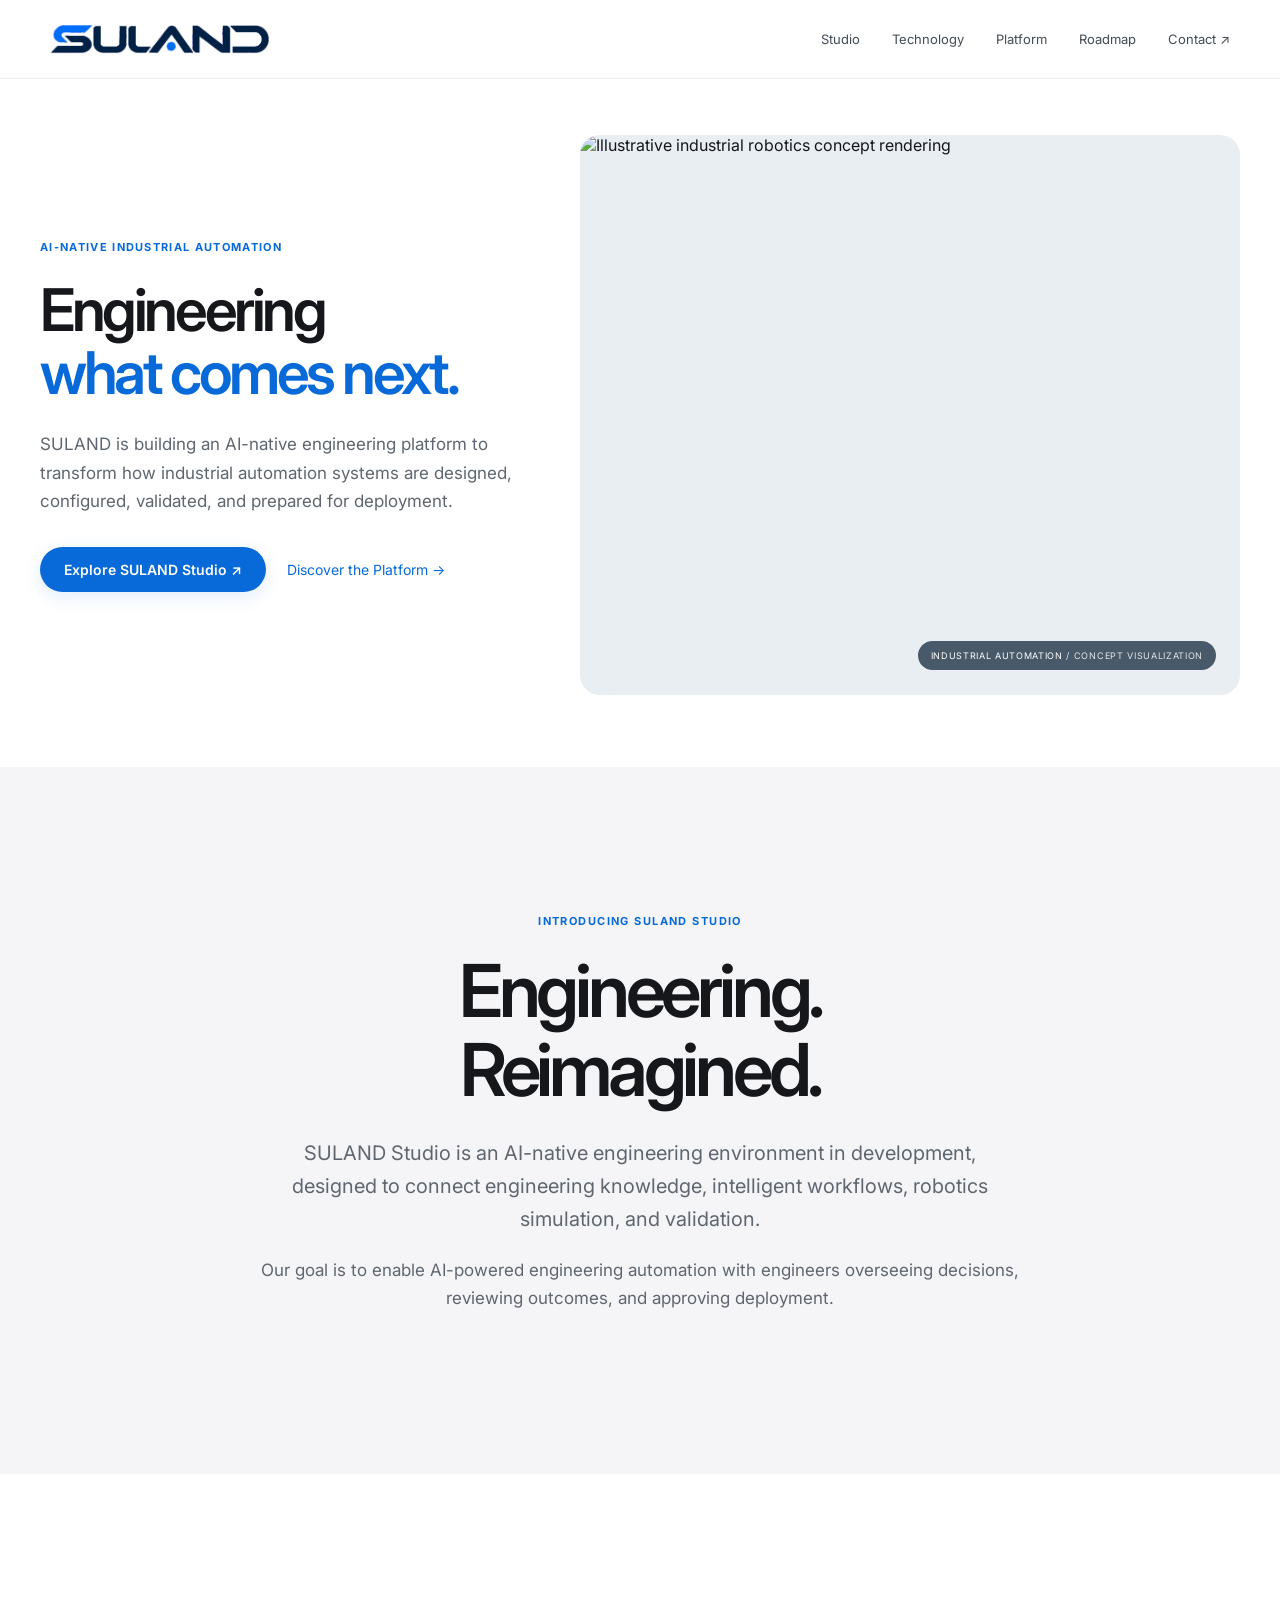
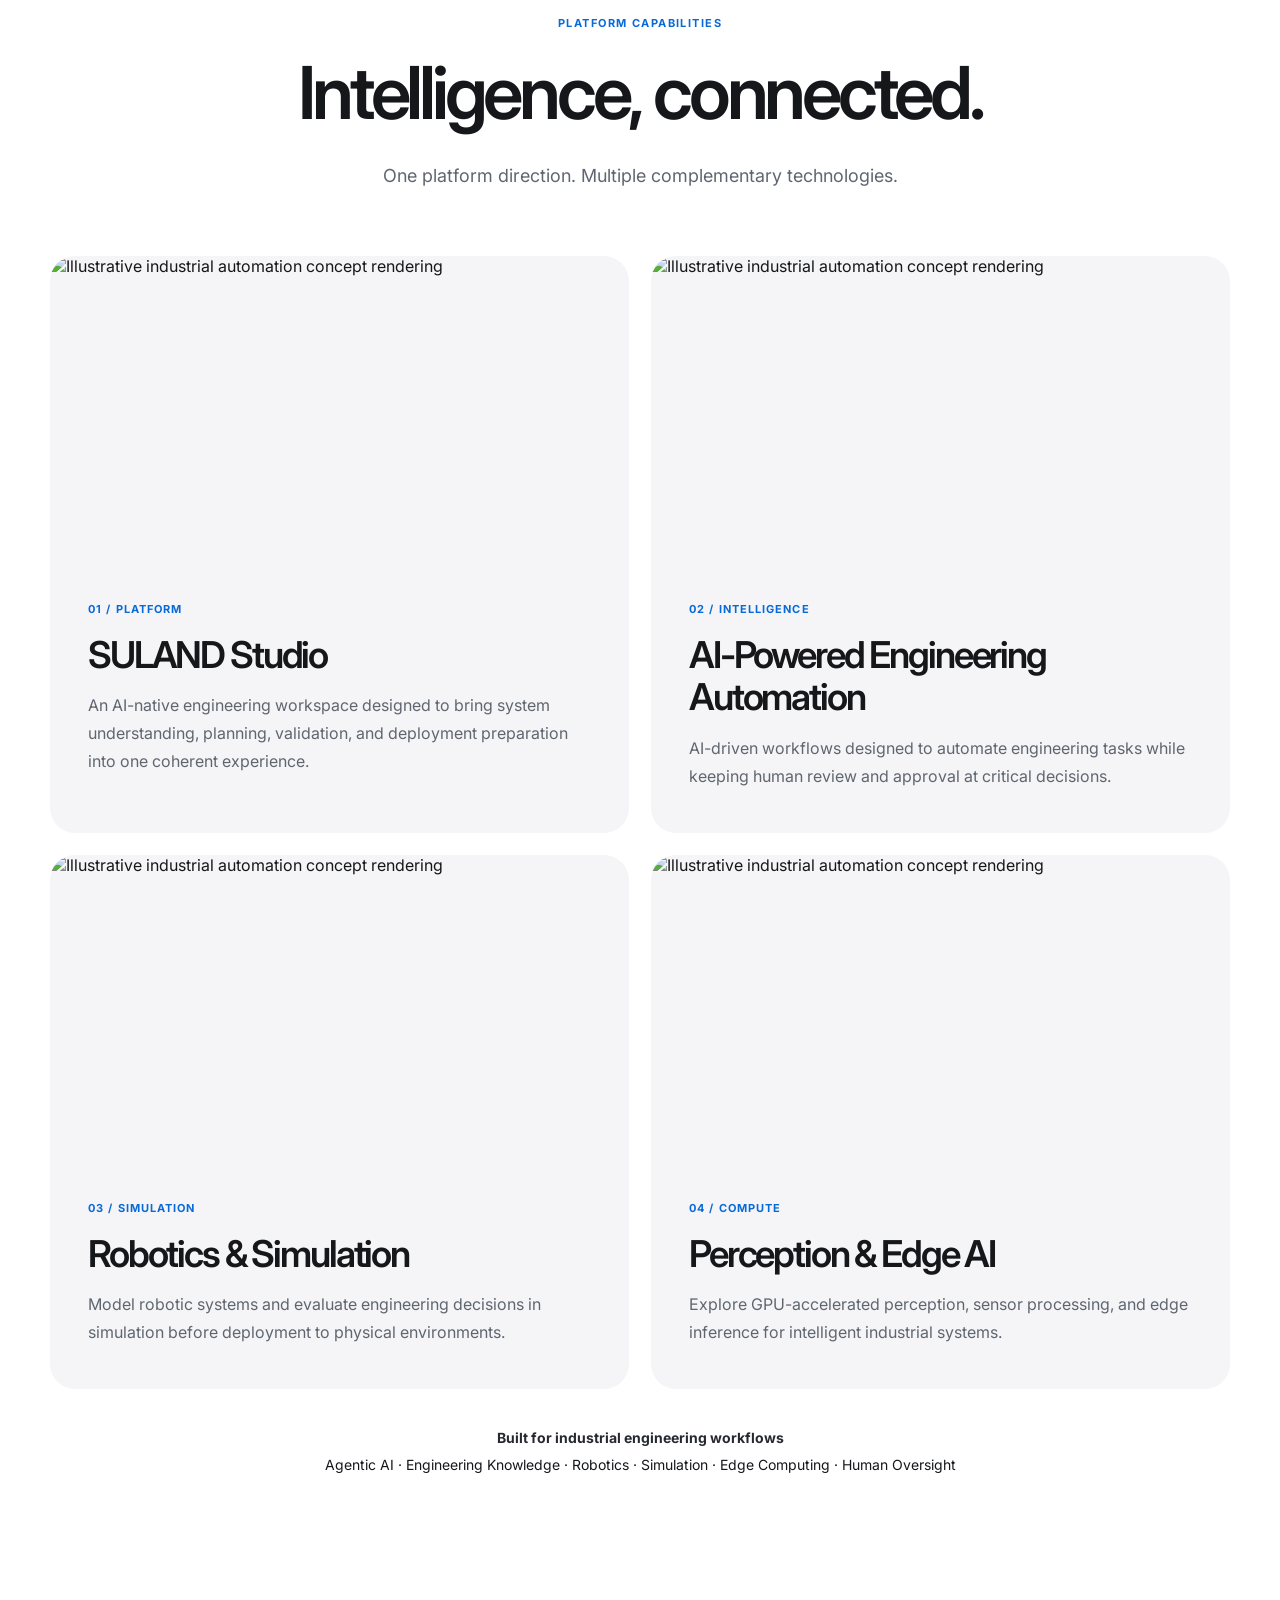
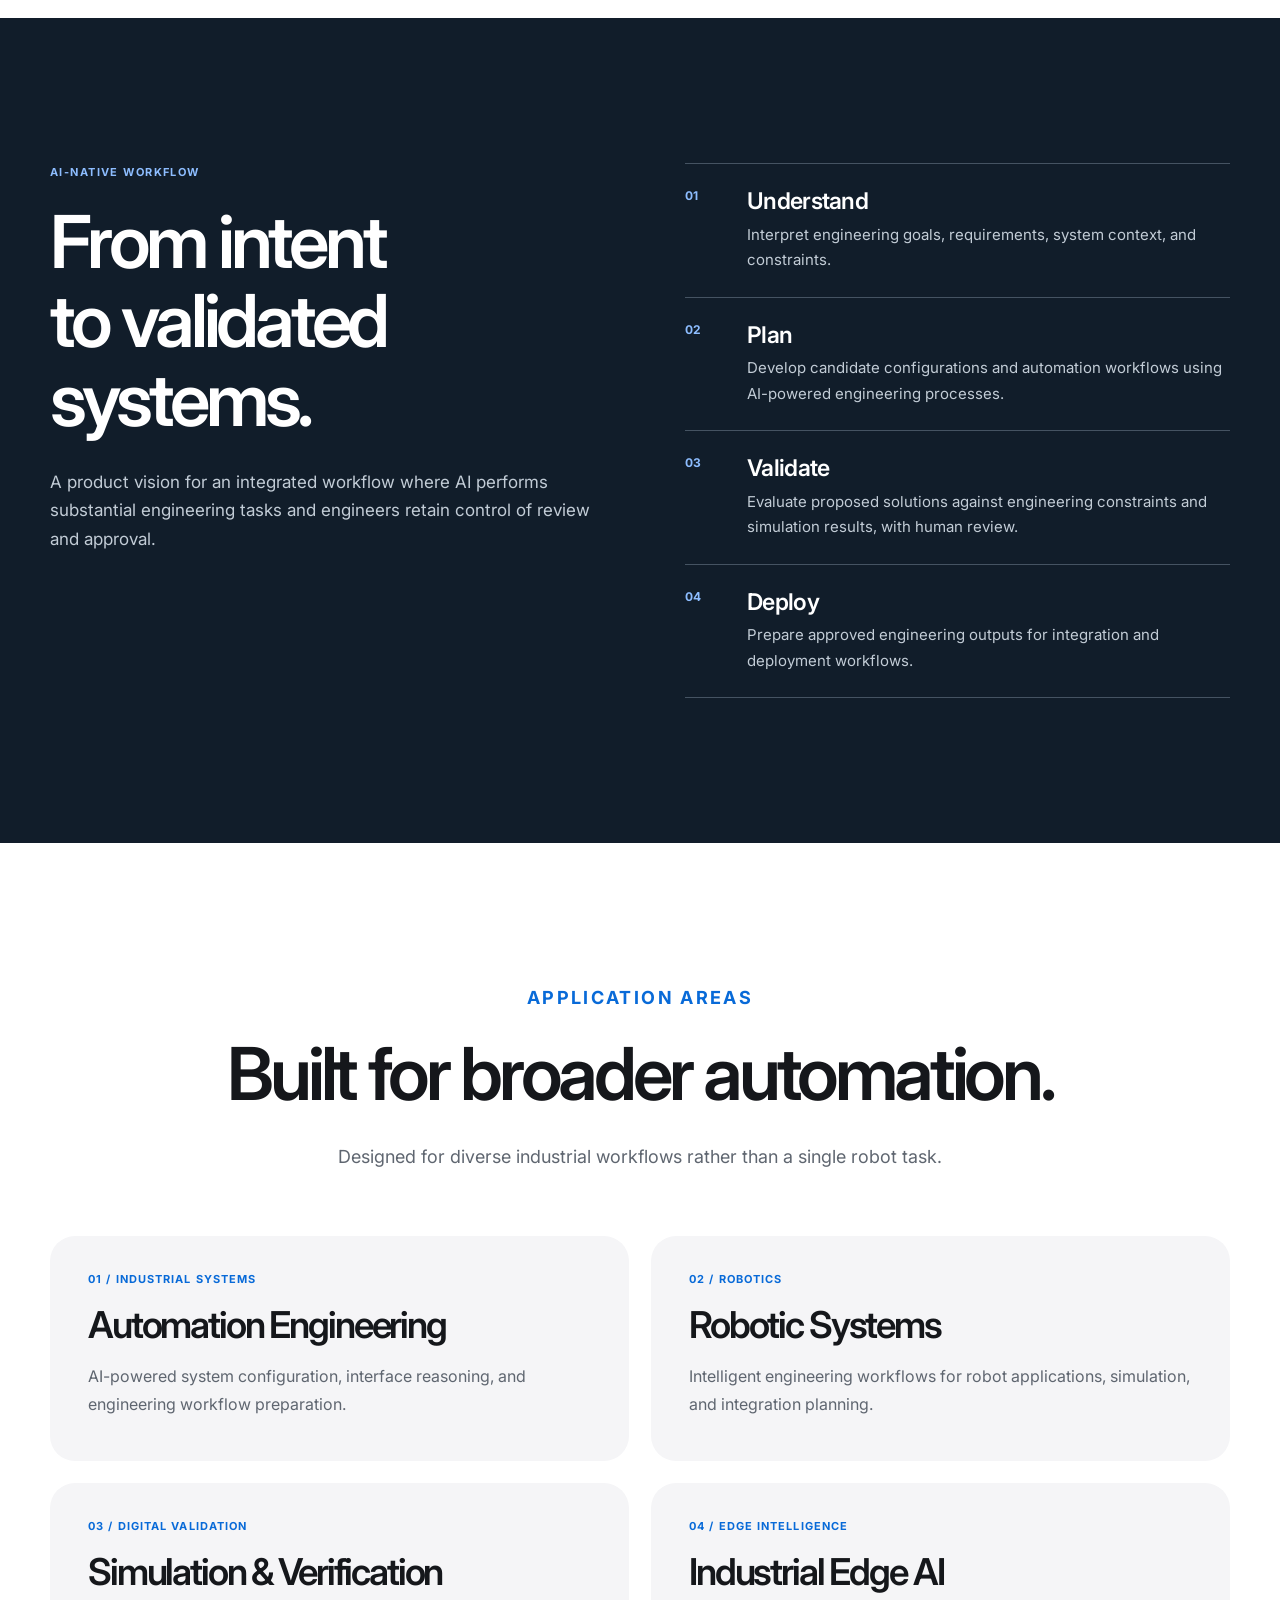
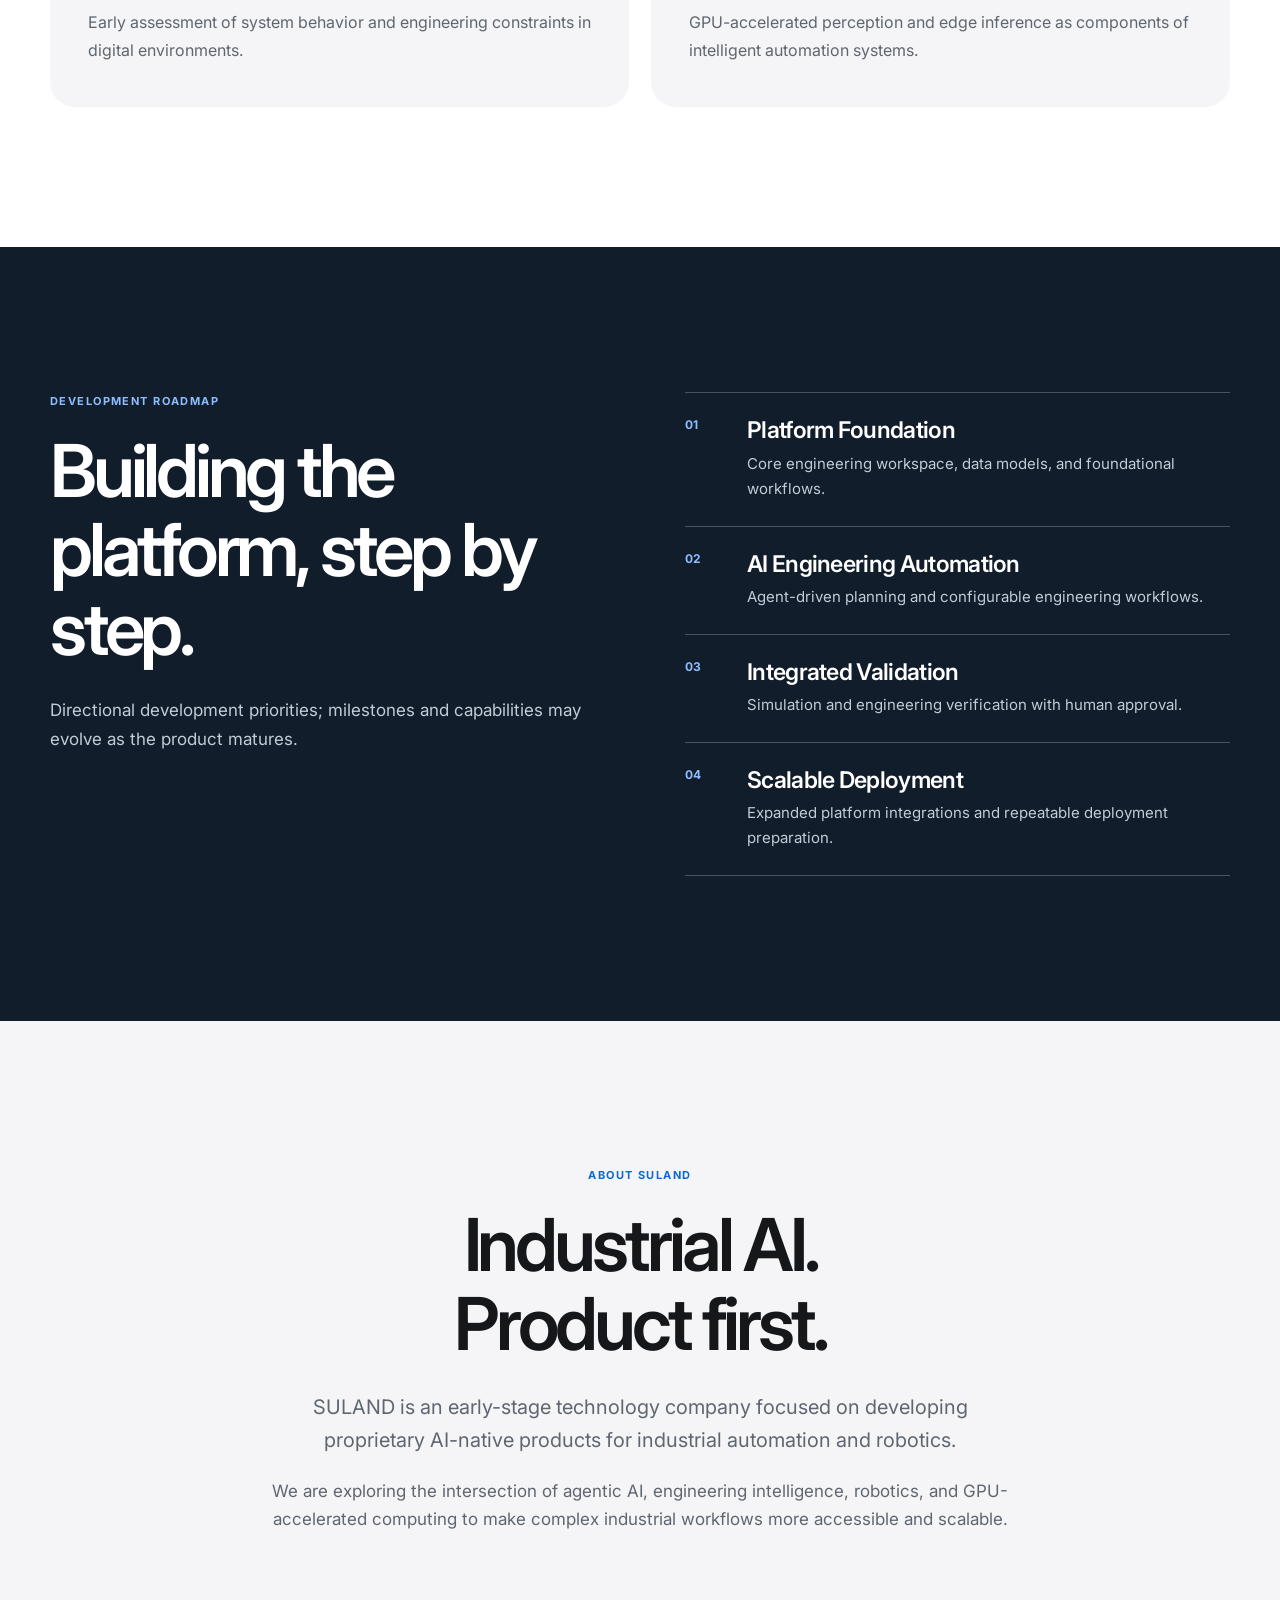
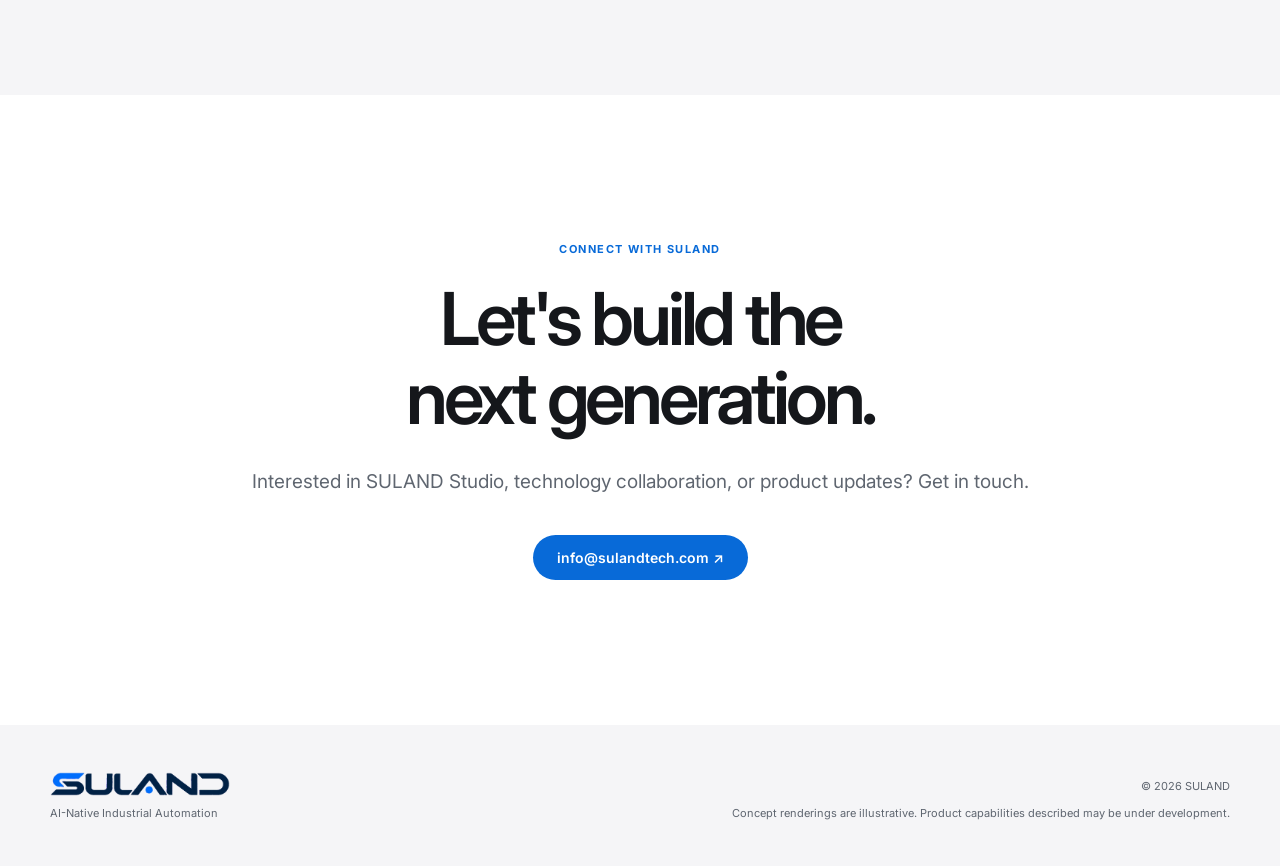
==== index.html @ ad1dd41a "Add files via upload" ====
<!doctype html><html lang="en"><head><meta charset="utf-8"><meta name="viewport" content="width=device-width,initial-scale=1"><meta name="description" content="SULAND is developing SULAND Studio, an AI-native platform for industrial automation engineering, robotics, simulation, and edge AI."><title>SULAND | AI-Native Industrial Automation</title><link rel="icon" href="assets/suland-logo.png"><link rel="stylesheet" href="style.css"></head><body><a class="skip" href="#main">Skip to content</a><header><div class="wrap nav"><a href="#top" class="logo" aria-label="SULAND home"><img src="assets/suland-logo.png" alt="SULAND"></a><button class="menu-toggle" type="button" aria-label="Open navigation menu" aria-controls="primary-nav" aria-expanded="false"><span></span><span></span><span></span></button><nav id="primary-nav" aria-label="Main navigation"><a href="#studio">Studio</a><a href="#technology">Technology</a><a href="#workflow">Platform</a><a href="#roadmap">Roadmap</a><a href="#contact">Contact ↗</a></nav></div></header><main id="main"><section class="hero" id="top"><div class="wrap hero-grid"><div class="hero-copy"><p class="eyebrow">AI-NATIVE INDUSTRIAL AUTOMATION</p><h1>Engineering<br><span>what comes next.</span></h1><p class="lead">SULAND is building an AI-native engineering platform to transform how industrial automation systems are designed, configured, validated, and prepared for deployment.</p><div class="actions"><a class="btn" href="#studio">Explore SULAND Studio ↗</a><a class="subtle-link" href="#workflow">Discover the Platform →</a></div></div><div class="hero-image"><img fetchpriority="high" src="https://raw.githubusercontent.com/SulandTech/Suland-website/main/assets/hero-robot.webp" alt="Illustrative industrial robotics concept rendering"><div class="image-note">INDUSTRIAL AUTOMATION <span> / CONCEPT VISUALIZATION</span></div></div></div></section><section class="about" id="studio"><div class="wrap about-grid"><div><p class="eyebrow">INTRODUCING SULAND STUDIO</p><h2>Engineering.<br>Reimagined.</h2></div><div><p>SULAND Studio is an AI-native engineering environment in development, designed to connect engineering knowledge, intelligent workflows, robotics simulation, and validation.</p><p>Our goal is to enable AI-powered engineering automation with engineers overseeing decisions, reviewing outcomes, and approving deployment.</p></div></div></section><section class="expertise" id="technology"><div class="wrap"><div class="section-head"><div><p class="eyebrow">PLATFORM CAPABILITIES</p><h2>Intelligence, connected.</h2></div><p>One platform direction. Multiple complementary technologies.</p></div><div class="cards"><article class="card"><img loading="lazy" src="https://raw.githubusercontent.com/SulandTech/Suland-website/main/assets/integration.webp" alt="Illustrative industrial automation concept rendering"><div class="card-body"><span class="number">01 / PLATFORM</span><h3>SULAND Studio</h3><p>An AI-native engineering workspace designed to bring system understanding, planning, validation, and deployment preparation into one coherent experience.</p></div></article><article class="card"><img loading="lazy" src="https://raw.githubusercontent.com/SulandTech/Suland-website/main/assets/controls.webp" alt="Illustrative industrial automation concept rendering"><div class="card-body"><span class="number">02 / INTELLIGENCE</span><h3>AI-Powered Engineering Automation</h3><p>AI-driven workflows designed to automate engineering tasks while keeping human review and approval at critical decisions.</p></div></article><article class="card"><img loading="lazy" src="https://raw.githubusercontent.com/SulandTech/Suland-website/main/assets/robotics.webp" alt="Illustrative industrial automation concept rendering"><div class="card-body"><span class="number">03 / SIMULATION</span><h3>Robotics & Simulation</h3><p>Model robotic systems and evaluate engineering decisions in simulation before deployment to physical environments.</p></div></article><article class="card"><img loading="lazy" src="https://raw.githubusercontent.com/SulandTech/Suland-website/main/assets/vision.webp" alt="Illustrative industrial automation concept rendering"><div class="card-body"><span class="number">04 / COMPUTE</span><h3>Perception & Edge AI</h3><p>Explore GPU-accelerated perception, sensor processing, and edge inference for intelligent industrial systems.</p></div></article></div><div class="support"><strong>Built for industrial engineering workflows</strong><span>Agentic AI · Engineering Knowledge · Robotics · Simulation · Edge Computing · Human Oversight</span></div></div></section><section class="approach" id="workflow"><div class="wrap approach-grid"><div><p class="eyebrow">AI-NATIVE WORKFLOW</p><h2>From intent<br>to validated systems.</h2><p>A product vision for an integrated workflow where AI performs substantial engineering tasks and engineers retain control of review and approval.</p></div><div class="steps"><div><b>01</b><section><h3>Understand</h3><p>Interpret engineering goals, requirements, system context, and constraints.</p></section></div><div><b>02</b><section><h3>Plan</h3><p>Develop candidate configurations and automation workflows using AI-powered engineering processes.</p></section></div><div><b>03</b><section><h3>Validate</h3><p>Evaluate proposed solutions against engineering constraints and simulation results, with human review.</p></section></div><div><b>04</b><section><h3>Deploy</h3><p>Prepare approved engineering outputs for integration and deployment workflows.</p></section></div></div></div></section><section class="expertise" id="applications"><div class="wrap"><div class="section-head"><p class="eyebrow">APPLICATION AREAS</p><h2>Built for broader automation.</h2><p>Designed for diverse industrial workflows rather than a single robot task.</p></div><div class="cards"><article class="card"><div class="card-body"><span class="number">01 / INDUSTRIAL SYSTEMS</span><h3>Automation Engineering</h3><p>AI-powered system configuration, interface reasoning, and engineering workflow preparation.</p></div></article><article class="card"><div class="card-body"><span class="number">02 / ROBOTICS</span><h3>Robotic Systems</h3><p>Intelligent engineering workflows for robot applications, simulation, and integration planning.</p></div></article><article class="card"><div class="card-body"><span class="number">03 / DIGITAL VALIDATION</span><h3>Simulation & Verification</h3><p>Early assessment of system behavior and engineering constraints in digital environments.</p></div></article><article class="card"><div class="card-body"><span class="number">04 / EDGE INTELLIGENCE</span><h3>Industrial Edge AI</h3><p>GPU-accelerated perception and edge inference as components of intelligent automation systems.</p></div></article></div></div></section><section class="approach" id="roadmap"><div class="wrap approach-grid"><div><p class="eyebrow">DEVELOPMENT ROADMAP</p><h2>Building the<br>platform, step by step.</h2><p>Directional development priorities; milestones and capabilities may evolve as the product matures.</p></div><div class="steps"><div><b>01</b><section><h3>Platform Foundation</h3><p>Core engineering workspace, data models, and foundational workflows.</p></section></div><div><b>02</b><section><h3>AI Engineering Automation</h3><p>Agent-driven planning and configurable engineering workflows.</p></section></div><div><b>03</b><section><h3>Integrated Validation</h3><p>Simulation and engineering verification with human approval.</p></section></div><div><b>04</b><section><h3>Scalable Deployment</h3><p>Expanded platform integrations and repeatable deployment preparation.</p></section></div></div></div></section><section class="about" id="about"><div class="wrap about-grid"><div><p class="eyebrow">ABOUT SULAND</p><h2>Industrial AI.<br>Product first.</h2></div><div><p>SULAND is an early-stage technology company focused on developing proprietary AI-native products for industrial automation and robotics.</p><p>We are exploring the intersection of agentic AI, engineering intelligence, robotics, and GPU-accelerated computing to make complex industrial workflows more accessible and scalable.</p></div></div></section><section class="contact" id="contact"><div class="wrap contact-grid"><div><p class="eyebrow">CONNECT WITH SULAND</p><h2>Let's build the<br>next generation.</h2><p>Interested in SULAND Studio, technology collaboration, or product updates? Get in touch.</p></div><a class="btn" href="mailto:info@sulandtech.com?subject=SULAND%20Studio%20Inquiry">info@sulandtech.com ↗</a></div></section></main><footer><div class="wrap footer-grid"><div><img src="assets/suland-logo.png" alt="SULAND"><p>AI-Native Industrial Automation</p></div><div><p>© <span id="year"></span> SULAND</p><p>Concept renderings are illustrative. Product capabilities described may be under development.</p></div></div></footer><script>document.getElementById('year').textContent=new Date().getFullYear();const b=document.querySelector('.menu-toggle'),n=document.querySelector('#primary-nav');b.addEventListener('click',()=>{const o=b.getAttribute('aria-expanded')==='true';b.setAttribute('aria-expanded',String(!o));b.setAttribute('aria-label',o?'Open navigation menu':'Close navigation menu');n.classList.toggle('is-open',!o)});n.querySelectorAll('a').forEach(a=>a.addEventListener('click',()=>{n.classList.remove('is-open');b.setAttribute('aria-expanded','false')}));document.addEventListener('keydown',e=>{if(e.key==='Escape'){n.classList.remove('is-open');b.setAttribute('aria-expanded','false')}});</script></body></html>
---- style.css ----
@import url('https://fonts.googleapis.com/css2?family=Inter:wght@400;500;600;700&display=swap');
:root{--ink:#15171b;--muted:#5f6670;--blue:#086ad8;--soft:#f5f5f7;--dark:#111d2a}
*{box-sizing:border-box}html{scroll-behavior:smooth;scroll-padding-top:80px}body{margin:0;background:white;color:var(--ink);font-family:Inter,-apple-system,BlinkMacSystemFont,"Segoe UI",sans-serif;-webkit-font-smoothing:antialiased}a{text-decoration:none;color:inherit}img{display:block;max-width:100%}.wrap{width:min(1180px,calc(100% - 52px));margin:auto}.skip{position:absolute;top:-100px;left:10px;background:white;padding:10px;z-index:99}.skip:focus{top:10px}header{position:sticky;top:0;background:#ffffffed;backdrop-filter:blur(18px);border-bottom:1px solid #eceef1;z-index:30}.nav{height:78px;display:flex;justify-content:space-between;align-items:center;gap:25px}.logo img{width:220px;max-height:54px;object-fit:contain}.nav nav{display:flex;gap:32px;font-size:13px;color:#444c56}.nav nav a:hover{color:var(--blue)}h1,h2,h3,p{margin-top:0}h1,h2,h3{letter-spacing:-.058em;font-weight:600}h1{font-size:clamp(60px,8.4vw,108px);line-height:1.01;margin:0 0 27px}h1 span{color:var(--blue)}h2{font-size:clamp(42px,6vw,73px);line-height:1.08;margin-bottom:28px}h3{font-size:clamp(26px,3vw,37px);line-height:1.15;margin-bottom:15px}p{color:var(--muted);line-height:1.7}.eyebrow{font-size:11px;letter-spacing:.13em;font-weight:700;color:var(--blue);margin-bottom:21px}
.hero{padding:105px 0 0;text-align:center}.hero-grid{display:flex;flex-direction:column;gap:58px}.hero-copy{max-width:950px;margin:auto}.lead{font-size:21px;line-height:1.6;max-width:780px;margin:0 auto 28px}.actions{display:flex;justify-content:center;align-items:center;gap:26px}.btn{background:var(--blue);color:white;border-radius:999px;padding:14px 24px;font-size:14px;font-weight:600;display:inline-block}.btn:hover{background:#0759b6}.subtle-link{font-size:14px;color:var(--blue)}.hero-meta{display:none}.hero-image{height:520px;position:relative;border-radius:24px 24px 0 0;overflow:hidden;background:#e9eef3}.hero-image img{width:100%;height:100%;object-fit:cover;object-position:center}.image-note{position:absolute;bottom:17px;right:18px;background:#11283bbd;color:white;padding:9px 13px;border-radius:20px;font-size:10px;letter-spacing:.05em}.image-note span{opacity:.85}
.about{background:var(--soft);padding:145px 0}.about-grid{text-align:center;max-width:860px;margin:auto}.about-grid>div:last-child{max-width:760px;margin:auto}.about-grid>div:last-child p{font-size:20px;line-height:1.65}.about-grid>div:last-child p+p{font-size:17px}
.expertise{padding:140px 0}.section-head{text-align:center;max-width:850px;margin:0 auto 64px}.section-head>p{font-size:18px}.cards{display:grid;grid-template-columns:repeat(2,minmax(0,1fr));gap:22px}.card{background:var(--soft);border-radius:25px;overflow:hidden;display:flex;flex-direction:column}.card>img{width:100%;height:310px;object-fit:cover}.card-body{padding:36px 38px 43px;flex:1}.number{display:block;font-size:11px;color:var(--blue);font-weight:700;letter-spacing:.1em;margin-bottom:18px}.card-body p{font-size:16px;line-height:1.75;margin-bottom:0}.support{text-align:center;font-size:14px;margin:36px auto 0;line-height:1.9}.support strong{display:block;color:#262a30}.support span{display:block}
.approach{background:var(--dark);color:white;padding:145px 0}.approach-grid{display:grid;grid-template-columns:1fr 1fr;gap:90px}.approach .eyebrow{color:#8dbdff}.approach-grid>div:first-child>p:last-child{font-size:17px;color:#c2ccd6}.steps{border-top:1px solid #455362}.steps>div{display:grid;grid-template-columns:46px 1fr;gap:16px;border-bottom:1px solid #455362;padding:24px 0}.steps b{color:#8dbdff;font-size:12px}.steps h3{font-size:23px;letter-spacing:-.03em;margin-bottom:7px}.steps p{font-size:15px;color:#c2ccd6;margin:0}
.contact{padding:145px 0;text-align:center}.contact-grid{max-width:800px;margin:auto}.contact-grid p:not(.eyebrow){font-size:19px}.contact-grid .btn{margin-top:18px}
footer{background:var(--soft);padding:44px 0}.footer-grid{display:flex;justify-content:space-between;align-items:end;gap:30px}.footer-grid img{width:180px}.footer-grid p{font-size:11px;margin:8px 0 0}.footer-grid>div:last-child{text-align:right}
@media(max-width:800px){.hero{padding-top:80px}.hero-image{height:410px}.card>img{height:255px}.card-body{padding:30px}.approach-grid{gap:40px}}
@media(max-width:600px){.wrap{width:calc(100% - 32px)}.nav{height:70px}.logo img{width:180px}.nav nav a:not(:last-child){display:none}.hero{padding-top:70px}.hero-grid{gap:44px}h1{font-size:clamp(48px,11vw,65px)}h2{font-size:clamp(39px,9.5vw,54px)}.lead{font-size:18px}.actions{gap:18px;flex-wrap:wrap}.hero-image{height:285px;border-radius:17px 17px 0 0}.about,.expertise,.approach,.contact{padding:90px 0}.about-grid>div:last-child p{font-size:18px}.cards,.approach-grid{grid-template-columns:1fr}.card{border-radius:20px}.card>img{height:255px}.card-body{padding:28px}.section-head{margin-bottom:38px}.footer-grid{display:block}.footer-grid>div:last-child{text-align:left;margin-top:20px}}
@media(prefers-reduced-motion:reduce){html{scroll-behavior:auto}}

@media(min-width:850px){.hero{padding:0;text-align:left;background:#edf3f9}.hero .wrap{width:100%;max-width:none}.hero-grid{display:grid;grid-template-columns:48% 52%;gap:0;align-items:stretch;min-height:600px}.hero-copy{max-width:650px;margin:0 0 0 auto;padding:95px 40px 70px max(30px,calc((100vw - 1180px)/2));align-self:center}.hero h1{font-size:clamp(52px,5.1vw,82px)}.hero .lead{font-size:18px;margin:0 0 30px;max-width:600px}.hero .actions{justify-content:flex-start}.hero-image{height:auto;min-height:600px;border-radius:0}.hero-image img{object-position:55% center}.hero .image-note{bottom:25px;right:24px}}
@media(max-width:849px){.hero-image img{object-position:center}}
.logo img,.footer-grid img{image-rendering:auto}

.menu-toggle{display:none}
.hero{background:#edf3f9}
.hero h1{letter-spacing:-.058em;text-wrap:balance}
.hero .eyebrow{letter-spacing:.12em}
.hero-image{isolation:isolate}
.hero-image img{display:block;width:100%;height:100%;object-fit:cover}
.hero .image-note{font-size:9px;letter-spacing:.075em}
.hero .btn{box-shadow:0 5px 18px rgba(8,106,216,.12)}
@media(min-width:850px){
 .hero{padding:0;text-align:left}
 .hero-grid{grid-template-columns:minmax(0,45%) minmax(0,55%);min-height:650px}
 .hero-copy{box-sizing:border-box;width:100%;max-width:none;padding:70px 35px 75px max(28px,calc((100vw - 1180px)/2));margin:0;align-self:center}
 .hero h1{font-size:clamp(48px,4.65vw,70px);line-height:1.055;margin-bottom:26px}
 .hero .lead{font-size:17px;line-height:1.68;max-width:490px;margin:0 0 31px}
 .hero .actions{gap:21px;justify-content:flex-start;flex-wrap:wrap}
 .hero-image{min-height:650px;height:auto;border-radius:0}
 .hero-image img{object-position:52% center}
}
@media(min-width:850px) and (max-width:1100px){
 .hero-grid{grid-template-columns:48% 52%;min-height:610px}
 .hero-copy{padding-left:32px;padding-right:20px}
 .hero h1{font-size:clamp(44px,4.5vw,57px)}
 .hero .lead{font-size:16px}
 .hero-image{min-height:610px}
}
@media(max-width:849px){
 .hero{padding:75px 0 0;text-align:left}
 .hero-grid{gap:42px}
 .hero-copy{margin:0;max-width:680px}
 .hero h1{font-size:clamp(48px,8.5vw,76px)}
 .hero .lead{font-size:18px;max-width:620px;margin:0 0 28px}
 .hero .actions{justify-content:flex-start}
 .hero-image{height:390px}
 .hero-image img{object-position:center}
}
@media(max-width:600px){
 .nav{position:relative}
 .logo img{width:170px}
 .menu-toggle{display:flex;flex-direction:column;justify-content:center;align-items:center;gap:5px;width:44px;height:44px;border:1px solid #e1e5ea;border-radius:12px;background:white;cursor:pointer}
 .menu-toggle span{width:20px;height:2px;background:#15253c;border-radius:2px}
 .nav nav{display:none;position:absolute;top:calc(100% - 2px);left:-16px;right:-16px;background:white;box-shadow:0 18px 24px rgba(10,28,50,.12);padding:16px 25px 24px;flex-direction:column;gap:0;border-bottom:1px solid #e1e5ea}
 .nav nav.is-open{display:flex}
 .nav nav a,.nav nav a:not(:last-child){display:block;padding:13px 0;font-size:16px;border-bottom:1px solid #eef0f3}
 .hero{padding-top:56px}
 .hero-grid{gap:34px}
 .hero h1{font-size:clamp(43px,10.3vw,61px);line-height:1.07}
 .hero .lead{font-size:16px;line-height:1.7}
 .hero .eyebrow{font-size:10px;line-height:1.6}
 .hero .actions{align-items:flex-start;gap:18px}
 .hero-image{height:280px;border-radius:0}
 .hero .image-note{right:10px;bottom:10px;font-size:8px}
}
@media(max-width:380px){.hero h1{font-size:41px}.hero .actions{flex-direction:column;align-items:flex-start}.hero-image{height:235px}}

.hero{background:#fff}
.hero .wrap{width:min(1280px,calc(100% - 80px));max-width:1280px;margin-inline:auto}
@media(min-width:850px){
  .hero{padding:56px 0 72px;text-align:left}
  .hero .wrap{width:min(1280px,calc(100% - 80px));max-width:1280px}
  .hero-grid{display:grid;grid-template-columns:minmax(0,45%) minmax(0,55%);gap:0;align-items:center;min-height:0}
  .hero-copy{padding:40px 40px 40px 0;max-width:none;width:auto;margin:0}
  .hero h1{font-size:clamp(46px,4.6vw,70px);line-height:1.075}
  .hero .lead{max-width:500px}
  .hero-image{height:560px;min-height:0;border-radius:20px;overflow:hidden}
  .hero-image img{object-position:center center}
}
@media(min-width:850px) and (max-width:1100px){
  .hero .wrap{width:calc(100% - 64px)}
  .hero-grid{grid-template-columns:minmax(0,46%) minmax(0,54%);gap:0;min-height:0}
  .hero-copy{padding:28px 28px 28px 0}
  .hero-image{height:480px;min-height:0;border-radius:20px}
}
@media(max-width:849px){
  .hero{padding:56px 0 64px;background:#fff}
  .hero .wrap{width:calc(100% - 48px)}
  .hero-grid{gap:32px}
  .hero-image{height:390px;min-height:0;border-radius:20px}
}
@media(max-width:600px){
  .hero{padding:48px 0 60px}
  .hero .wrap{width:calc(100% - 32px)}
  .hero-grid{gap:30px}
  .hero-image{height:280px;border-radius:16px}
}
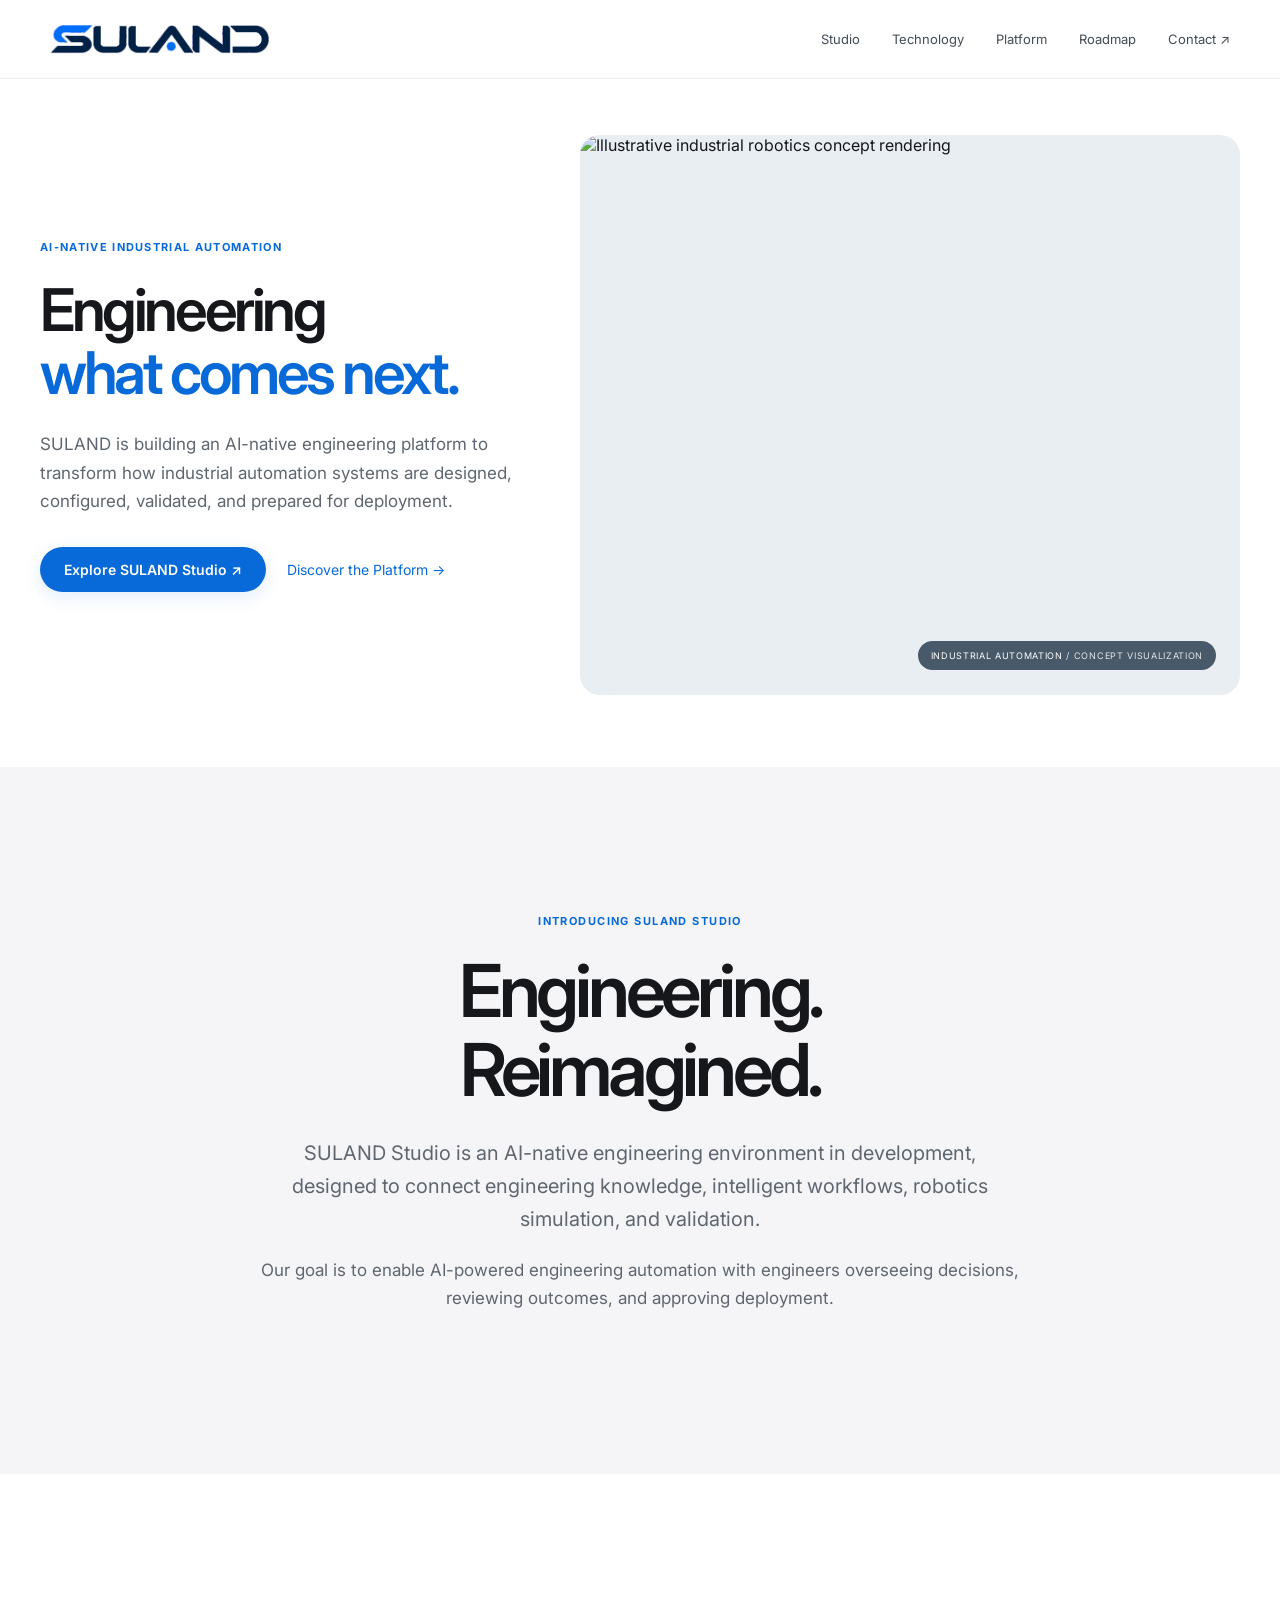
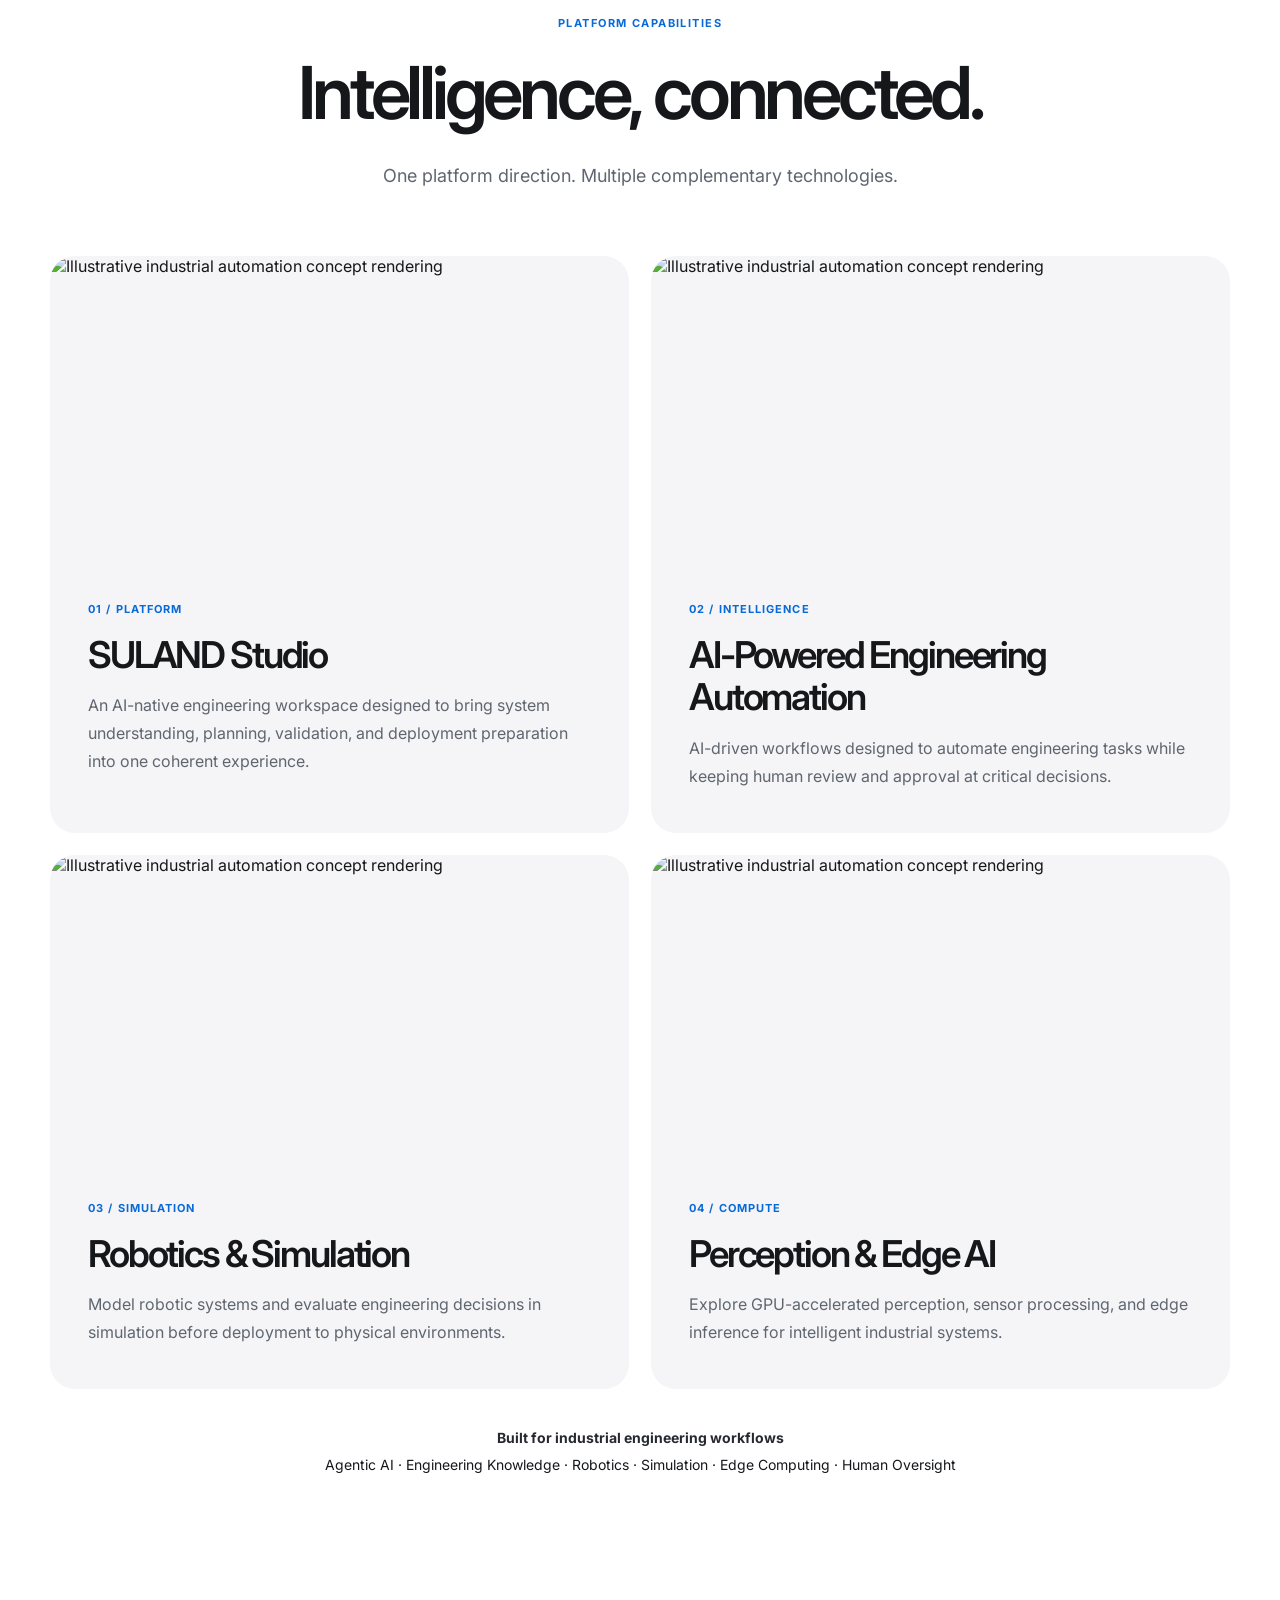
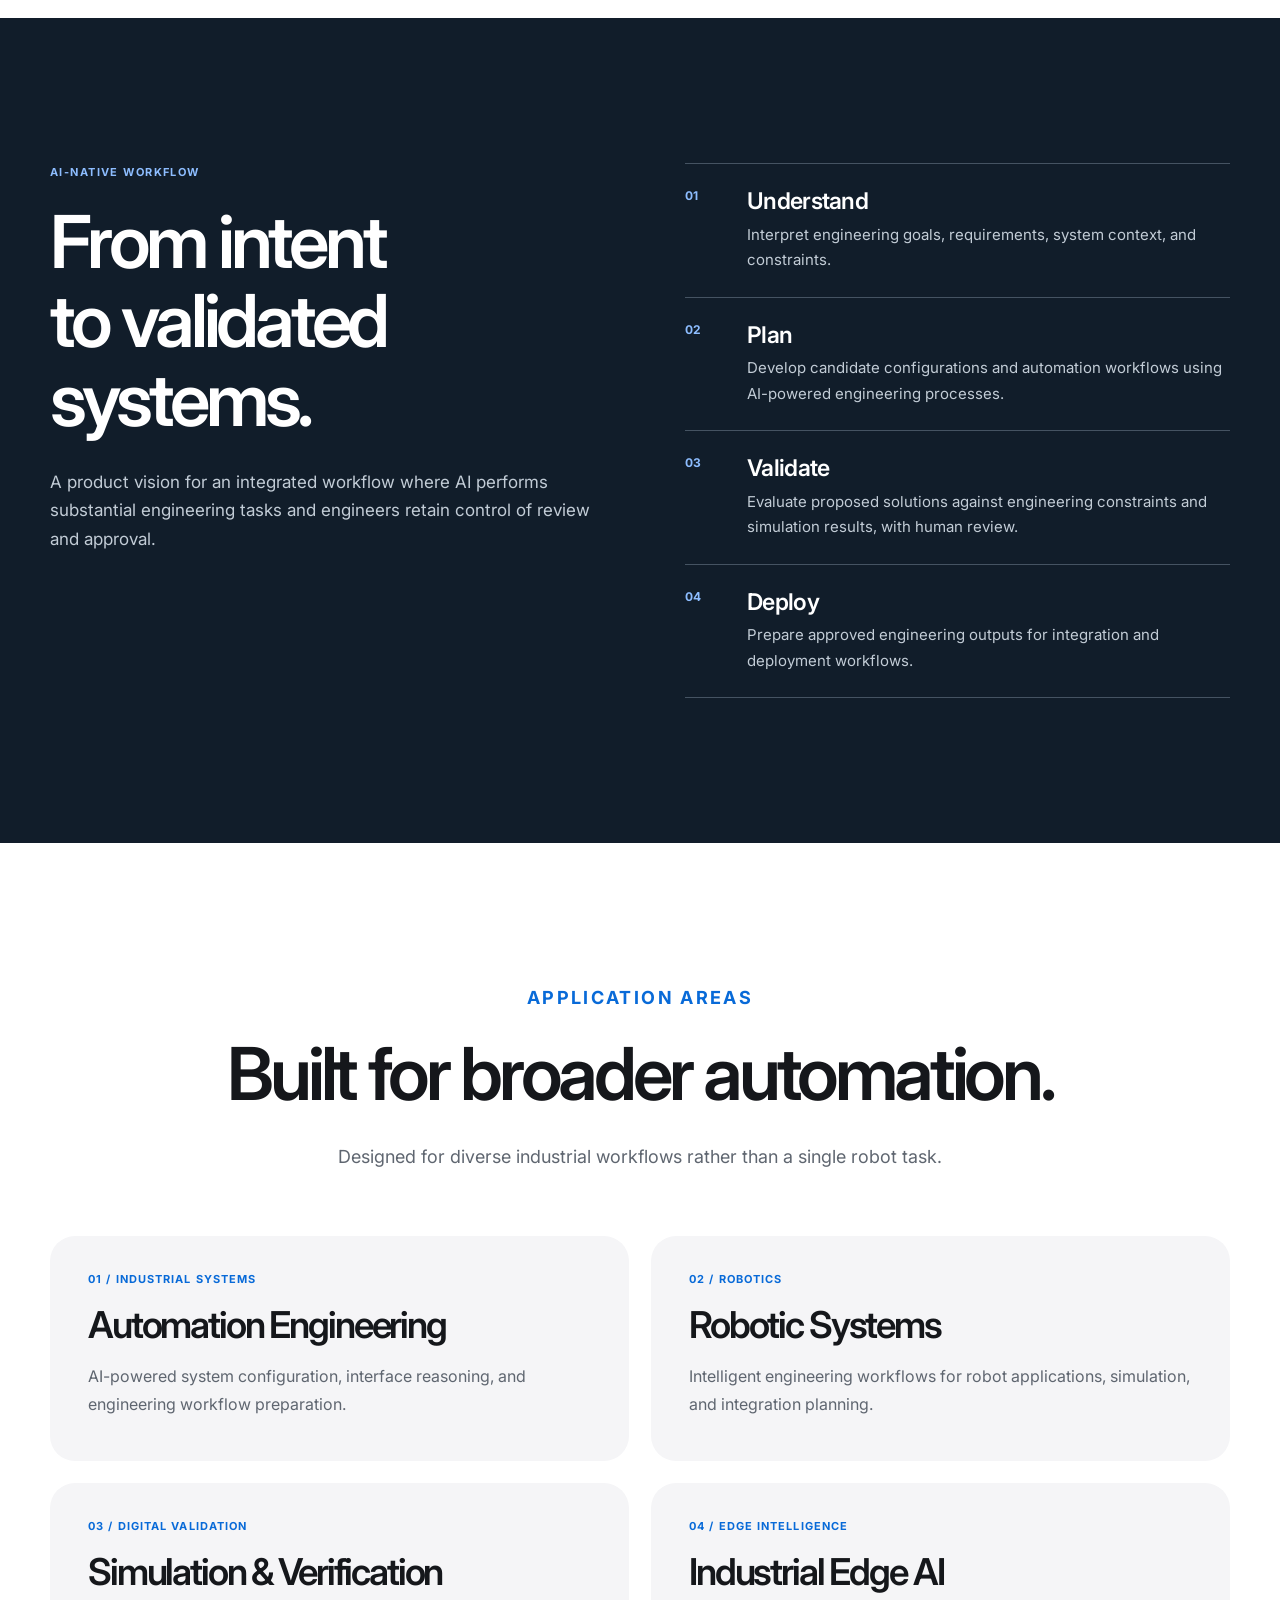
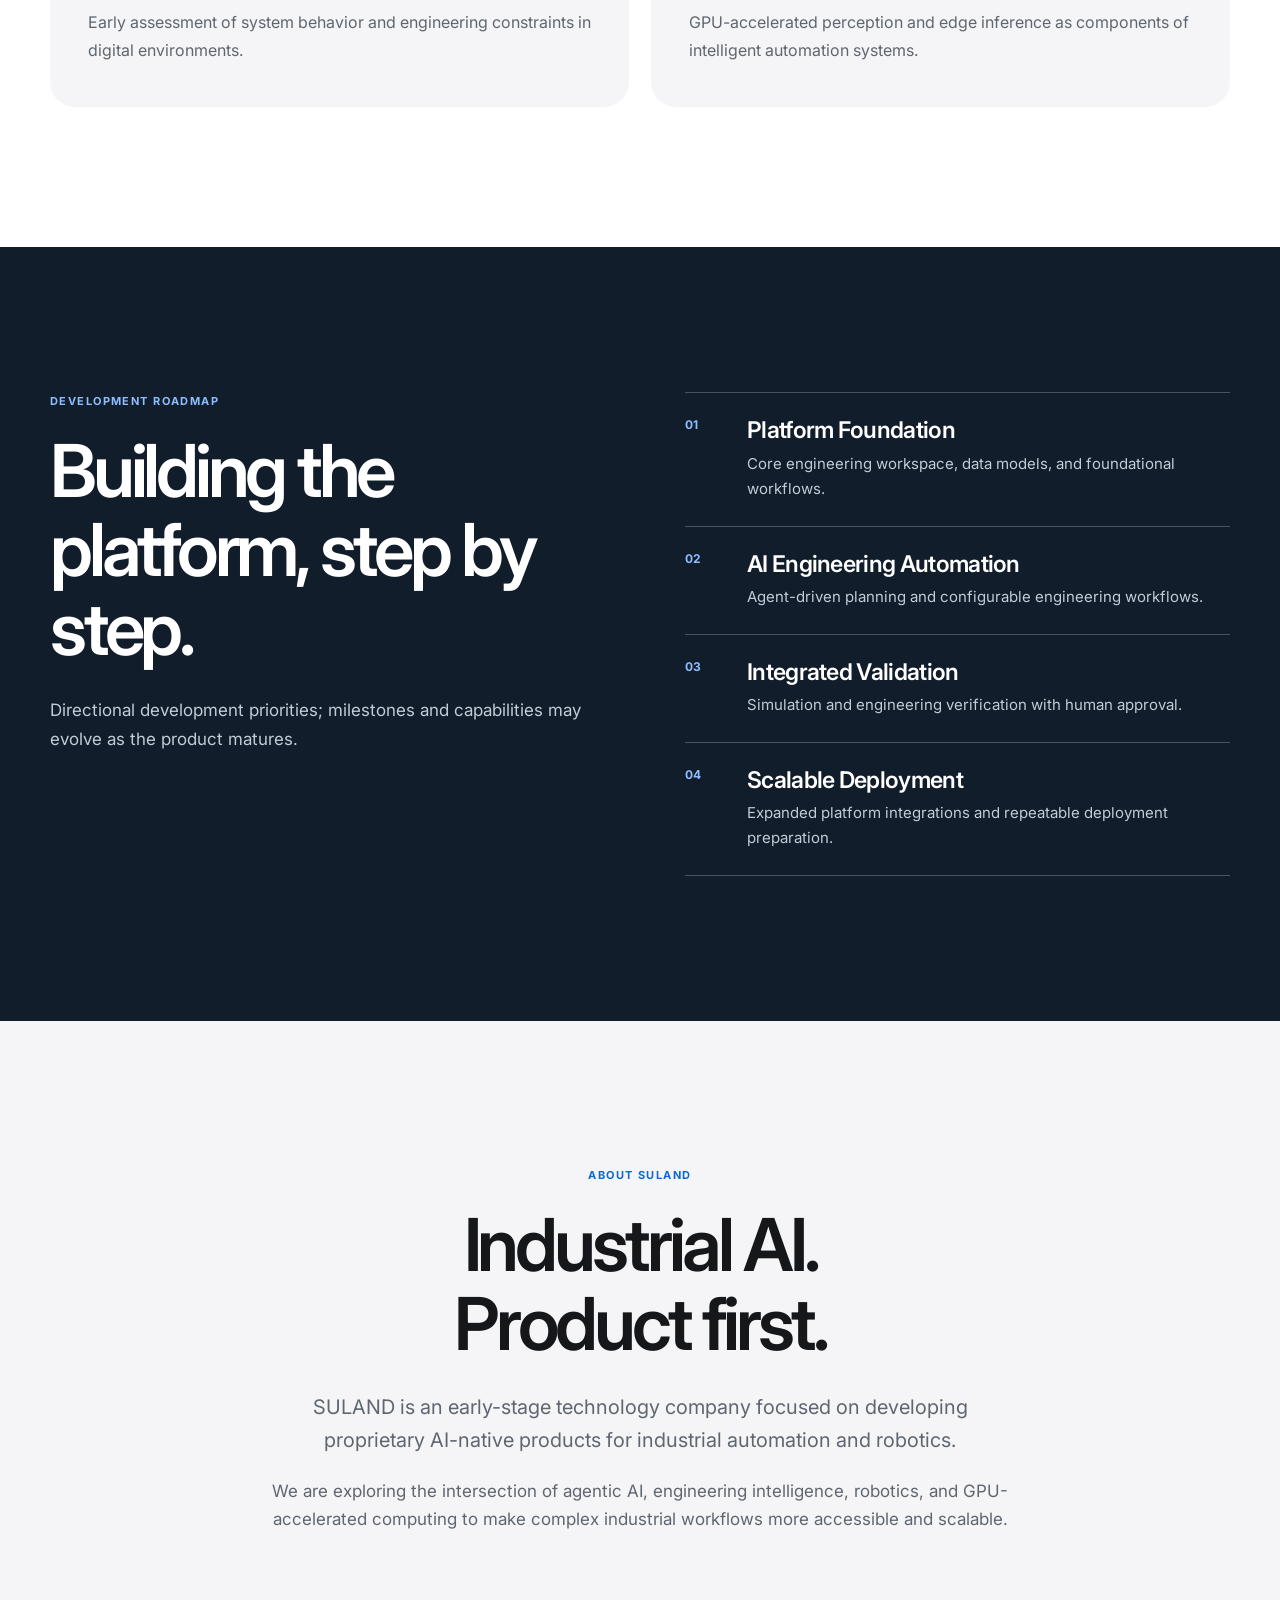
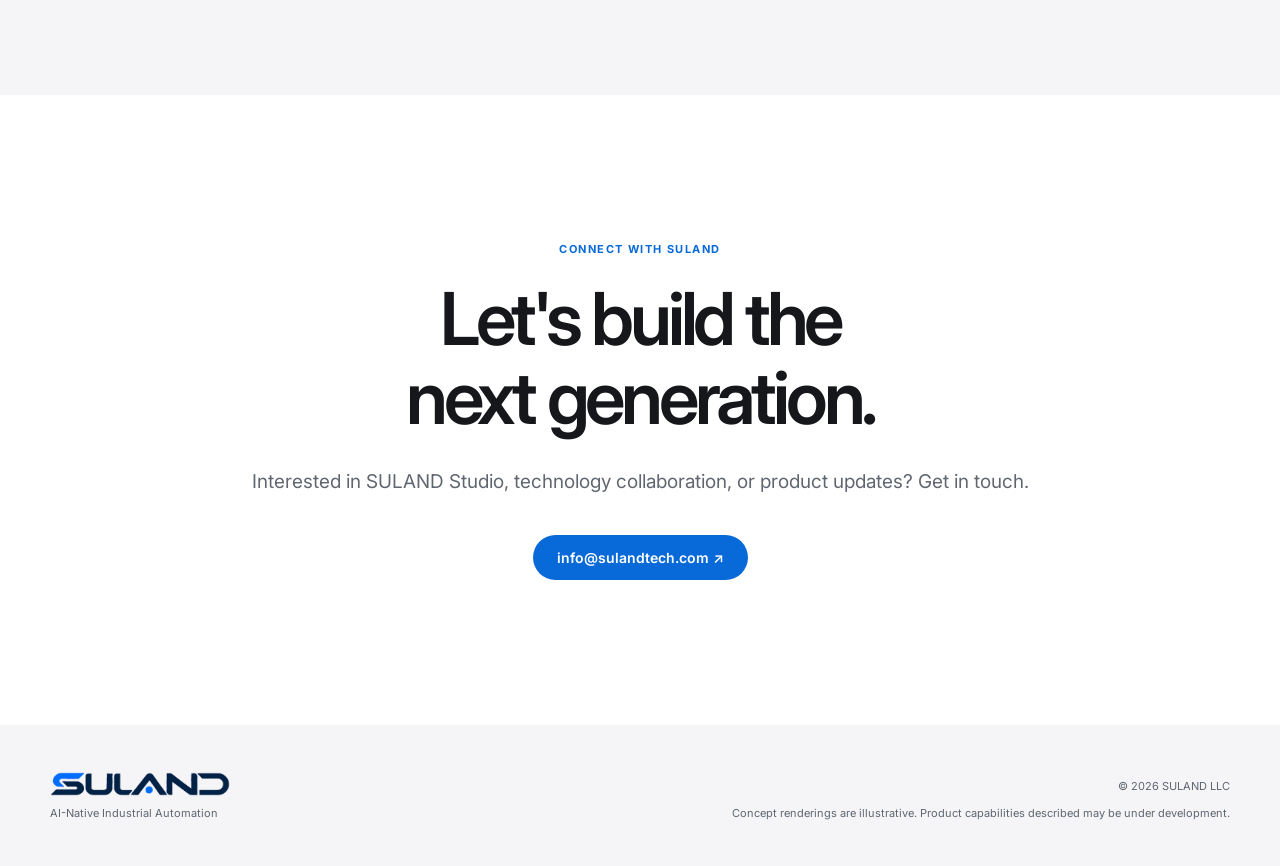
==== commit ae14db9b: "Add files via upload" ====
--- a/index.html
+++ b/index.html
@@ -1 +1 @@
-<!doctype html><html lang="en"><head><meta charset="utf-8"><meta name="viewport" content="width=device-width,initial-scale=1"><meta name="description" content="SULAND is developing SULAND Studio, an AI-native platform for industrial automation engineering, robotics, simulation, and edge AI."><title>SULAND | AI-Native Industrial Automation</title><link rel="icon" href="assets/suland-logo.png"><link rel="stylesheet" href="style.css"></head><body><a class="skip" href="#main">Skip to content</a><header><div class="wrap nav"><a href="#top" class="logo" aria-label="SULAND home"><img src="assets/suland-logo.png" alt="SULAND"></a><button class="menu-toggle" type="button" aria-label="Open navigation menu" aria-controls="primary-nav" aria-expanded="false"><span></span><span></span><span></span></button><nav id="primary-nav" aria-label="Main navigation"><a href="#studio">Studio</a><a href="#technology">Technology</a><a href="#workflow">Platform</a><a href="#roadmap">Roadmap</a><a href="#contact">Contact ↗</a></nav></div></header><main id="main"><section class="hero" id="top"><div class="wrap hero-grid"><div class="hero-copy"><p class="eyebrow">AI-NATIVE INDUSTRIAL AUTOMATION</p><h1>Engineering<br><span>what comes next.</span></h1><p class="lead">SULAND is building an AI-native engineering platform to transform how industrial automation systems are designed, configured, validated, and prepared for deployment.</p><div class="actions"><a class="btn" href="#studio">Explore SULAND Studio ↗</a><a class="subtle-link" href="#workflow">Discover the Platform →</a></div></div><div class="hero-image"><img fetchpriority="high" src="https://raw.githubusercontent.com/SulandTech/Suland-website/main/assets/hero-robot.webp" alt="Illustrative industrial robotics concept rendering"><div class="image-note">INDUSTRIAL AUTOMATION <span> / CONCEPT VISUALIZATION</span></div></div></div></section><section class="about" id="studio"><div class="wrap about-grid"><div><p class="eyebrow">INTRODUCING SULAND STUDIO</p><h2>Engineering.<br>Reimagined.</h2></div><div><p>SULAND Studio is an AI-native engineering environment in development, designed to connect engineering knowledge, intelligent workflows, robotics simulation, and validation.</p><p>Our goal is to enable AI-powered engineering automation with engineers overseeing decisions, reviewing outcomes, and approving deployment.</p></div></div></section><section class="expertise" id="technology"><div class="wrap"><div class="section-head"><div><p class="eyebrow">PLATFORM CAPABILITIES</p><h2>Intelligence, connected.</h2></div><p>One platform direction. Multiple complementary technologies.</p></div><div class="cards"><article class="card"><img loading="lazy" src="https://raw.githubusercontent.com/SulandTech/Suland-website/main/assets/integration.webp" alt="Illustrative industrial automation concept rendering"><div class="card-body"><span class="number">01 / PLATFORM</span><h3>SULAND Studio</h3><p>An AI-native engineering workspace designed to bring system understanding, planning, validation, and deployment preparation into one coherent experience.</p></div></article><article class="card"><img loading="lazy" src="https://raw.githubusercontent.com/SulandTech/Suland-website/main/assets/controls.webp" alt="Illustrative industrial automation concept rendering"><div class="card-body"><span class="number">02 / INTELLIGENCE</span><h3>AI-Powered Engineering Automation</h3><p>AI-driven workflows designed to automate engineering tasks while keeping human review and approval at critical decisions.</p></div></article><article class="card"><img loading="lazy" src="https://raw.githubusercontent.com/SulandTech/Suland-website/main/assets/robotics.webp" alt="Illustrative industrial automation concept rendering"><div class="card-body"><span class="number">03 / SIMULATION</span><h3>Robotics & Simulation</h3><p>Model robotic systems and evaluate engineering decisions in simulation before deployment to physical environments.</p></div></article><article class="card"><img loading="lazy" src="https://raw.githubusercontent.com/SulandTech/Suland-website/main/assets/vision.webp" alt="Illustrative industrial automation concept rendering"><div class="card-body"><span class="number">04 / COMPUTE</span><h3>Perception & Edge AI</h3><p>Explore GPU-accelerated perception, sensor processing, and edge inference for intelligent industrial systems.</p></div></article></div><div class="support"><strong>Built for industrial engineering workflows</strong><span>Agentic AI · Engineering Knowledge · Robotics · Simulation · Edge Computing · Human Oversight</span></div></div></section><section class="approach" id="workflow"><div class="wrap approach-grid"><div><p class="eyebrow">AI-NATIVE WORKFLOW</p><h2>From intent<br>to validated systems.</h2><p>A product vision for an integrated workflow where AI performs substantial engineering tasks and engineers retain control of review and approval.</p></div><div class="steps"><div><b>01</b><section><h3>Understand</h3><p>Interpret engineering goals, requirements, system context, and constraints.</p></section></div><div><b>02</b><section><h3>Plan</h3><p>Develop candidate configurations and automation workflows using AI-powered engineering processes.</p></section></div><div><b>03</b><section><h3>Validate</h3><p>Evaluate proposed solutions against engineering constraints and simulation results, with human review.</p></section></div><div><b>04</b><section><h3>Deploy</h3><p>Prepare approved engineering outputs for integration and deployment workflows.</p></section></div></div></div></section><section class="expertise" id="applications"><div class="wrap"><div class="section-head"><p class="eyebrow">APPLICATION AREAS</p><h2>Built for broader automation.</h2><p>Designed for diverse industrial workflows rather than a single robot task.</p></div><div class="cards"><article class="card"><div class="card-body"><span class="number">01 / INDUSTRIAL SYSTEMS</span><h3>Automation Engineering</h3><p>AI-powered system configuration, interface reasoning, and engineering workflow preparation.</p></div></article><article class="card"><div class="card-body"><span class="number">02 / ROBOTICS</span><h3>Robotic Systems</h3><p>Intelligent engineering workflows for robot applications, simulation, and integration planning.</p></div></article><article class="card"><div class="card-body"><span class="number">03 / DIGITAL VALIDATION</span><h3>Simulation & Verification</h3><p>Early assessment of system behavior and engineering constraints in digital environments.</p></div></article><article class="card"><div class="card-body"><span class="number">04 / EDGE INTELLIGENCE</span><h3>Industrial Edge AI</h3><p>GPU-accelerated perception and edge inference as components of intelligent automation systems.</p></div></article></div></div></section><section class="approach" id="roadmap"><div class="wrap approach-grid"><div><p class="eyebrow">DEVELOPMENT ROADMAP</p><h2>Building the<br>platform, step by step.</h2><p>Directional development priorities; milestones and capabilities may evolve as the product matures.</p></div><div class="steps"><div><b>01</b><section><h3>Platform Foundation</h3><p>Core engineering workspace, data models, and foundational workflows.</p></section></div><div><b>02</b><section><h3>AI Engineering Automation</h3><p>Agent-driven planning and configurable engineering workflows.</p></section></div><div><b>03</b><section><h3>Integrated Validation</h3><p>Simulation and engineering verification with human approval.</p></section></div><div><b>04</b><section><h3>Scalable Deployment</h3><p>Expanded platform integrations and repeatable deployment preparation.</p></section></div></div></div></section><section class="about" id="about"><div class="wrap about-grid"><div><p class="eyebrow">ABOUT SULAND</p><h2>Industrial AI.<br>Product first.</h2></div><div><p>SULAND is an early-stage technology company focused on developing proprietary AI-native products for industrial automation and robotics.</p><p>We are exploring the intersection of agentic AI, engineering intelligence, robotics, and GPU-accelerated computing to make complex industrial workflows more accessible and scalable.</p></div></div></section><section class="contact" id="contact"><div class="wrap contact-grid"><div><p class="eyebrow">CONNECT WITH SULAND</p><h2>Let's build the<br>next generation.</h2><p>Interested in SULAND Studio, technology collaboration, or product updates? Get in touch.</p></div><a class="btn" href="mailto:info@sulandtech.com?subject=SULAND%20Studio%20Inquiry">info@sulandtech.com ↗</a></div></section></main><footer><div class="wrap footer-grid"><div><img src="assets/suland-logo.png" alt="SULAND"><p>AI-Native Industrial Automation</p></div><div><p>© <span id="year"></span> SULAND</p><p>Concept renderings are illustrative. Product capabilities described may be under development.</p></div></div></footer><script>document.getElementById('year').textContent=new Date().getFullYear();const b=document.querySelector('.menu-toggle'),n=document.querySelector('#primary-nav');b.addEventListener('click',()=>{const o=b.getAttribute('aria-expanded')==='true';b.setAttribute('aria-expanded',String(!o));b.setAttribute('aria-label',o?'Open navigation menu':'Close navigation menu');n.classList.toggle('is-open',!o)});n.querySelectorAll('a').forEach(a=>a.addEventListener('click',()=>{n.classList.remove('is-open');b.setAttribute('aria-expanded','false')}));document.addEventListener('keydown',e=>{if(e.key==='Escape'){n.classList.remove('is-open');b.setAttribute('aria-expanded','false')}});</script></body></html>+<!doctype html><html lang="en"><head><meta charset="utf-8"><meta name="viewport" content="width=device-width,initial-scale=1"><meta name="description" content="SULAND is developing SULAND Studio, an AI-native platform for industrial automation engineering, robotics, simulation, and edge AI."><title>SULAND | AI-Native Industrial Automation</title><link rel="icon" href="assets/suland-logo.png"><link rel="stylesheet" href="style.css"></head><body><a class="skip" href="#main">Skip to content</a><header><div class="wrap nav"><a href="#top" class="logo" aria-label="SULAND home"><img src="assets/suland-logo.png" alt="SULAND"></a><button class="menu-toggle" type="button" aria-label="Open navigation menu" aria-controls="primary-nav" aria-expanded="false"><span></span><span></span><span></span></button><nav id="primary-nav" aria-label="Main navigation"><a href="#studio">Studio</a><a href="#technology">Technology</a><a href="#workflow">Platform</a><a href="#roadmap">Roadmap</a><a href="#contact">Contact ↗</a></nav></div></header><main id="main"><section class="hero" id="top"><div class="wrap hero-grid"><div class="hero-copy"><p class="eyebrow">AI-NATIVE INDUSTRIAL AUTOMATION</p><h1>Engineering<br><span>what comes next.</span></h1><p class="lead">SULAND is building an AI-native engineering platform to transform how industrial automation systems are designed, configured, validated, and prepared for deployment.</p><div class="actions"><a class="btn" href="#studio">Explore SULAND Studio ↗</a><a class="subtle-link" href="#workflow">Discover the Platform →</a></div></div><div class="hero-image"><img fetchpriority="high" src="https://raw.githubusercontent.com/SulandTech/Suland-website/main/assets/hero-robot.webp" alt="Illustrative industrial robotics concept rendering"><div class="image-note">INDUSTRIAL AUTOMATION <span> / CONCEPT VISUALIZATION</span></div></div></div></section><section class="about" id="studio"><div class="wrap about-grid"><div><p class="eyebrow">INTRODUCING SULAND STUDIO</p><h2>Engineering.<br>Reimagined.</h2></div><div><p>SULAND Studio is an AI-native engineering environment in development, designed to connect engineering knowledge, intelligent workflows, robotics simulation, and validation.</p><p>Our goal is to enable AI-powered engineering automation with engineers overseeing decisions, reviewing outcomes, and approving deployment.</p></div></div></section><section class="expertise" id="technology"><div class="wrap"><div class="section-head"><div><p class="eyebrow">PLATFORM CAPABILITIES</p><h2>Intelligence, connected.</h2></div><p>One platform direction. Multiple complementary technologies.</p></div><div class="cards"><article class="card"><img loading="lazy" src="https://raw.githubusercontent.com/SulandTech/Suland-website/main/assets/integration.webp" alt="Illustrative industrial automation concept rendering"><div class="card-body"><span class="number">01 / PLATFORM</span><h3>SULAND Studio</h3><p>An AI-native engineering workspace designed to bring system understanding, planning, validation, and deployment preparation into one coherent experience.</p></div></article><article class="card"><img loading="lazy" src="https://raw.githubusercontent.com/SulandTech/Suland-website/main/assets/controls.webp" alt="Illustrative industrial automation concept rendering"><div class="card-body"><span class="number">02 / INTELLIGENCE</span><h3>AI-Powered Engineering Automation</h3><p>AI-driven workflows designed to automate engineering tasks while keeping human review and approval at critical decisions.</p></div></article><article class="card"><img loading="lazy" src="https://raw.githubusercontent.com/SulandTech/Suland-website/main/assets/robotics.webp" alt="Illustrative industrial automation concept rendering"><div class="card-body"><span class="number">03 / SIMULATION</span><h3>Robotics & Simulation</h3><p>Model robotic systems and evaluate engineering decisions in simulation before deployment to physical environments.</p></div></article><article class="card"><img loading="lazy" src="https://raw.githubusercontent.com/SulandTech/Suland-website/main/assets/vision.webp" alt="Illustrative industrial automation concept rendering"><div class="card-body"><span class="number">04 / COMPUTE</span><h3>Perception & Edge AI</h3><p>Explore GPU-accelerated perception, sensor processing, and edge inference for intelligent industrial systems.</p></div></article></div><div class="support"><strong>Built for industrial engineering workflows</strong><span>Agentic AI · Engineering Knowledge · Robotics · Simulation · Edge Computing · Human Oversight</span></div></div></section><section class="approach" id="workflow"><div class="wrap approach-grid"><div><p class="eyebrow">AI-NATIVE WORKFLOW</p><h2>From intent<br>to validated systems.</h2><p>A product vision for an integrated workflow where AI performs substantial engineering tasks and engineers retain control of review and approval.</p></div><div class="steps"><div><b>01</b><section><h3>Understand</h3><p>Interpret engineering goals, requirements, system context, and constraints.</p></section></div><div><b>02</b><section><h3>Plan</h3><p>Develop candidate configurations and automation workflows using AI-powered engineering processes.</p></section></div><div><b>03</b><section><h3>Validate</h3><p>Evaluate proposed solutions against engineering constraints and simulation results, with human review.</p></section></div><div><b>04</b><section><h3>Deploy</h3><p>Prepare approved engineering outputs for integration and deployment workflows.</p></section></div></div></div></section><section class="expertise" id="applications"><div class="wrap"><div class="section-head"><p class="eyebrow">APPLICATION AREAS</p><h2>Built for broader automation.</h2><p>Designed for diverse industrial workflows rather than a single robot task.</p></div><div class="cards"><article class="card"><div class="card-body"><span class="number">01 / INDUSTRIAL SYSTEMS</span><h3>Automation Engineering</h3><p>AI-powered system configuration, interface reasoning, and engineering workflow preparation.</p></div></article><article class="card"><div class="card-body"><span class="number">02 / ROBOTICS</span><h3>Robotic Systems</h3><p>Intelligent engineering workflows for robot applications, simulation, and integration planning.</p></div></article><article class="card"><div class="card-body"><span class="number">03 / DIGITAL VALIDATION</span><h3>Simulation & Verification</h3><p>Early assessment of system behavior and engineering constraints in digital environments.</p></div></article><article class="card"><div class="card-body"><span class="number">04 / EDGE INTELLIGENCE</span><h3>Industrial Edge AI</h3><p>GPU-accelerated perception and edge inference as components of intelligent automation systems.</p></div></article></div></div></section><section class="approach" id="roadmap"><div class="wrap approach-grid"><div><p class="eyebrow">DEVELOPMENT ROADMAP</p><h2>Building the<br>platform, step by step.</h2><p>Directional development priorities; milestones and capabilities may evolve as the product matures.</p></div><div class="steps"><div><b>01</b><section><h3>Platform Foundation</h3><p>Core engineering workspace, data models, and foundational workflows.</p></section></div><div><b>02</b><section><h3>AI Engineering Automation</h3><p>Agent-driven planning and configurable engineering workflows.</p></section></div><div><b>03</b><section><h3>Integrated Validation</h3><p>Simulation and engineering verification with human approval.</p></section></div><div><b>04</b><section><h3>Scalable Deployment</h3><p>Expanded platform integrations and repeatable deployment preparation.</p></section></div></div></div></section><section class="about" id="about"><div class="wrap about-grid"><div><p class="eyebrow">ABOUT SULAND</p><h2>Industrial AI.<br>Product first.</h2></div><div><p>SULAND is an early-stage technology company focused on developing proprietary AI-native products for industrial automation and robotics.</p><p>We are exploring the intersection of agentic AI, engineering intelligence, robotics, and GPU-accelerated computing to make complex industrial workflows more accessible and scalable.</p></div></div></section><section class="contact" id="contact"><div class="wrap contact-grid"><div><p class="eyebrow">CONNECT WITH SULAND</p><h2>Let's build the<br>next generation.</h2><p>Interested in SULAND Studio, technology collaboration, or product updates? Get in touch.</p></div><a class="btn" href="mailto:info@sulandtech.com?subject=SULAND%20Studio%20Inquiry">info@sulandtech.com ↗</a></div></section></main><footer><div class="wrap footer-grid"><div><img src="assets/suland-logo.png" alt="SULAND"><p>AI-Native Industrial Automation</p></div><div><p>© <span id="copyright-year">2026</span> SULAND LLC</p><p>Concept renderings are illustrative. Product capabilities described may be under development.</p></div></div></footer><script>document.getElementById('copyright-year').textContent = new Date().getFullYear();const b=document.querySelector('.menu-toggle'),n=document.querySelector('#primary-nav');b.addEventListener('click',()=>{const o=b.getAttribute('aria-expanded')==='true';b.setAttribute('aria-expanded',String(!o));b.setAttribute('aria-label',o?'Open navigation menu':'Close navigation menu');n.classList.toggle('is-open',!o)});n.querySelectorAll('a').forEach(a=>a.addEventListener('click',()=>{n.classList.remove('is-open');b.setAttribute('aria-expanded','false')}));document.addEventListener('keydown',e=>{if(e.key==='Escape'){n.classList.remove('is-open');b.setAttribute('aria-expanded','false')}});</script></body></html>
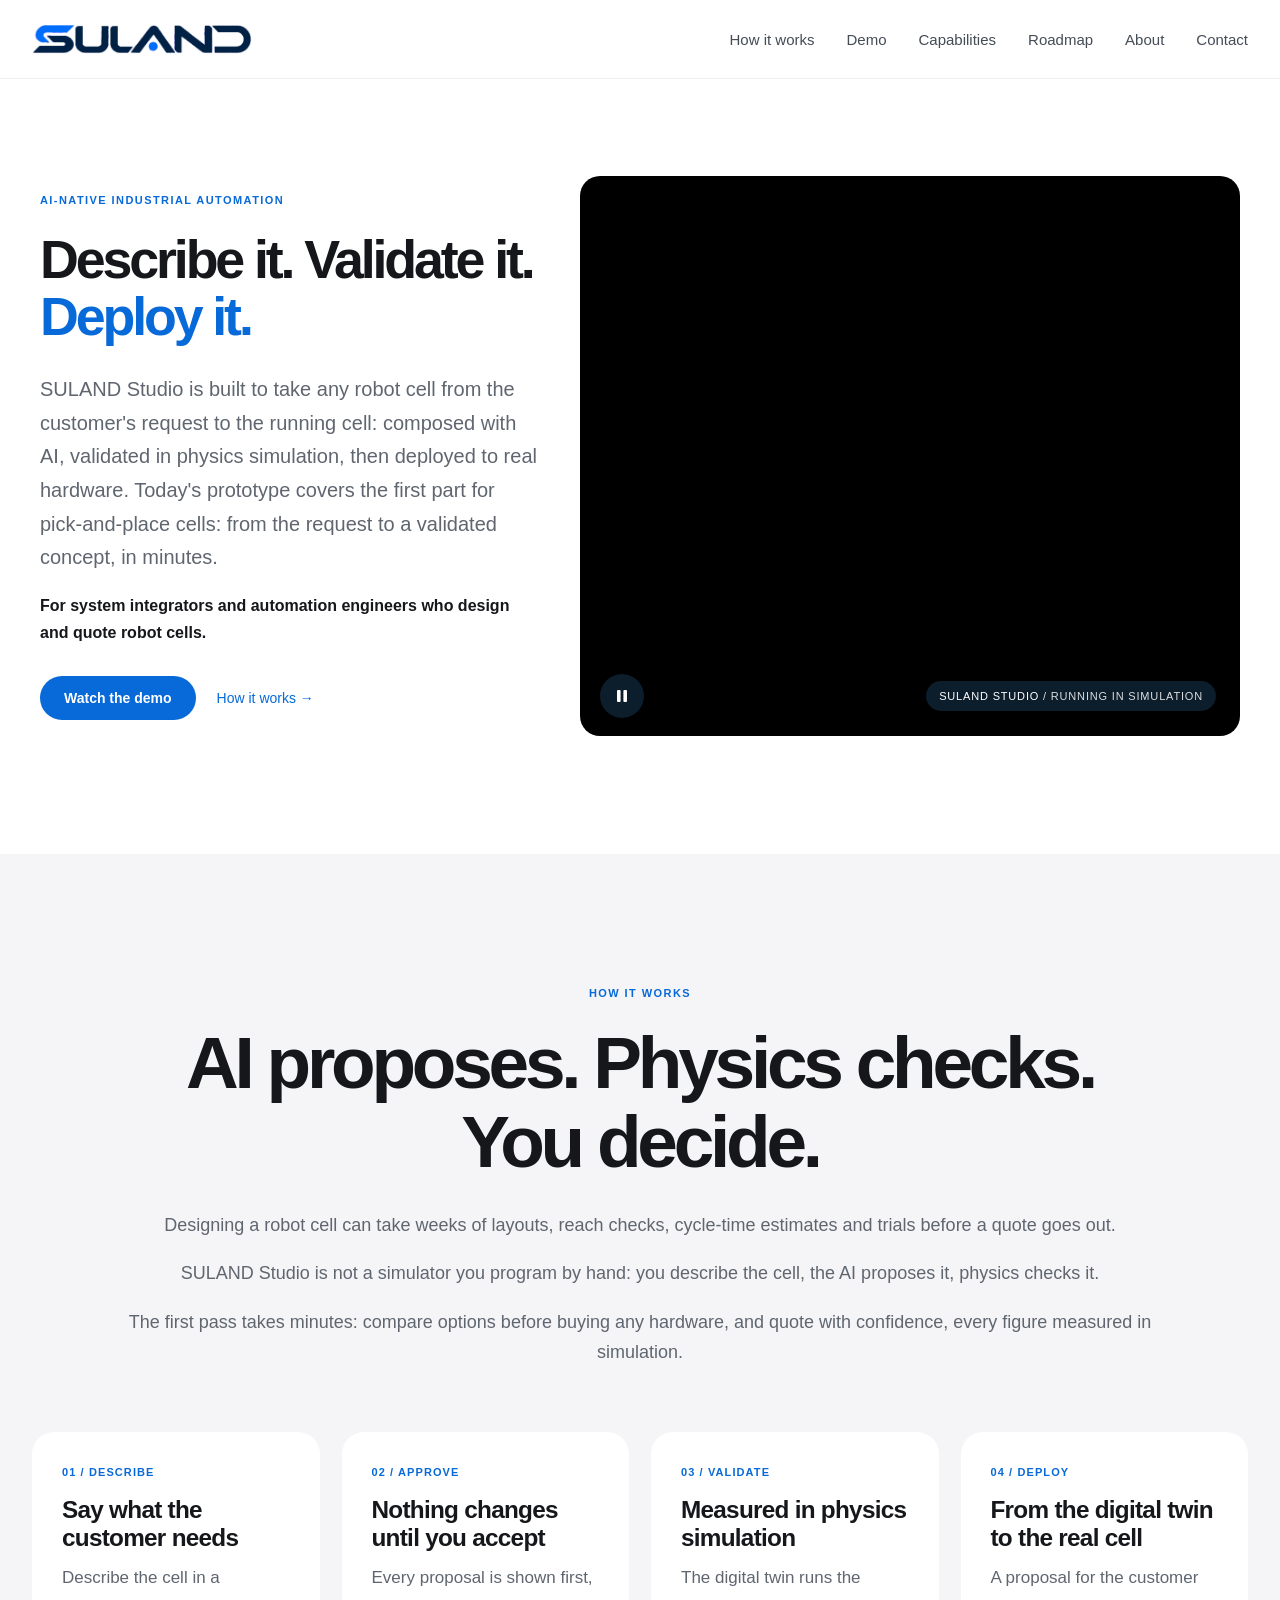
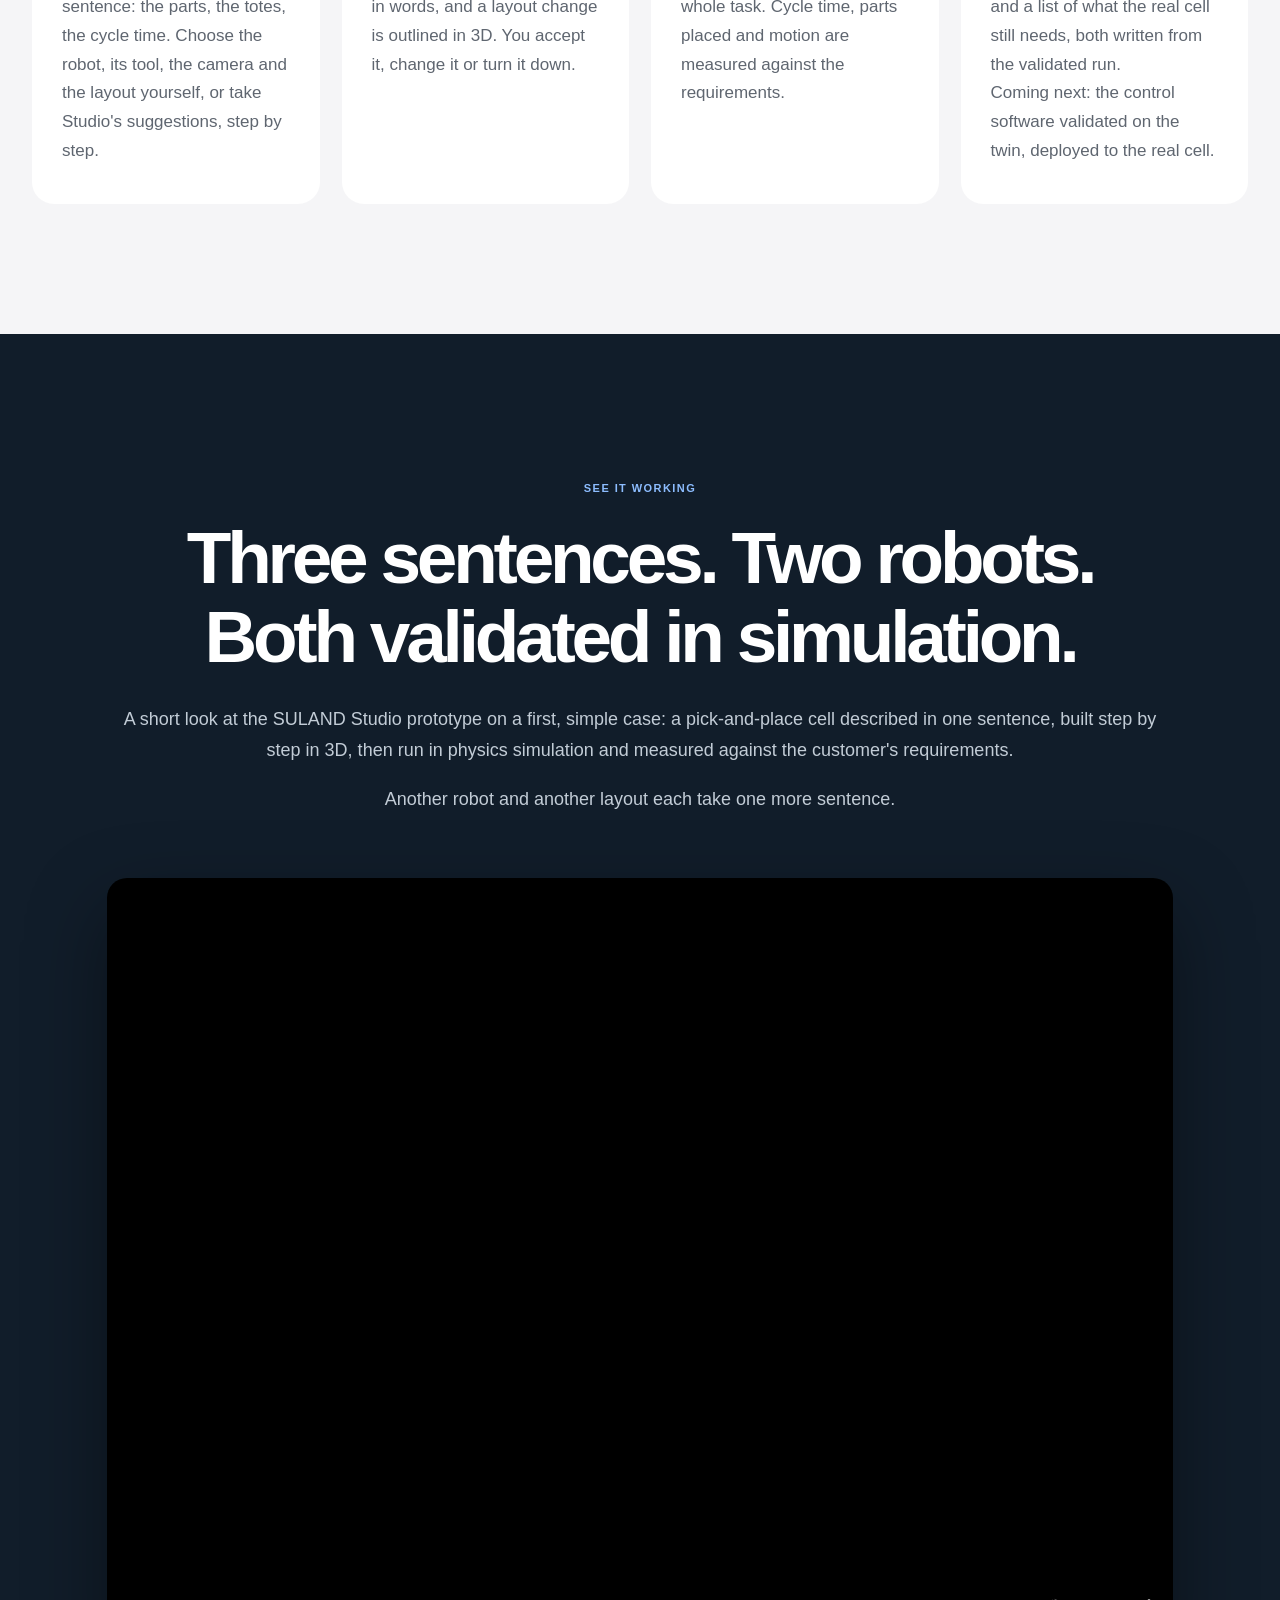
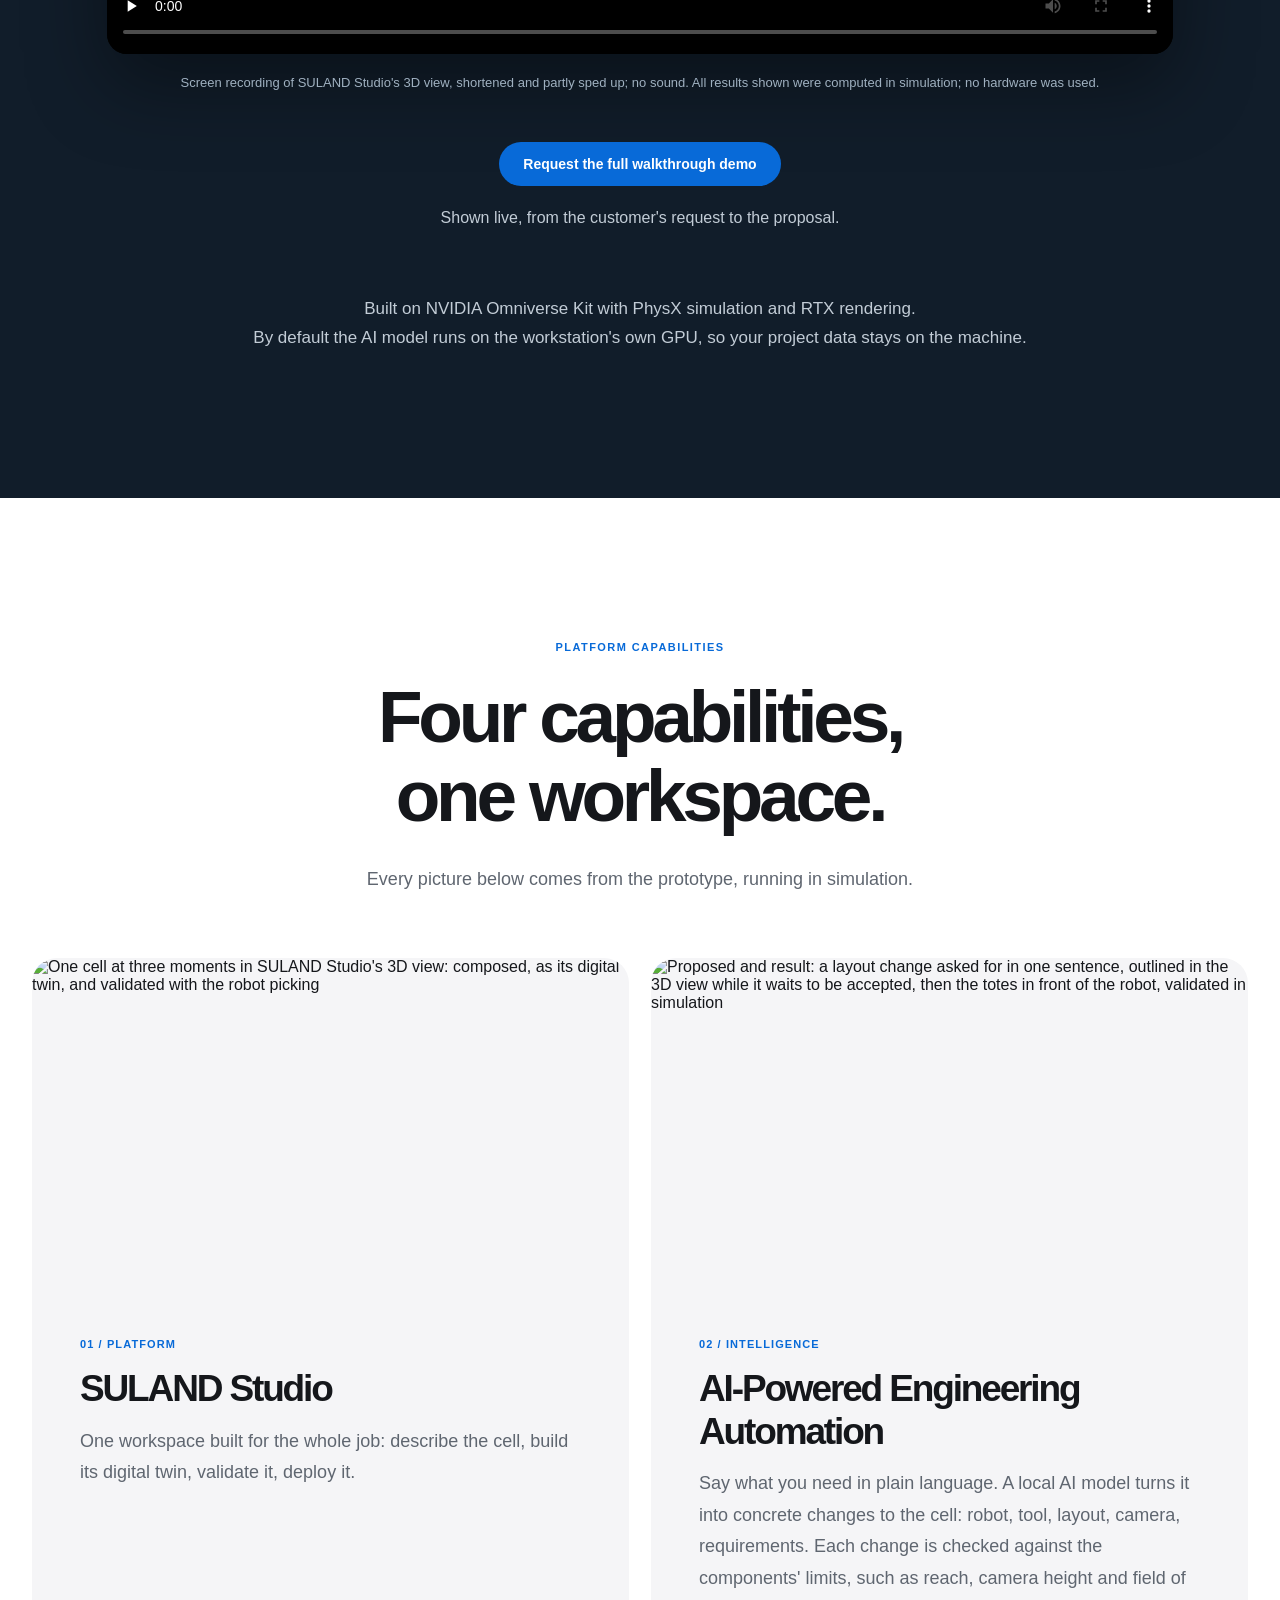
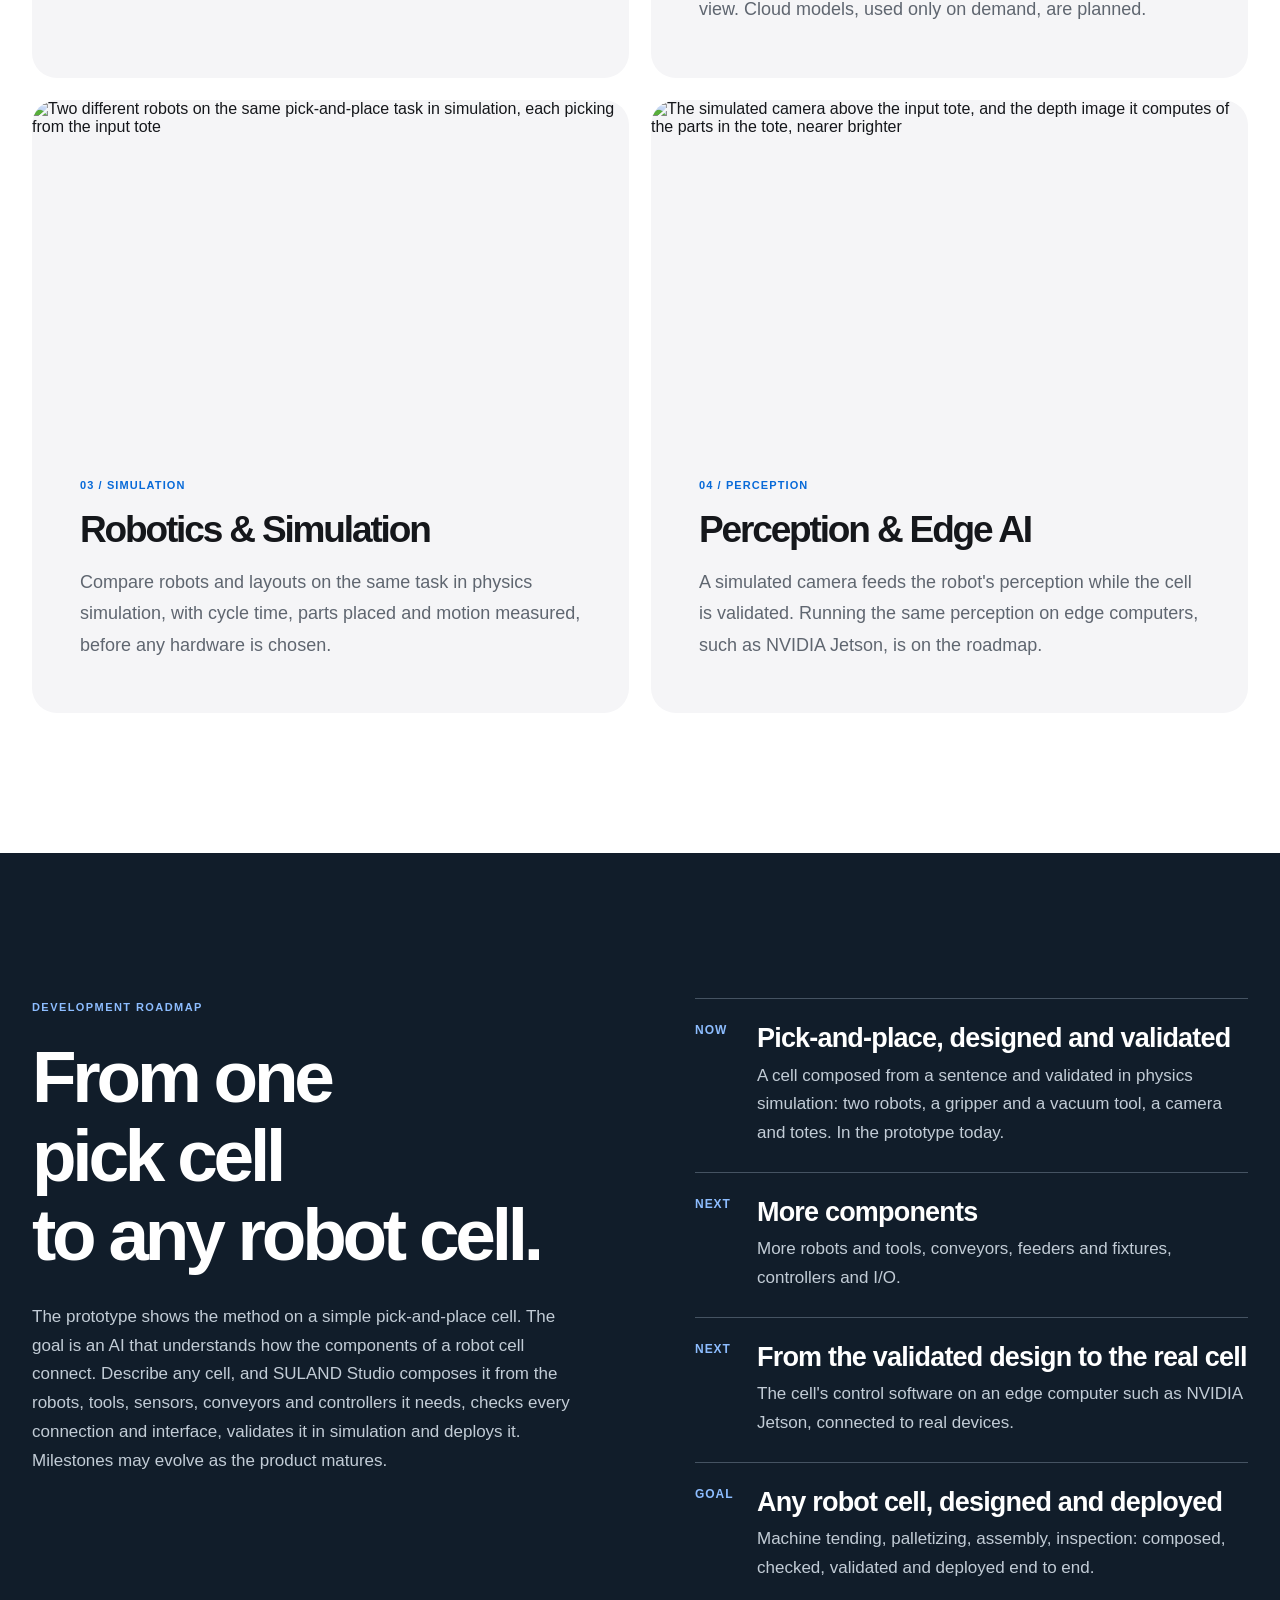
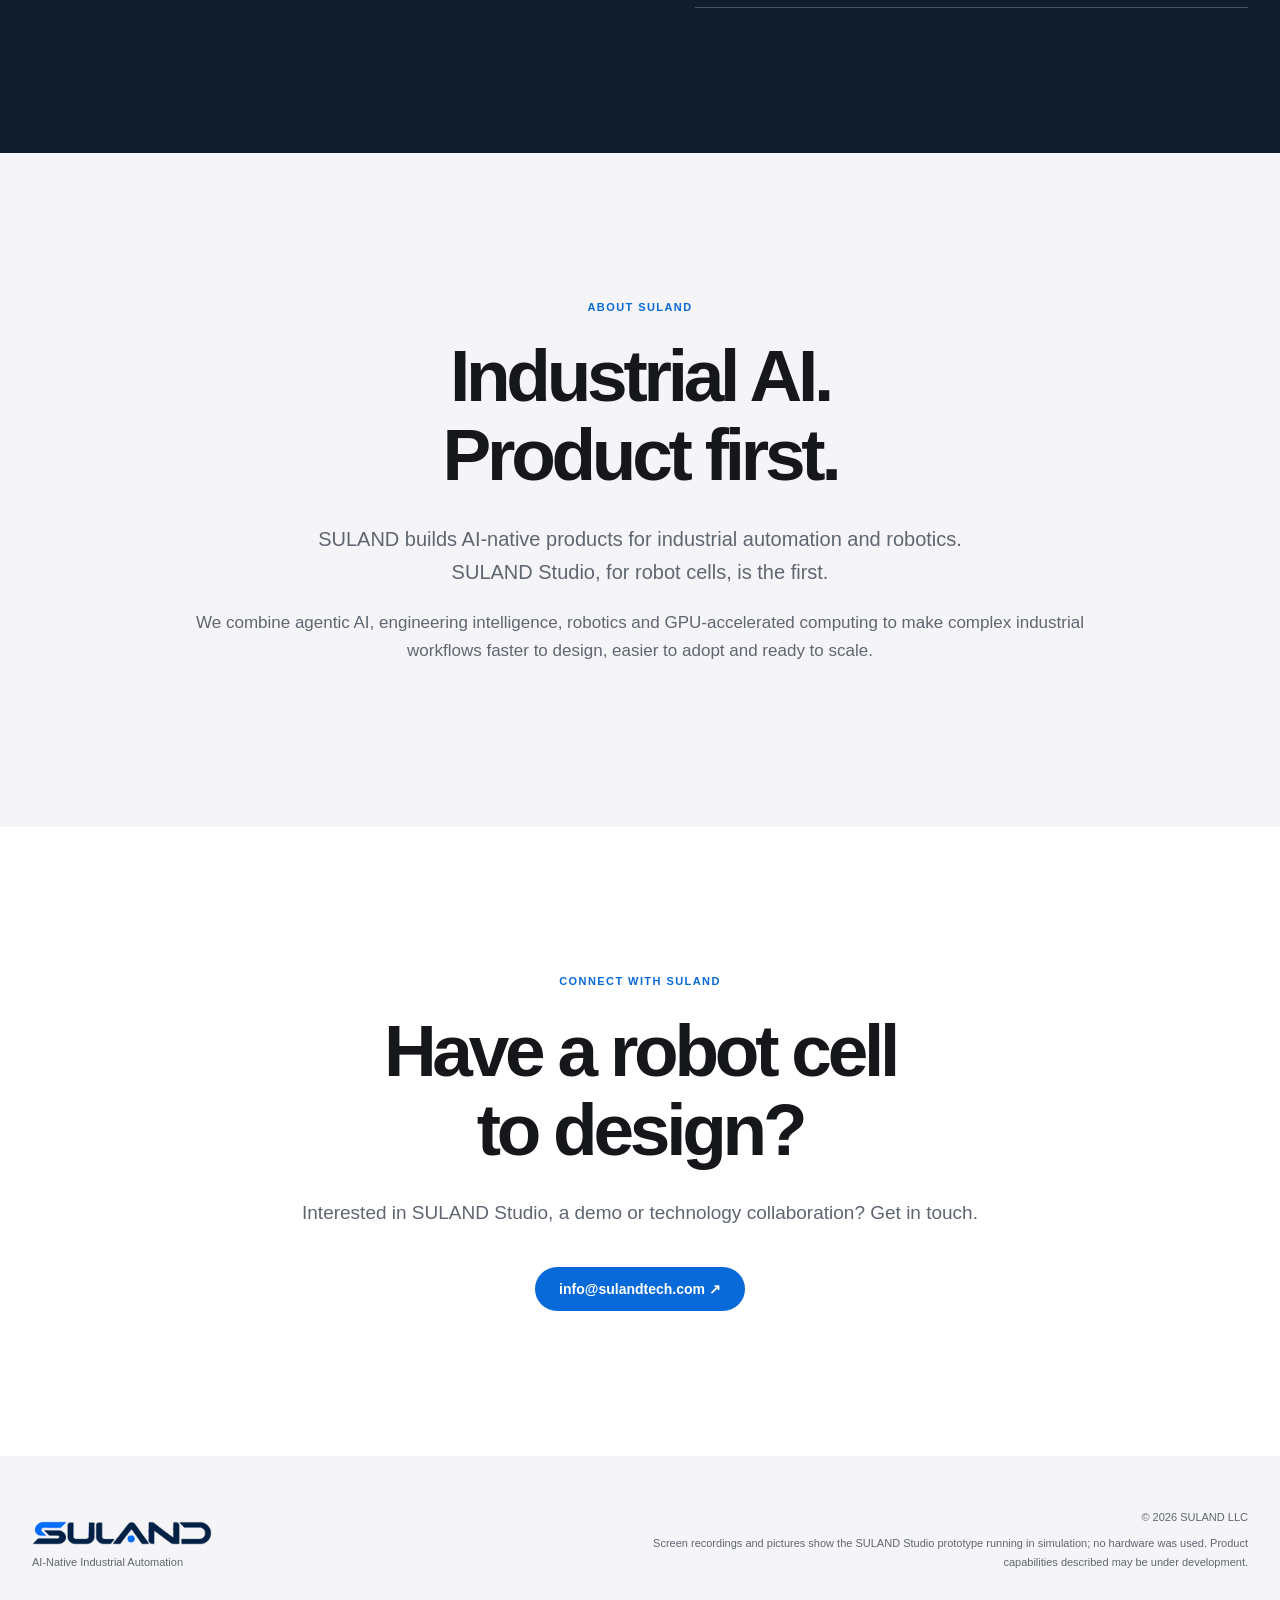
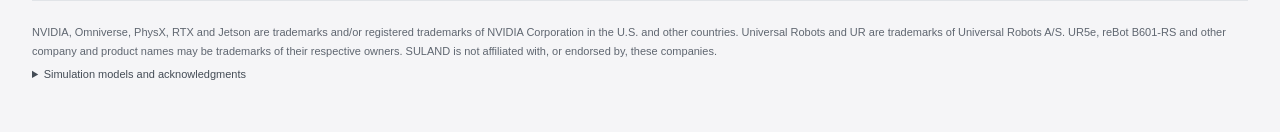
==== commit 94c33624: "Add files via upload" ====
--- a/index.html
+++ b/index.html
@@ -1 +1,297 @@
-<!doctype html><html lang="en"><head><meta charset="utf-8"><meta name="viewport" content="width=device-width,initial-scale=1"><meta name="description" content="SULAND is developing SULAND Studio, an AI-native platform for industrial automation engineering, robotics, simulation, and edge AI."><title>SULAND | AI-Native Industrial Automation</title><link rel="icon" href="assets/suland-logo.png"><link rel="stylesheet" href="style.css"></head><body><a class="skip" href="#main">Skip to content</a><header><div class="wrap nav"><a href="#top" class="logo" aria-label="SULAND home"><img src="assets/suland-logo.png" alt="SULAND"></a><button class="menu-toggle" type="button" aria-label="Open navigation menu" aria-controls="primary-nav" aria-expanded="false"><span></span><span></span><span></span></button><nav id="primary-nav" aria-label="Main navigation"><a href="#studio">Studio</a><a href="#technology">Technology</a><a href="#workflow">Platform</a><a href="#roadmap">Roadmap</a><a href="#contact">Contact ↗</a></nav></div></header><main id="main"><section class="hero" id="top"><div class="wrap hero-grid"><div class="hero-copy"><p class="eyebrow">AI-NATIVE INDUSTRIAL AUTOMATION</p><h1>Engineering<br><span>what comes next.</span></h1><p class="lead">SULAND is building an AI-native engineering platform to transform how industrial automation systems are designed, configured, validated, and prepared for deployment.</p><div class="actions"><a class="btn" href="#studio">Explore SULAND Studio ↗</a><a class="subtle-link" href="#workflow">Discover the Platform →</a></div></div><div class="hero-image"><img fetchpriority="high" src="https://raw.githubusercontent.com/SulandTech/Suland-website/main/assets/hero-robot.webp" alt="Illustrative industrial robotics concept rendering"><div class="image-note">INDUSTRIAL AUTOMATION <span> / CONCEPT VISUALIZATION</span></div></div></div></section><section class="about" id="studio"><div class="wrap about-grid"><div><p class="eyebrow">INTRODUCING SULAND STUDIO</p><h2>Engineering.<br>Reimagined.</h2></div><div><p>SULAND Studio is an AI-native engineering environment in development, designed to connect engineering knowledge, intelligent workflows, robotics simulation, and validation.</p><p>Our goal is to enable AI-powered engineering automation with engineers overseeing decisions, reviewing outcomes, and approving deployment.</p></div></div></section><section class="expertise" id="technology"><div class="wrap"><div class="section-head"><div><p class="eyebrow">PLATFORM CAPABILITIES</p><h2>Intelligence, connected.</h2></div><p>One platform direction. Multiple complementary technologies.</p></div><div class="cards"><article class="card"><img loading="lazy" src="https://raw.githubusercontent.com/SulandTech/Suland-website/main/assets/integration.webp" alt="Illustrative industrial automation concept rendering"><div class="card-body"><span class="number">01 / PLATFORM</span><h3>SULAND Studio</h3><p>An AI-native engineering workspace designed to bring system understanding, planning, validation, and deployment preparation into one coherent experience.</p></div></article><article class="card"><img loading="lazy" src="https://raw.githubusercontent.com/SulandTech/Suland-website/main/assets/controls.webp" alt="Illustrative industrial automation concept rendering"><div class="card-body"><span class="number">02 / INTELLIGENCE</span><h3>AI-Powered Engineering Automation</h3><p>AI-driven workflows designed to automate engineering tasks while keeping human review and approval at critical decisions.</p></div></article><article class="card"><img loading="lazy" src="https://raw.githubusercontent.com/SulandTech/Suland-website/main/assets/robotics.webp" alt="Illustrative industrial automation concept rendering"><div class="card-body"><span class="number">03 / SIMULATION</span><h3>Robotics & Simulation</h3><p>Model robotic systems and evaluate engineering decisions in simulation before deployment to physical environments.</p></div></article><article class="card"><img loading="lazy" src="https://raw.githubusercontent.com/SulandTech/Suland-website/main/assets/vision.webp" alt="Illustrative industrial automation concept rendering"><div class="card-body"><span class="number">04 / COMPUTE</span><h3>Perception & Edge AI</h3><p>Explore GPU-accelerated perception, sensor processing, and edge inference for intelligent industrial systems.</p></div></article></div><div class="support"><strong>Built for industrial engineering workflows</strong><span>Agentic AI · Engineering Knowledge · Robotics · Simulation · Edge Computing · Human Oversight</span></div></div></section><section class="approach" id="workflow"><div class="wrap approach-grid"><div><p class="eyebrow">AI-NATIVE WORKFLOW</p><h2>From intent<br>to validated systems.</h2><p>A product vision for an integrated workflow where AI performs substantial engineering tasks and engineers retain control of review and approval.</p></div><div class="steps"><div><b>01</b><section><h3>Understand</h3><p>Interpret engineering goals, requirements, system context, and constraints.</p></section></div><div><b>02</b><section><h3>Plan</h3><p>Develop candidate configurations and automation workflows using AI-powered engineering processes.</p></section></div><div><b>03</b><section><h3>Validate</h3><p>Evaluate proposed solutions against engineering constraints and simulation results, with human review.</p></section></div><div><b>04</b><section><h3>Deploy</h3><p>Prepare approved engineering outputs for integration and deployment workflows.</p></section></div></div></div></section><section class="expertise" id="applications"><div class="wrap"><div class="section-head"><p class="eyebrow">APPLICATION AREAS</p><h2>Built for broader automation.</h2><p>Designed for diverse industrial workflows rather than a single robot task.</p></div><div class="cards"><article class="card"><div class="card-body"><span class="number">01 / INDUSTRIAL SYSTEMS</span><h3>Automation Engineering</h3><p>AI-powered system configuration, interface reasoning, and engineering workflow preparation.</p></div></article><article class="card"><div class="card-body"><span class="number">02 / ROBOTICS</span><h3>Robotic Systems</h3><p>Intelligent engineering workflows for robot applications, simulation, and integration planning.</p></div></article><article class="card"><div class="card-body"><span class="number">03 / DIGITAL VALIDATION</span><h3>Simulation & Verification</h3><p>Early assessment of system behavior and engineering constraints in digital environments.</p></div></article><article class="card"><div class="card-body"><span class="number">04 / EDGE INTELLIGENCE</span><h3>Industrial Edge AI</h3><p>GPU-accelerated perception and edge inference as components of intelligent automation systems.</p></div></article></div></div></section><section class="approach" id="roadmap"><div class="wrap approach-grid"><div><p class="eyebrow">DEVELOPMENT ROADMAP</p><h2>Building the<br>platform, step by step.</h2><p>Directional development priorities; milestones and capabilities may evolve as the product matures.</p></div><div class="steps"><div><b>01</b><section><h3>Platform Foundation</h3><p>Core engineering workspace, data models, and foundational workflows.</p></section></div><div><b>02</b><section><h3>AI Engineering Automation</h3><p>Agent-driven planning and configurable engineering workflows.</p></section></div><div><b>03</b><section><h3>Integrated Validation</h3><p>Simulation and engineering verification with human approval.</p></section></div><div><b>04</b><section><h3>Scalable Deployment</h3><p>Expanded platform integrations and repeatable deployment preparation.</p></section></div></div></div></section><section class="about" id="about"><div class="wrap about-grid"><div><p class="eyebrow">ABOUT SULAND</p><h2>Industrial AI.<br>Product first.</h2></div><div><p>SULAND is an early-stage technology company focused on developing proprietary AI-native products for industrial automation and robotics.</p><p>We are exploring the intersection of agentic AI, engineering intelligence, robotics, and GPU-accelerated computing to make complex industrial workflows more accessible and scalable.</p></div></div></section><section class="contact" id="contact"><div class="wrap contact-grid"><div><p class="eyebrow">CONNECT WITH SULAND</p><h2>Let's build the<br>next generation.</h2><p>Interested in SULAND Studio, technology collaboration, or product updates? Get in touch.</p></div><a class="btn" href="mailto:info@sulandtech.com?subject=SULAND%20Studio%20Inquiry">info@sulandtech.com ↗</a></div></section></main><footer><div class="wrap footer-grid"><div><img src="assets/suland-logo.png" alt="SULAND"><p>AI-Native Industrial Automation</p></div><div><p>© <span id="copyright-year">2026</span> SULAND LLC</p><p>Concept renderings are illustrative. Product capabilities described may be under development.</p></div></div></footer><script>document.getElementById('copyright-year').textContent = new Date().getFullYear();const b=document.querySelector('.menu-toggle'),n=document.querySelector('#primary-nav');b.addEventListener('click',()=>{const o=b.getAttribute('aria-expanded')==='true';b.setAttribute('aria-expanded',String(!o));b.setAttribute('aria-label',o?'Open navigation menu':'Close navigation menu');n.classList.toggle('is-open',!o)});n.querySelectorAll('a').forEach(a=>a.addEventListener('click',()=>{n.classList.remove('is-open');b.setAttribute('aria-expanded','false')}));document.addEventListener('keydown',e=>{if(e.key==='Escape'){n.classList.remove('is-open');b.setAttribute('aria-expanded','false')}});</script></body></html>+<!doctype html>
+<html lang="en">
+<head>
+<meta charset="utf-8">
+<meta name="viewport" content="width=device-width,initial-scale=1">
+<title>SULAND | AI-Native Industrial Automation</title>
+<meta name="description" content="SULAND is developing SULAND Studio, an AI-native engineering platform that designs robot cells with AI and validates them in simulation.">
+<link rel="canonical" href="https://www.sulandtech.com/">
+<meta name="theme-color" content="#ffffff">
+<meta property="og:type" content="website">
+<meta property="og:site_name" content="SULAND">
+<meta property="og:title" content="SULAND | AI-Native Industrial Automation">
+<meta property="og:description" content="Describe it. Validate it. Deploy it. SULAND Studio designs robot cells with AI and validates them in simulation; deployment to real hardware is next.">
+<meta property="og:url" content="https://www.sulandtech.com/">
+<meta property="og:image" content="https://www.sulandtech.com/assets/og-image.jpg">
+<meta property="og:image:width" content="1200">
+<meta property="og:image:height" content="630">
+<meta property="og:image:alt" content="SULAND Studio: a robot arm moving parts between two totes in simulation">
+<meta name="twitter:card" content="summary_large_image">
+<meta name="twitter:title" content="SULAND | AI-Native Industrial Automation">
+<meta name="twitter:description" content="Describe it. Validate it. Deploy it. SULAND Studio designs robot cells with AI and validates them in simulation; deployment to real hardware is next.">
+<meta name="twitter:image" content="https://www.sulandtech.com/assets/og-image.jpg">
+<link rel="icon" href="favicon.ico" sizes="any">
+<link rel="icon" type="image/png" sizes="32x32" href="assets/icon-32.png">
+<link rel="apple-touch-icon" href="apple-touch-icon.png">
+<link rel="preload" href="assets/fonts/inter-latin-var.woff2" as="font" type="font/woff2" crossorigin>
+<link rel="preload" href="assets/hero-loop-poster.jpg" as="image" fetchpriority="high">
+<link rel="stylesheet" href="style.css">
+<script type="application/ld+json">
+{
+  "@context": "https://schema.org",
+  "@type": "Organization",
+  "name": "SULAND",
+  "legalName": "SULAND LLC",
+  "url": "https://www.sulandtech.com/",
+  "logo": "https://www.sulandtech.com/assets/icon-512.png",
+  "email": "info@sulandtech.com",
+  "description": "SULAND is developing SULAND Studio, an AI-native engineering platform for industrial automation."
+}
+</script>
+</head>
+<body>
+<a class="skip" href="#main">Skip to content</a>
+
+<header>
+  <div class="wrap nav">
+    <a href="#top" class="logo" aria-label="SULAND home"><img src="assets/suland-logo.png" width="660" height="84" alt="SULAND"></a>
+    <button class="menu-toggle" type="button" aria-label="Open navigation menu" aria-controls="primary-nav" aria-expanded="false"><span></span><span></span><span></span></button>
+    <nav id="primary-nav" aria-label="Main navigation">
+      <a href="#how">How it works</a>
+      <a href="#demo">Demo</a>
+      <a href="#capabilities">Capabilities</a>
+      <a href="#roadmap">Roadmap</a>
+      <a href="#about">About</a>
+      <a href="#contact">Contact</a>
+    </nav>
+  </div>
+</header>
+
+<main id="main">
+
+<section class="hero" id="top">
+  <div class="wrap hero-grid">
+    <div class="hero-copy">
+      <p class="eyebrow">AI-NATIVE INDUSTRIAL AUTOMATION</p>
+      <h1>Describe it. Validate it.<br><span>Deploy it.</span></h1>
+      <p class="lead">SULAND Studio is built to take any robot cell from the customer's request to the running cell: composed with AI, validated in physics simulation, then deployed to real hardware. Today's prototype covers the first part for pick-and-place cells: from the request to a validated concept, in minutes.</p>
+      <p class="for-whom">For system integrators and automation engineers who design and quote robot cells.</p>
+      <div class="actions">
+        <a class="btn" href="#demo">Watch the demo</a>
+        <a class="subtle-link" href="#how">How it works →</a>
+      </div>
+    </div>
+    <div class="hero-image">
+      <video id="hero-loop" autoplay muted loop playsinline preload="metadata" poster="assets/hero-loop-poster.jpg" width="1066" height="776" aria-label="SULAND Studio in simulation: a robot arm moves six parts from one tote to another">
+        <source src="assets/hero-loop.webm" type="video/webm">
+        <source src="assets/hero-loop.mp4" type="video/mp4">
+      </video>
+      <button class="loop-toggle" type="button" aria-label="Pause the animation">
+        <svg class="pause" viewBox="0 0 14 14" aria-hidden="true"><rect x="2" y="1" width="3.6" height="12" rx="1"/><rect x="8.4" y="1" width="3.6" height="12" rx="1"/></svg>
+        <svg class="play" viewBox="0 0 14 14" aria-hidden="true"><path d="M3 1.2v11.6a.6.6 0 0 0 .92.5l9-5.8a.6.6 0 0 0 0-1L3.92.7A.6.6 0 0 0 3 1.2z"/></svg>
+      </button>
+      <div class="image-note">SULAND STUDIO<span class="note-rest"><span class="note-sep"> / </span>RUNNING IN SIMULATION</span></div>
+    </div>
+  </div>
+</section>
+
+<section class="how" id="how">
+  <div class="wrap">
+    <div class="section-head">
+      <div>
+        <p class="eyebrow">HOW IT WORKS</p>
+        <h2>AI proposes. Physics checks.<br>You decide.</h2>
+      </div>
+      <p>Designing a robot cell can take weeks of layouts, reach checks, cycle-time estimates and trials before a quote goes out.</p>
+      <p>SULAND Studio is not a simulator you program by hand: you describe the cell, the AI proposes it, physics checks it.</p>
+      <p>The first pass takes minutes: compare options before buying any hardware, and quote with confidence, every figure measured in simulation.</p>
+    </div>
+    <div class="steps-grid">
+      <article class="step">
+        <span class="number">01 / DESCRIBE</span>
+        <h3>Say what the customer needs</h3>
+        <p>Describe the cell in a sentence: the parts, the totes, the cycle time. Choose the robot, its tool, the camera and the layout yourself, or take Studio's suggestions, step by step.</p>
+      </article>
+      <article class="step">
+        <span class="number">02 / APPROVE</span>
+        <h3>Nothing changes until you accept</h3>
+        <p>Every proposal is shown first, in words, and a layout change is outlined in 3D. You accept it, change it or turn it down.</p>
+      </article>
+      <article class="step">
+        <span class="number">03 / VALIDATE</span>
+        <h3>Measured in physics simulation</h3>
+        <p>The digital twin runs the whole task. Cycle time, parts placed and motion are measured against the requirements.</p>
+      </article>
+      <article class="step">
+        <span class="number">04 / DEPLOY</span>
+        <h3>From the digital twin to the real cell</h3>
+        <p>A proposal for the customer and a list of what the real cell still needs, both written from the validated run.<br>Coming next: the control software validated on the twin, deployed to the real cell.</p>
+      </article>
+    </div>
+  </div>
+</section>
+
+<section class="demo" id="demo">
+  <div class="wrap">
+    <div class="section-head">
+      <div>
+        <p class="eyebrow">SEE IT WORKING</p>
+        <h2>Three sentences. Two robots.<br>Both validated in simulation.</h2>
+      </div>
+      <p>A short look at the SULAND Studio prototype on a first, simple case: a pick-and-place cell described in one sentence, built step by step in 3D, then run in physics simulation and measured against the customer's requirements.</p>
+      <p>Another robot and another layout each take one more sentence.</p>
+    </div>
+
+    <figure class="demo-video">
+      <video controls playsinline preload="none" poster="assets/teaser-poster.jpg" width="1066" height="776" aria-label="SULAND Studio teaser: a robot cell described in one sentence, built step by step in 3D and picking six parts in simulation, then a second robot and a new layout, each asked for in one sentence">
+        <source src="assets/teaser.webm" type="video/webm">
+        <source src="assets/teaser.mp4" type="video/mp4">
+        <a href="assets/teaser.mp4">Open the teaser (MP4)</a>
+      </video>
+      <figcaption>Screen recording of SULAND Studio's 3D view, shortened and partly sped up; no sound. All results shown were computed in simulation; no hardware was used.</figcaption>
+    </figure>
+
+    <div class="demo-cta">
+      <a class="btn" href="mailto:info@sulandtech.com?subject=SULAND%20Studio%20full%20walkthrough%20demo%20request">Request the full walkthrough demo</a>
+      <p>Shown live, from the customer's request to the proposal.</p>
+    </div>
+
+    <p class="tech-line">Built on NVIDIA Omniverse Kit with PhysX simulation and RTX rendering.<br>By default the AI model runs on the workstation's own GPU, so your project data stays on the machine.</p>
+  </div>
+</section>
+
+<section class="expertise" id="capabilities">
+  <div class="wrap">
+    <div class="section-head">
+      <div>
+        <p class="eyebrow">PLATFORM CAPABILITIES</p>
+        <h2>Four capabilities,<br>one workspace.</h2>
+      </div>
+      <p>Every picture below comes from the prototype, running in simulation.</p>
+    </div>
+    <div class="cards">
+      <article class="card">
+        <img loading="lazy" decoding="async" src="assets/card-studio.webp" width="1066" height="600" alt="One cell at three moments in SULAND Studio's 3D view: composed, as its digital twin, and validated with the robot picking">
+        <div class="card-body">
+          <span class="number">01 / PLATFORM</span>
+          <h3>SULAND Studio</h3>
+          <p>One workspace built for the whole job: describe the cell, build its digital twin, validate it, deploy it.</p>
+        </div>
+      </article>
+      <article class="card">
+        <img loading="lazy" decoding="async" src="assets/card-ai.webp" width="1066" height="600" alt="Proposed and result: a layout change asked for in one sentence, outlined in the 3D view while it waits to be accepted, then the totes in front of the robot, validated in simulation">
+        <div class="card-body">
+          <span class="number">02 / INTELLIGENCE</span>
+          <h3>AI-Powered Engineering Automation</h3>
+          <p>Say what you need in plain language. A local AI model turns it into concrete changes to the cell: robot, tool, layout, camera, requirements. Each change is checked against the components' limits, such as reach, camera height and field of view. Cloud models, used only on demand, are planned.</p>
+        </div>
+      </article>
+      <article class="card">
+        <img loading="lazy" decoding="async" src="assets/card-simulation.webp" width="1066" height="600" alt="Two different robots on the same pick-and-place task in simulation, each picking from the input tote">
+        <div class="card-body">
+          <span class="number">03 / SIMULATION</span>
+          <h3>Robotics &amp; Simulation</h3>
+          <p>Compare robots and layouts on the same task in physics simulation, with cycle time, parts placed and motion measured, before any hardware is chosen.</p>
+        </div>
+      </article>
+      <article class="card">
+        <img loading="lazy" decoding="async" src="assets/card-perception.webp" width="1066" height="600" alt="The simulated camera above the input tote, and the depth image it computes of the parts in the tote, nearer brighter">
+        <div class="card-body">
+          <span class="number">04 / PERCEPTION</span>
+          <h3>Perception &amp; Edge AI</h3>
+          <p>A simulated camera feeds the robot's perception while the cell is validated. Running the same perception on edge computers, such as NVIDIA Jetson, is on the roadmap.</p>
+        </div>
+      </article>
+    </div>
+  </div>
+</section>
+
+<section class="approach" id="roadmap">
+  <div class="wrap approach-grid">
+    <div>
+      <p class="eyebrow">DEVELOPMENT ROADMAP</p>
+      <h2>From one pick cell<br>to any robot cell.</h2>
+      <p>The prototype shows the method on a simple pick-and-place cell. The goal is an AI that understands how the components of a robot cell connect. Describe any cell, and SULAND Studio composes it from the robots, tools, sensors, conveyors and controllers it needs, checks every connection and interface, validates it in simulation and deploys it. Milestones may evolve as the product matures.</p>
+    </div>
+    <div class="steps">
+      <div><b>NOW</b><div><h3>Pick-and-place, designed and validated</h3><p>A cell composed from a sentence and validated in physics simulation: two robots, a gripper and a vacuum tool, a camera and totes. In the prototype today.</p></div></div>
+      <div><b>NEXT</b><div><h3>More components</h3><p>More robots and tools, conveyors, feeders and fixtures, controllers and I/O.</p></div></div>
+      <div><b>NEXT</b><div><h3>From the validated design to the real cell</h3><p>The cell's control software on an edge computer such as NVIDIA Jetson, connected to real devices.</p></div></div>
+      <div><b>GOAL</b><div><h3>Any robot cell, designed and deployed</h3><p>Machine tending, palletizing, assembly, inspection: composed, checked, validated and deployed end to end.</p></div></div>
+    </div>
+  </div>
+</section>
+
+<section class="about" id="about">
+  <div class="wrap about-grid">
+    <div>
+      <p class="eyebrow">ABOUT SULAND</p>
+      <h2>Industrial AI.<br>Product first.</h2>
+    </div>
+    <div>
+      <p>SULAND builds AI-native products for industrial automation and robotics.<br>SULAND Studio, for robot cells, is the first.</p>
+      <p>We combine agentic AI, engineering intelligence, robotics and GPU-accelerated computing to make complex industrial workflows faster to design, easier to adopt and ready to scale.</p>
+    </div>
+  </div>
+</section>
+
+<section class="contact" id="contact">
+  <div class="wrap contact-grid">
+    <div>
+      <p class="eyebrow">CONNECT WITH SULAND</p>
+      <h2>Have a robot cell<br>to design?</h2>
+      <p>Interested in SULAND Studio, a demo or technology collaboration? Get in touch.</p>
+    </div>
+    <a class="btn" href="mailto:info@sulandtech.com?subject=SULAND%20Studio%20Inquiry">info@sulandtech.com ↗</a>
+  </div>
+</section>
+
+</main>
+
+<footer>
+  <div class="wrap footer-grid">
+    <div>
+      <img loading="lazy" src="assets/suland-logo.png" width="660" height="84" alt="SULAND">
+      <p>AI-Native Industrial Automation</p>
+    </div>
+    <div>
+      <p>© <span id="copyright-year">2026</span> SULAND LLC</p>
+      <p>Screen recordings and pictures show the SULAND Studio prototype running in simulation; no hardware was used. Product capabilities described may be under development.</p>
+    </div>
+  </div>
+  <div class="wrap legal">
+    <p>NVIDIA, Omniverse, PhysX, RTX and Jetson are trademarks and/or registered trademarks of NVIDIA Corporation in the U.S. and other countries. Universal Robots and UR are trademarks of Universal Robots A/S. UR5e, reBot B601-RS and other company and product names may be trademarks of their respective owners. SULAND is not affiliated with, or endorsed by, these companies.</p>
+    <details>
+      <summary>Simulation models and acknowledgments</summary>
+      <p>The robots, cameras and tools shown are simulation models built by SULAND from publicly available specifications (for example the cameras' nominal field of view, not a vendor calibration). They do not represent the manufacturers' endorsement or any measured performance of their products.</p>
+      <p>Robot models: reBot B601-RS by Seeed Studio, from github.com/Seeed-Projects/reBot-DevArm (hardware design under CERN-OHL-W-2.0); UR5e description from Universal Robots' ur_description (BSD-3-Clause). Typeface: Inter, by the Inter Project Authors (SIL Open Font License 1.1). Built on NVIDIA Omniverse Kit, under NVIDIA's license terms.</p>
+    </details>
+  </div>
+</footer>
+
+<script>
+document.getElementById('copyright-year').textContent = new Date().getFullYear();
+
+// The navigation menu on narrow screens.
+const b = document.querySelector('.menu-toggle'), n = document.querySelector('#primary-nav');
+const closeMenu = () => { n.classList.remove('is-open'); b.setAttribute('aria-expanded', 'false'); b.setAttribute('aria-label', 'Open navigation menu'); };
+b.addEventListener('click', () => {
+  const open = b.getAttribute('aria-expanded') === 'true';
+  if (open) { closeMenu(); return; }
+  n.classList.add('is-open'); b.setAttribute('aria-expanded', 'true'); b.setAttribute('aria-label', 'Close navigation menu');
+});
+n.querySelectorAll('a').forEach(a => a.addEventListener('click', closeMenu));
+document.addEventListener('keydown', e => { if (e.key === 'Escape') closeMenu(); });
+
+// The hero's loop: it can be paused, rests while out of view, and does not start by itself for a visitor who asked
+// their system for less motion or their browser to save data.
+const loop = document.getElementById('hero-loop'), toggle = document.querySelector('.loop-toggle');
+if (loop && toggle) {
+  const saving = navigator.connection && navigator.connection.saveData;  // The visitor asked their browser to save data.
+  let wanted = !window.matchMedia('(prefers-reduced-motion: reduce)').matches && !saving;
+  const play = () => { const started = loop.play(); if (started) started.catch(() => {}); };
+  const show = () => { toggle.classList.toggle('is-paused', loop.paused); toggle.setAttribute('aria-label', loop.paused ? 'Play the animation' : 'Pause the animation'); };
+  if (!wanted) { loop.removeAttribute('autoplay'); loop.pause(); }
+  loop.addEventListener('play', show);
+  loop.addEventListener('pause', show);
+  toggle.addEventListener('click', () => { wanted = loop.paused; if (wanted) play(); else loop.pause(); });
+  if ('IntersectionObserver' in window) {
+    new IntersectionObserver(entries => entries.forEach(entry => {
+      if (!entry.isIntersecting) loop.pause(); else if (wanted) play();
+    }), { threshold: 0.1 }).observe(loop);
+  }
+  show();
+}
+</script>
+</body>
+</html>
--- a/style.css
+++ b/style.css
@@ -1,101 +1,216 @@
-@import url('https://fonts.googleapis.com/css2?family=Inter:wght@400;500;600;700&display=swap');
-:root{--ink:#15171b;--muted:#5f6670;--blue:#086ad8;--soft:#f5f5f7;--dark:#111d2a}
-*{box-sizing:border-box}html{scroll-behavior:smooth;scroll-padding-top:80px}body{margin:0;background:white;color:var(--ink);font-family:Inter,-apple-system,BlinkMacSystemFont,"Segoe UI",sans-serif;-webkit-font-smoothing:antialiased}a{text-decoration:none;color:inherit}img{display:block;max-width:100%}.wrap{width:min(1180px,calc(100% - 52px));margin:auto}.skip{position:absolute;top:-100px;left:10px;background:white;padding:10px;z-index:99}.skip:focus{top:10px}header{position:sticky;top:0;background:#ffffffed;backdrop-filter:blur(18px);border-bottom:1px solid #eceef1;z-index:30}.nav{height:78px;display:flex;justify-content:space-between;align-items:center;gap:25px}.logo img{width:220px;max-height:54px;object-fit:contain}.nav nav{display:flex;gap:32px;font-size:13px;color:#444c56}.nav nav a:hover{color:var(--blue)}h1,h2,h3,p{margin-top:0}h1,h2,h3{letter-spacing:-.058em;font-weight:600}h1{font-size:clamp(60px,8.4vw,108px);line-height:1.01;margin:0 0 27px}h1 span{color:var(--blue)}h2{font-size:clamp(42px,6vw,73px);line-height:1.08;margin-bottom:28px}h3{font-size:clamp(26px,3vw,37px);line-height:1.15;margin-bottom:15px}p{color:var(--muted);line-height:1.7}.eyebrow{font-size:11px;letter-spacing:.13em;font-weight:700;color:var(--blue);margin-bottom:21px}
-.hero{padding:105px 0 0;text-align:center}.hero-grid{display:flex;flex-direction:column;gap:58px}.hero-copy{max-width:950px;margin:auto}.lead{font-size:21px;line-height:1.6;max-width:780px;margin:0 auto 28px}.actions{display:flex;justify-content:center;align-items:center;gap:26px}.btn{background:var(--blue);color:white;border-radius:999px;padding:14px 24px;font-size:14px;font-weight:600;display:inline-block}.btn:hover{background:#0759b6}.subtle-link{font-size:14px;color:var(--blue)}.hero-meta{display:none}.hero-image{height:520px;position:relative;border-radius:24px 24px 0 0;overflow:hidden;background:#e9eef3}.hero-image img{width:100%;height:100%;object-fit:cover;object-position:center}.image-note{position:absolute;bottom:17px;right:18px;background:#11283bbd;color:white;padding:9px 13px;border-radius:20px;font-size:10px;letter-spacing:.05em}.image-note span{opacity:.85}
-.about{background:var(--soft);padding:145px 0}.about-grid{text-align:center;max-width:860px;margin:auto}.about-grid>div:last-child{max-width:760px;margin:auto}.about-grid>div:last-child p{font-size:20px;line-height:1.65}.about-grid>div:last-child p+p{font-size:17px}
-.expertise{padding:140px 0}.section-head{text-align:center;max-width:850px;margin:0 auto 64px}.section-head>p{font-size:18px}.cards{display:grid;grid-template-columns:repeat(2,minmax(0,1fr));gap:22px}.card{background:var(--soft);border-radius:25px;overflow:hidden;display:flex;flex-direction:column}.card>img{width:100%;height:310px;object-fit:cover}.card-body{padding:36px 38px 43px;flex:1}.number{display:block;font-size:11px;color:var(--blue);font-weight:700;letter-spacing:.1em;margin-bottom:18px}.card-body p{font-size:16px;line-height:1.75;margin-bottom:0}.support{text-align:center;font-size:14px;margin:36px auto 0;line-height:1.9}.support strong{display:block;color:#262a30}.support span{display:block}
-.approach{background:var(--dark);color:white;padding:145px 0}.approach-grid{display:grid;grid-template-columns:1fr 1fr;gap:90px}.approach .eyebrow{color:#8dbdff}.approach-grid>div:first-child>p:last-child{font-size:17px;color:#c2ccd6}.steps{border-top:1px solid #455362}.steps>div{display:grid;grid-template-columns:46px 1fr;gap:16px;border-bottom:1px solid #455362;padding:24px 0}.steps b{color:#8dbdff;font-size:12px}.steps h3{font-size:23px;letter-spacing:-.03em;margin-bottom:7px}.steps p{font-size:15px;color:#c2ccd6;margin:0}
-.contact{padding:145px 0;text-align:center}.contact-grid{max-width:800px;margin:auto}.contact-grid p:not(.eyebrow){font-size:19px}.contact-grid .btn{margin-top:18px}
-footer{background:var(--soft);padding:44px 0}.footer-grid{display:flex;justify-content:space-between;align-items:end;gap:30px}.footer-grid img{width:180px}.footer-grid p{font-size:11px;margin:8px 0 0}.footer-grid>div:last-child{text-align:right}
-@media(max-width:800px){.hero{padding-top:80px}.hero-image{height:410px}.card>img{height:255px}.card-body{padding:30px}.approach-grid{gap:40px}}
-@media(max-width:600px){.wrap{width:calc(100% - 32px)}.nav{height:70px}.logo img{width:180px}.nav nav a:not(:last-child){display:none}.hero{padding-top:70px}.hero-grid{gap:44px}h1{font-size:clamp(48px,11vw,65px)}h2{font-size:clamp(39px,9.5vw,54px)}.lead{font-size:18px}.actions{gap:18px;flex-wrap:wrap}.hero-image{height:285px;border-radius:17px 17px 0 0}.about,.expertise,.approach,.contact{padding:90px 0}.about-grid>div:last-child p{font-size:18px}.cards,.approach-grid{grid-template-columns:1fr}.card{border-radius:20px}.card>img{height:255px}.card-body{padding:28px}.section-head{margin-bottom:38px}.footer-grid{display:block}.footer-grid>div:last-child{text-align:left;margin-top:20px}}
-@media(prefers-reduced-motion:reduce){html{scroll-behavior:auto}}
-
-@media(min-width:850px){.hero{padding:0;text-align:left;background:#edf3f9}.hero .wrap{width:100%;max-width:none}.hero-grid{display:grid;grid-template-columns:48% 52%;gap:0;align-items:stretch;min-height:600px}.hero-copy{max-width:650px;margin:0 0 0 auto;padding:95px 40px 70px max(30px,calc((100vw - 1180px)/2));align-self:center}.hero h1{font-size:clamp(52px,5.1vw,82px)}.hero .lead{font-size:18px;margin:0 0 30px;max-width:600px}.hero .actions{justify-content:flex-start}.hero-image{height:auto;min-height:600px;border-radius:0}.hero-image img{object-position:55% center}.hero .image-note{bottom:25px;right:24px}}
-@media(max-width:849px){.hero-image img{object-position:center}}
-.logo img,.footer-grid img{image-rendering:auto}
-
-.menu-toggle{display:none}
-.hero{background:#edf3f9}
-.hero h1{letter-spacing:-.058em;text-wrap:balance}
-.hero .eyebrow{letter-spacing:.12em}
-.hero-image{isolation:isolate}
-.hero-image img{display:block;width:100%;height:100%;object-fit:cover}
-.hero .image-note{font-size:9px;letter-spacing:.075em}
-.hero .btn{box-shadow:0 5px 18px rgba(8,106,216,.12)}
-@media(min-width:850px){
- .hero{padding:0;text-align:left}
- .hero-grid{grid-template-columns:minmax(0,45%) minmax(0,55%);min-height:650px}
- .hero-copy{box-sizing:border-box;width:100%;max-width:none;padding:70px 35px 75px max(28px,calc((100vw - 1180px)/2));margin:0;align-self:center}
- .hero h1{font-size:clamp(48px,4.65vw,70px);line-height:1.055;margin-bottom:26px}
- .hero .lead{font-size:17px;line-height:1.68;max-width:490px;margin:0 0 31px}
- .hero .actions{gap:21px;justify-content:flex-start;flex-wrap:wrap}
- .hero-image{min-height:650px;height:auto;border-radius:0}
- .hero-image img{object-position:52% center}
-}
-@media(min-width:850px) and (max-width:1100px){
- .hero-grid{grid-template-columns:48% 52%;min-height:610px}
- .hero-copy{padding-left:32px;padding-right:20px}
- .hero h1{font-size:clamp(44px,4.5vw,57px)}
- .hero .lead{font-size:16px}
- .hero-image{min-height:610px}
-}
-@media(max-width:849px){
- .hero{padding:75px 0 0;text-align:left}
- .hero-grid{gap:42px}
- .hero-copy{margin:0;max-width:680px}
- .hero h1{font-size:clamp(48px,8.5vw,76px)}
- .hero .lead{font-size:18px;max-width:620px;margin:0 0 28px}
- .hero .actions{justify-content:flex-start}
- .hero-image{height:390px}
- .hero-image img{object-position:center}
-}
-@media(max-width:600px){
- .nav{position:relative}
- .logo img{width:170px}
- .menu-toggle{display:flex;flex-direction:column;justify-content:center;align-items:center;gap:5px;width:44px;height:44px;border:1px solid #e1e5ea;border-radius:12px;background:white;cursor:pointer}
- .menu-toggle span{width:20px;height:2px;background:#15253c;border-radius:2px}
- .nav nav{display:none;position:absolute;top:calc(100% - 2px);left:-16px;right:-16px;background:white;box-shadow:0 18px 24px rgba(10,28,50,.12);padding:16px 25px 24px;flex-direction:column;gap:0;border-bottom:1px solid #e1e5ea}
- .nav nav.is-open{display:flex}
- .nav nav a,.nav nav a:not(:last-child){display:block;padding:13px 0;font-size:16px;border-bottom:1px solid #eef0f3}
- .hero{padding-top:56px}
- .hero-grid{gap:34px}
- .hero h1{font-size:clamp(43px,10.3vw,61px);line-height:1.07}
- .hero .lead{font-size:16px;line-height:1.7}
- .hero .eyebrow{font-size:10px;line-height:1.6}
- .hero .actions{align-items:flex-start;gap:18px}
- .hero-image{height:280px;border-radius:0}
- .hero .image-note{right:10px;bottom:10px;font-size:8px}
-}
-@media(max-width:380px){.hero h1{font-size:41px}.hero .actions{flex-direction:column;align-items:flex-start}.hero-image{height:235px}}
-
-.hero{background:#fff}
-.hero .wrap{width:min(1280px,calc(100% - 80px));max-width:1280px;margin-inline:auto}
-@media(min-width:850px){
-  .hero{padding:56px 0 72px;text-align:left}
-  .hero .wrap{width:min(1280px,calc(100% - 80px));max-width:1280px}
-  .hero-grid{display:grid;grid-template-columns:minmax(0,45%) minmax(0,55%);gap:0;align-items:center;min-height:0}
-  .hero-copy{padding:40px 40px 40px 0;max-width:none;width:auto;margin:0}
-  .hero h1{font-size:clamp(46px,4.6vw,70px);line-height:1.075}
-  .hero .lead{max-width:500px}
-  .hero-image{height:560px;min-height:0;border-radius:20px;overflow:hidden}
-  .hero-image img{object-position:center center}
-}
-@media(min-width:850px) and (max-width:1100px){
-  .hero .wrap{width:calc(100% - 64px)}
-  .hero-grid{grid-template-columns:minmax(0,46%) minmax(0,54%);gap:0;min-height:0}
-  .hero-copy{padding:28px 28px 28px 0}
-  .hero-image{height:480px;min-height:0;border-radius:20px}
-}
-@media(max-width:849px){
-  .hero{padding:56px 0 64px;background:#fff}
-  .hero .wrap{width:calc(100% - 48px)}
-  .hero-grid{gap:32px}
-  .hero-image{height:390px;min-height:0;border-radius:20px}
-}
-@media(max-width:600px){
-  .hero{padding:48px 0 60px}
-  .hero .wrap{width:calc(100% - 32px)}
-  .hero-grid{gap:30px}
-  .hero-image{height:280px;border-radius:16px}
-}
+/* SULAND website. */
+
+/* Inter, by the Inter Project Authors (SIL Open Font License 1.1, assets/fonts/LICENSE.txt): Latin text, weights 400
+   to 700 in one file. */
+@font-face {
+  font-family: "Inter";
+  src: url("assets/fonts/inter-latin-var.woff2") format("woff2");
+  font-weight: 400 700;
+  font-style: normal;
+  font-display: swap;
+}
+
+:root { --ink: #15171b; --muted: #5f6670; --blue: #086ad8; --soft: #f5f5f7; --dark: #111d2a; }
+
+* { box-sizing: border-box; }
+html { scroll-behavior: smooth; scroll-padding-top: 80px; }
+body { margin: 0; background: white; color: var(--ink); font-family: Inter, -apple-system, BlinkMacSystemFont, "Segoe UI", sans-serif; -webkit-font-smoothing: antialiased; }
+a { text-decoration: none; color: inherit; }
+img, video { display: block; max-width: 100%; height: auto; }
+.wrap { width: min(1180px, calc(100% - 52px)); margin: auto; }
+.skip { position: absolute; top: -100px; left: 10px; background: white; padding: 10px; z-index: 99; }
+.skip:focus { top: 10px; }
+
+/* Header */
+header { position: sticky; top: 0; background: #ffffffed; backdrop-filter: blur(18px); border-bottom: 1px solid #eceef1; z-index: 30; }
+.nav { height: 78px; display: flex; justify-content: space-between; align-items: center; gap: 25px; }
+.logo img { width: 220px; }
+.nav nav { display: flex; gap: 32px; font-size: 13px; color: #444c56; }
+.nav nav a:hover { color: var(--blue); }
+.menu-toggle { display: none; }
+
+/* Type */
+h1, h2, h3, p { margin-top: 0; }
+h1, h2, h3 { letter-spacing: -.058em; font-weight: 600; }
+h1, h2 { text-wrap: balance; }
+h1 { font-size: clamp(60px, 8.4vw, 108px); line-height: 1.01; margin: 0 0 27px; }
+h1 span { color: var(--blue); }
+h2 { font-size: clamp(42px, 6vw, 73px); line-height: 1.08; margin-bottom: 28px; }
+h3 { font-size: clamp(26px, 3vw, 37px); line-height: 1.15; margin-bottom: 15px; }
+p { color: var(--muted); line-height: 1.7; }
+.eyebrow { font-size: 11px; letter-spacing: .13em; font-weight: 700; color: var(--blue); margin-bottom: 21px; }
+
+/* Hero */
+.hero { padding: 56px 0 72px; text-align: left; background: white; }
+.hero .wrap { width: min(1280px, calc(100% - 80px)); max-width: 1280px; }
+.hero-grid { display: grid; grid-template-columns: minmax(0, 45%) minmax(0, 55%); gap: 0; align-items: center; }
+.hero-copy { padding: 40px 40px 40px 0; }
+.hero h1 { font-size: clamp(40px, 3.9vw, 60px); line-height: 1.075; }
+.lead { font-size: 17px; line-height: 1.68; max-width: 500px; margin: 0 0 31px; }
+.for-whom { font-size: 15px; font-weight: 600; color: var(--ink); max-width: 500px; margin: -14px 0 30px; }
+.actions { display: flex; align-items: center; gap: 21px; flex-wrap: wrap; }
+.btn { background: var(--blue); color: white; border-radius: 999px; padding: 14px 24px; font-size: 14px; font-weight: 600; display: inline-block; }
+.btn:hover { background: #0759b6; }
+.subtle-link { font-size: 14px; color: var(--blue); }
+/* The 3D view's own black behind the loop, so nothing light shows before its first frame. */
+.hero-image { height: 560px; position: relative; border-radius: 20px; overflow: hidden; background: #000; }
+.hero-image video, .hero-image img { position: absolute; top: 0; left: 0; width: 100%; height: 100%; object-fit: cover; }
+.image-note { position: absolute; bottom: 25px; right: 24px; background: #11283bbd; color: white; padding: 9px 13px; border-radius: 20px; font-size: 11px; letter-spacing: .075em; }
+.image-note .note-rest { opacity: .85; }
+.loop-toggle { position: absolute; left: 20px; bottom: 18px; width: 44px; height: 44px; padding: 0; border: 0; border-radius: 50%; background: #11283bbd; color: white; display: grid; place-items: center; cursor: pointer; }
+.loop-toggle:hover { background: #11283b; }
+.loop-toggle svg { width: 14px; height: 14px; fill: currentColor; }
+.loop-toggle .play, .loop-toggle.is-paused .pause { display: none; }
+.loop-toggle.is-paused .play { display: block; }
+
+/* How it works: the problem in a line, then the four steps, on the light ground */
+.how { background: var(--soft); padding: 130px 0; }
+.steps-grid { display: grid; grid-template-columns: repeat(2, minmax(0, 1fr)); gap: 22px; }
+.step { background: white; border-radius: 22px; padding: 34px 30px 38px; }
+.step h3 { font-size: clamp(22px, 1.9vw, 26px); letter-spacing: -.03em; margin-bottom: 12px; }
+.step p { font-size: 16px; line-height: 1.7; margin: 0; }
+
+/* About */
+.about { background: var(--soft); padding: 145px 0; }
+.about-grid { text-align: center; max-width: 860px; margin: auto; }
+.about-grid > div:last-child { max-width: 760px; margin: auto; }
+.about-grid > div:last-child p { font-size: 20px; line-height: 1.65; }
+.about-grid > div:last-child p + p { font-size: 17px; }
+
+/* Demo: the teaser, at the 3D view's own pixels at most, and the request for the full demo, on the dark ground */
+.demo { background: var(--dark); color: white; padding: 145px 0; }
+.demo .eyebrow { color: #8dbdff; }
+.demo .section-head > p { color: #c2ccd6; }
+.demo-video { margin: 0 auto; max-width: 1066px; }
+.demo-video video { width: 100%; aspect-ratio: 1066 / 776; background: #000; border-radius: 20px; box-shadow: 0 30px 80px rgba(0, 0, 0, .4); }
+.demo-video figcaption { font-size: 13px; line-height: 1.7; color: #9fb0c0; text-align: center; margin-top: 18px; }
+.demo-cta { text-align: center; margin: 48px auto 0; max-width: 960px; }
+.demo-cta p { font-size: 15px; color: #c2ccd6; margin: 18px 0 0; }
+.tech-line { text-align: center; font-size: 15px; color: #c2ccd6; max-width: 900px; margin: 64px auto 0; }
+
+/* Capabilities */
+.expertise { padding: 140px 0; }
+.section-head { text-align: center; max-width: 850px; margin: 0 auto 64px; }
+.section-head > p { font-size: 18px; }
+.cards { display: grid; grid-template-columns: repeat(2, minmax(0, 1fr)); gap: 22px; }
+.card { background: var(--soft); border-radius: 25px; overflow: hidden; display: flex; flex-direction: column; }
+/* Stills of the product, each 16:9: shown whole at every width, never cut. */
+.card > img { width: 100%; aspect-ratio: 16 / 9; object-fit: cover; }
+.card-body { padding: 36px 38px 43px; flex: 1; }
+.number { display: block; font-size: 11px; color: var(--blue); font-weight: 700; letter-spacing: .1em; margin-bottom: 18px; }
+.card-body p { font-size: 16px; line-height: 1.75; margin-bottom: 0; }
+
+/* Roadmap */
+.approach { background: var(--dark); color: white; padding: 145px 0; }
+.approach-grid { display: grid; grid-template-columns: 1fr 1fr; gap: 90px; }
+.approach .eyebrow { color: #8dbdff; }
+.approach-grid > div:first-child > p:last-child { font-size: 17px; color: #c2ccd6; }
+.steps { border-top: 1px solid #455362; }
+.steps > div { display: grid; grid-template-columns: 46px 1fr; gap: 16px; border-bottom: 1px solid #455362; padding: 24px 0; }
+.steps b { color: #8dbdff; font-size: 12px; letter-spacing: .08em; }  /* NOW, NEXT, GOAL: the roadmap's stages. */
+.steps h3 { font-size: 23px; letter-spacing: -.03em; margin-bottom: 7px; }
+.steps p { font-size: 15px; color: #c2ccd6; margin: 0; }
+
+/* Contact */
+.contact { padding: 145px 0; text-align: center; }
+.contact-grid { max-width: 800px; margin: auto; }
+.contact-grid p:not(.eyebrow) { font-size: 19px; }
+.contact-grid .btn { margin-top: 18px; }
+
+/* Footer */
+footer { background: var(--soft); padding: 44px 0; }
+.footer-grid { display: flex; justify-content: space-between; align-items: end; gap: 30px; }
+.footer-grid img { width: 180px; }
+.footer-grid p { font-size: 11px; margin: 8px 0 0; }
+.footer-grid > div:last-child { text-align: right; max-width: 620px; }
+.legal { margin-top: 28px; padding-top: 22px; border-top: 1px solid #e1e4e8; }
+.legal p { font-size: 11px; line-height: 1.7; margin: 0 0 8px; }
+.legal summary { font-size: 11px; color: #444c56; cursor: pointer; margin-bottom: 8px; }
+.legal summary:hover { color: var(--blue); }
+
+@media (max-width: 1100px) and (min-width: 850px) {
+  .hero .wrap { width: calc(100% - 64px); }
+  .hero-grid { grid-template-columns: 46% 54%; }
+  .hero-copy { padding: 28px 28px 28px 0; }
+  .hero-image { height: 480px; }
+}
+
+@media (max-width: 849px) {
+  /* The navigation as a menu: its links no longer fit beside the logo. */
+  .nav { position: relative; }
+  .menu-toggle { display: flex; flex-direction: column; justify-content: center; align-items: center; gap: 5px; width: 44px; height: 44px; border: 1px solid #e1e5ea; border-radius: 12px; background: white; cursor: pointer; }
+  .menu-toggle span { width: 20px; height: 2px; background: #15253c; border-radius: 2px; }
+  .nav nav { display: none; position: absolute; top: calc(100% - 2px); left: -26px; right: -26px; background: white; box-shadow: 0 18px 24px rgba(10, 28, 50, .12); padding: 16px 25px 24px; flex-direction: column; gap: 0; border-bottom: 1px solid #e1e5ea; }
+  .nav nav.is-open { display: flex; }
+  .nav nav a { display: block; padding: 13px 0; font-size: 16px; border-bottom: 1px solid #eef0f3; }
+
+  .hero { padding: 56px 0 64px; }
+  .hero .wrap { width: calc(100% - 48px); }
+  .hero-grid { display: flex; flex-direction: column; gap: 32px; align-items: stretch; }
+  .hero-copy { padding: 0; }
+  .hero h1 { font-size: clamp(40px, 7.4vw, 64px); }
+  /* The loop whole, in its own proportions (776 / 1066), by padding so that it holds in every browser. */
+  .hero-image { height: 0; padding-top: 72.8%; }
+  .approach-grid { gap: 40px; }
+  .footer-grid > div:last-child { max-width: 380px; }
+}
+
+@media (max-width: 600px) {
+  .wrap { width: calc(100% - 32px); }
+  .nav { height: 70px; }
+  .logo img { width: 170px; }
+  .nav nav { left: -16px; right: -16px; }
+  .hero { padding: 48px 0 60px; }
+  .hero .wrap { width: calc(100% - 32px); }
+  .hero-grid { gap: 30px; }
+  .hero h1 { font-size: clamp(34px, 9vw, 50px); }
+  .lead { font-size: 16px; }
+  .steps-grid { grid-template-columns: 1fr; }
+  .step { border-radius: 18px; padding: 28px; }
+  .hero-image { border-radius: 16px; }
+  /* Two lines on a phone, so that the note stays clear of the pause button at the picture's other corner. */
+  .image-note { bottom: 16px; right: 14px; text-align: right; line-height: 1.45; }
+  .image-note .note-rest { display: block; }
+  .image-note .note-sep { display: none; }
+  .loop-toggle { left: 12px; bottom: 10px; }
+  h2 { font-size: clamp(39px, 9.5vw, 54px); }
+  .about, .expertise, .approach, .contact, .demo, .how { padding: 90px 0; }
+  .about-grid > div:last-child p { font-size: 18px; }
+  .cards, .approach-grid { grid-template-columns: 1fr; }
+  .card { border-radius: 20px; }
+  .card-body { padding: 28px; }
+  .section-head { margin-bottom: 38px; }
+  .demo-video video { border-radius: 14px; }
+  .tech-line { margin-top: 44px; }
+  .footer-grid { display: block; }
+  .footer-grid > div:last-child { text-align: left; margin-top: 20px; max-width: none; }
+}
+
+@media (prefers-reduced-motion: reduce) {
+  html { scroll-behavior: auto; }
+}
+
+/* Desktop content scale and breathing room. */
+@media (min-width: 1200px) {
+  .wrap { width: min(1534px, calc(100% - 64px)); }
+  .hero .wrap { width: min(1664px, calc(100% - 80px)); max-width: 1664px; }
+  .hero { padding: 72px 0 94px; }
+  .hero h1 { font-size: clamp(50px, 4.2vw, 72px); }
+  .hero-image { height: clamp(560px, 43vw, 680px); }
+  .lead { max-width: 650px; font-size: 20px; }
+  .for-whom { max-width: 650px; font-size: 16px; }
+  .steps-grid { grid-template-columns: repeat(4, minmax(0, 1fr)); }
+  .step p { font-size: 17px; }
+  .nav nav { font-size: 15px; }
+  .section-head { max-width: 1060px; }
+  .about-grid { max-width: 1100px; }
+  .about-grid > div:last-child { max-width: 950px; }
+  .contact-grid { max-width: 1040px; }
+  .card-body { padding: 44px 48px 52px; }
+  .card-body p { font-size: 18px; }
+  .approach-grid { gap: 110px; }
+  .steps h3 { font-size: 27px; }
+  .steps p { font-size: 17px; }
+  .demo-cta p { font-size: 16px; }
+  .tech-line { font-size: 17px; }
+}
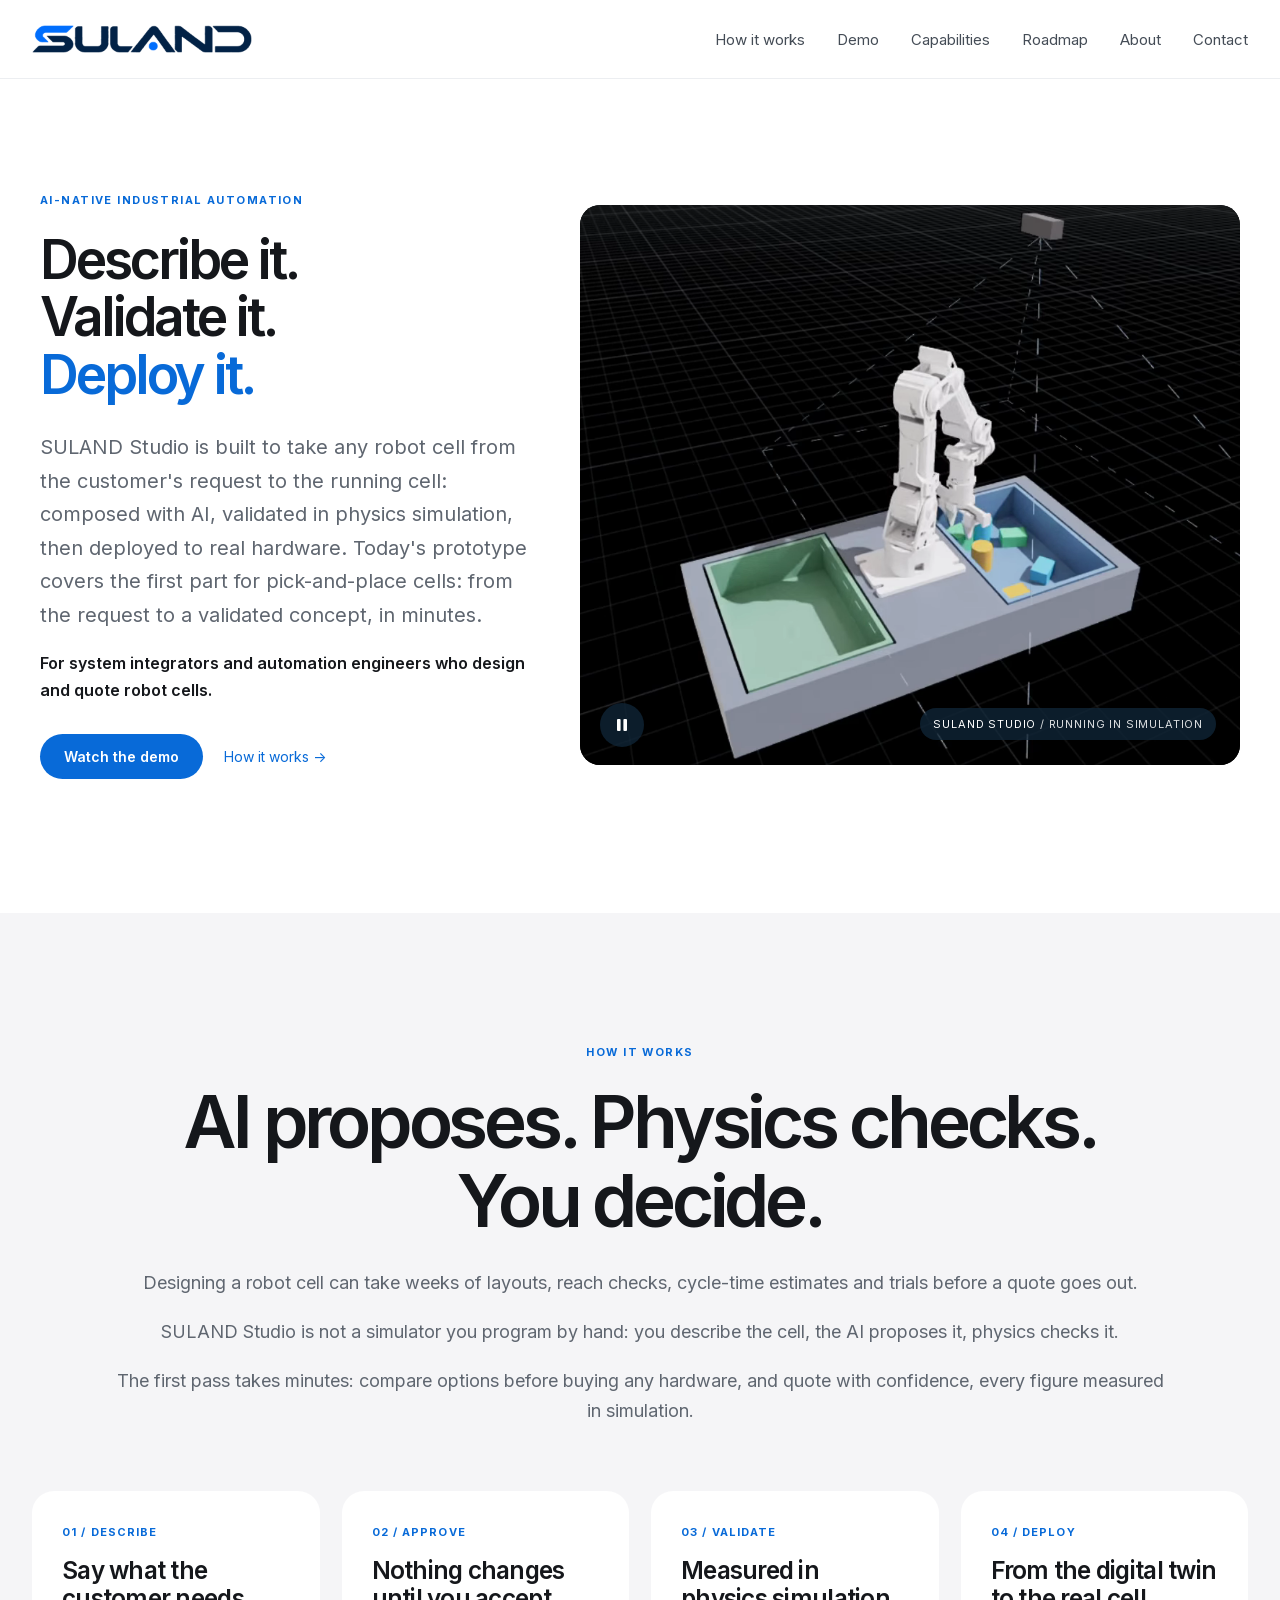
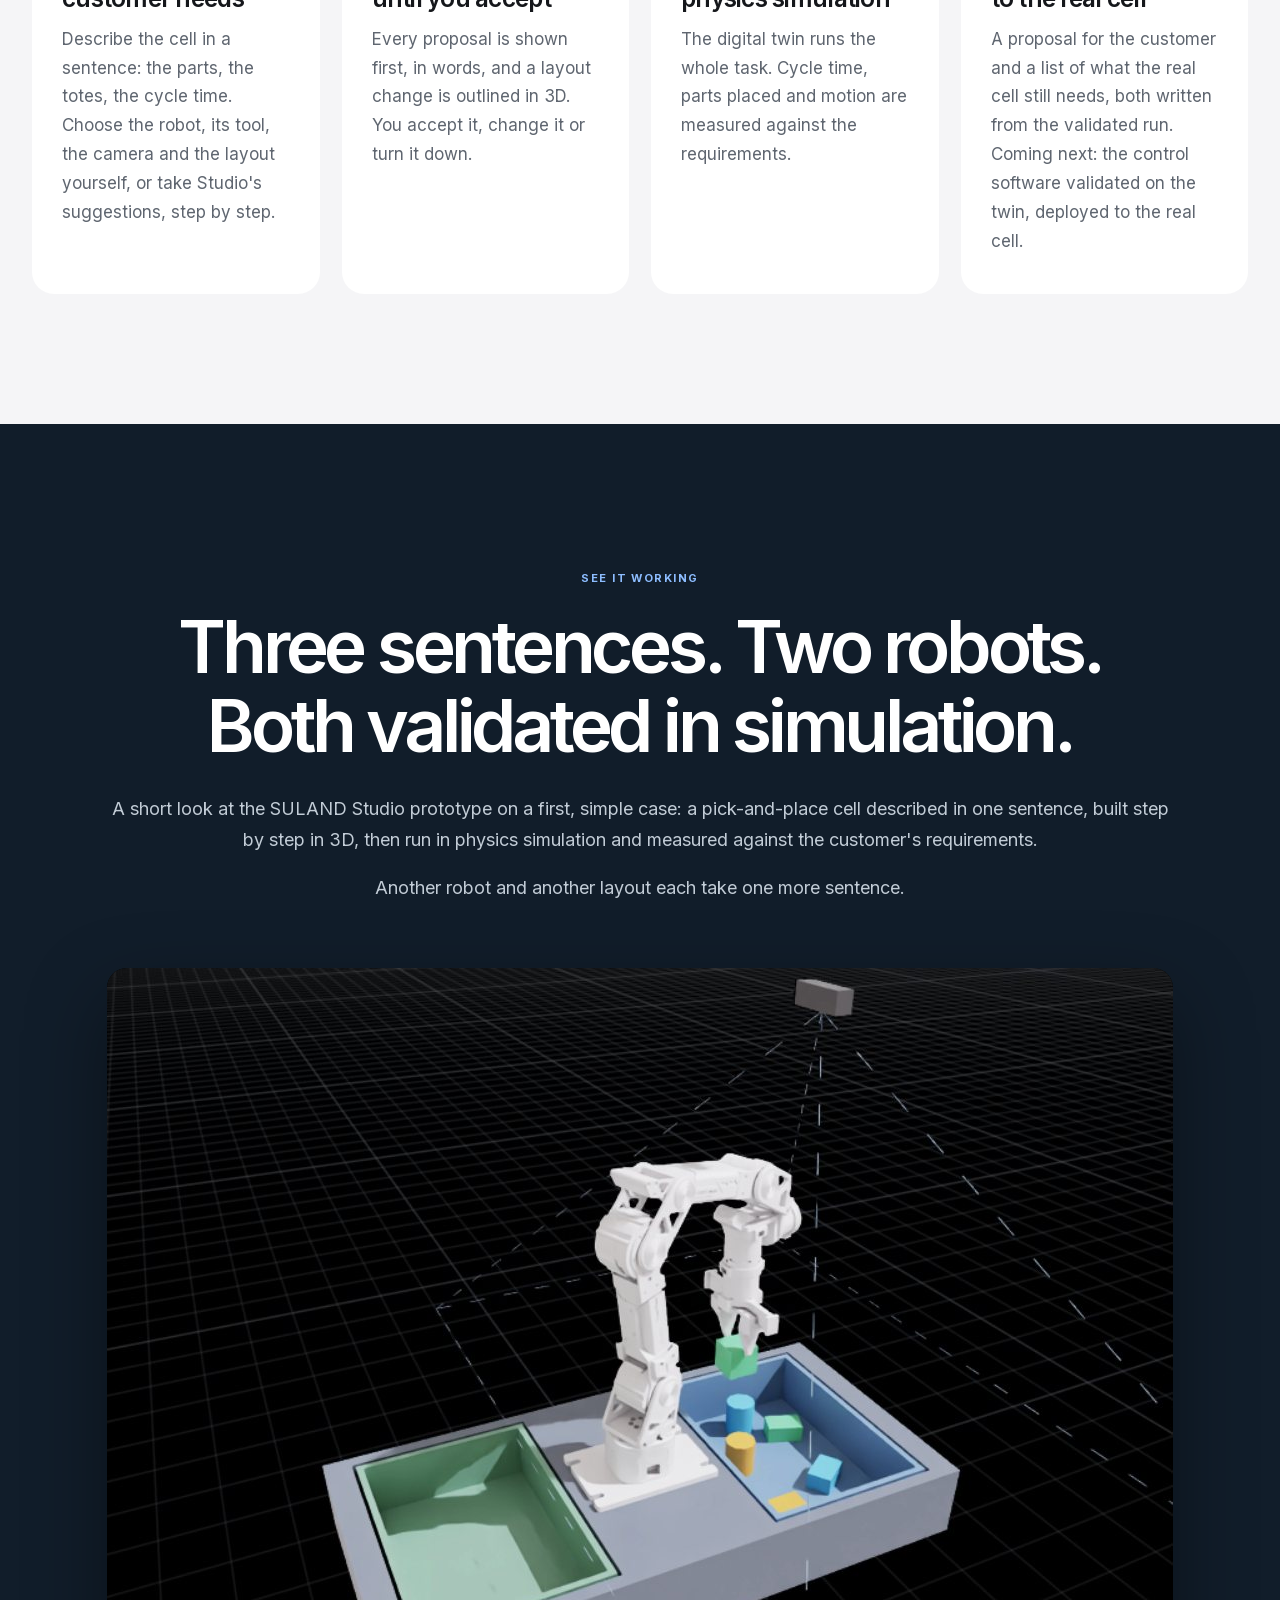
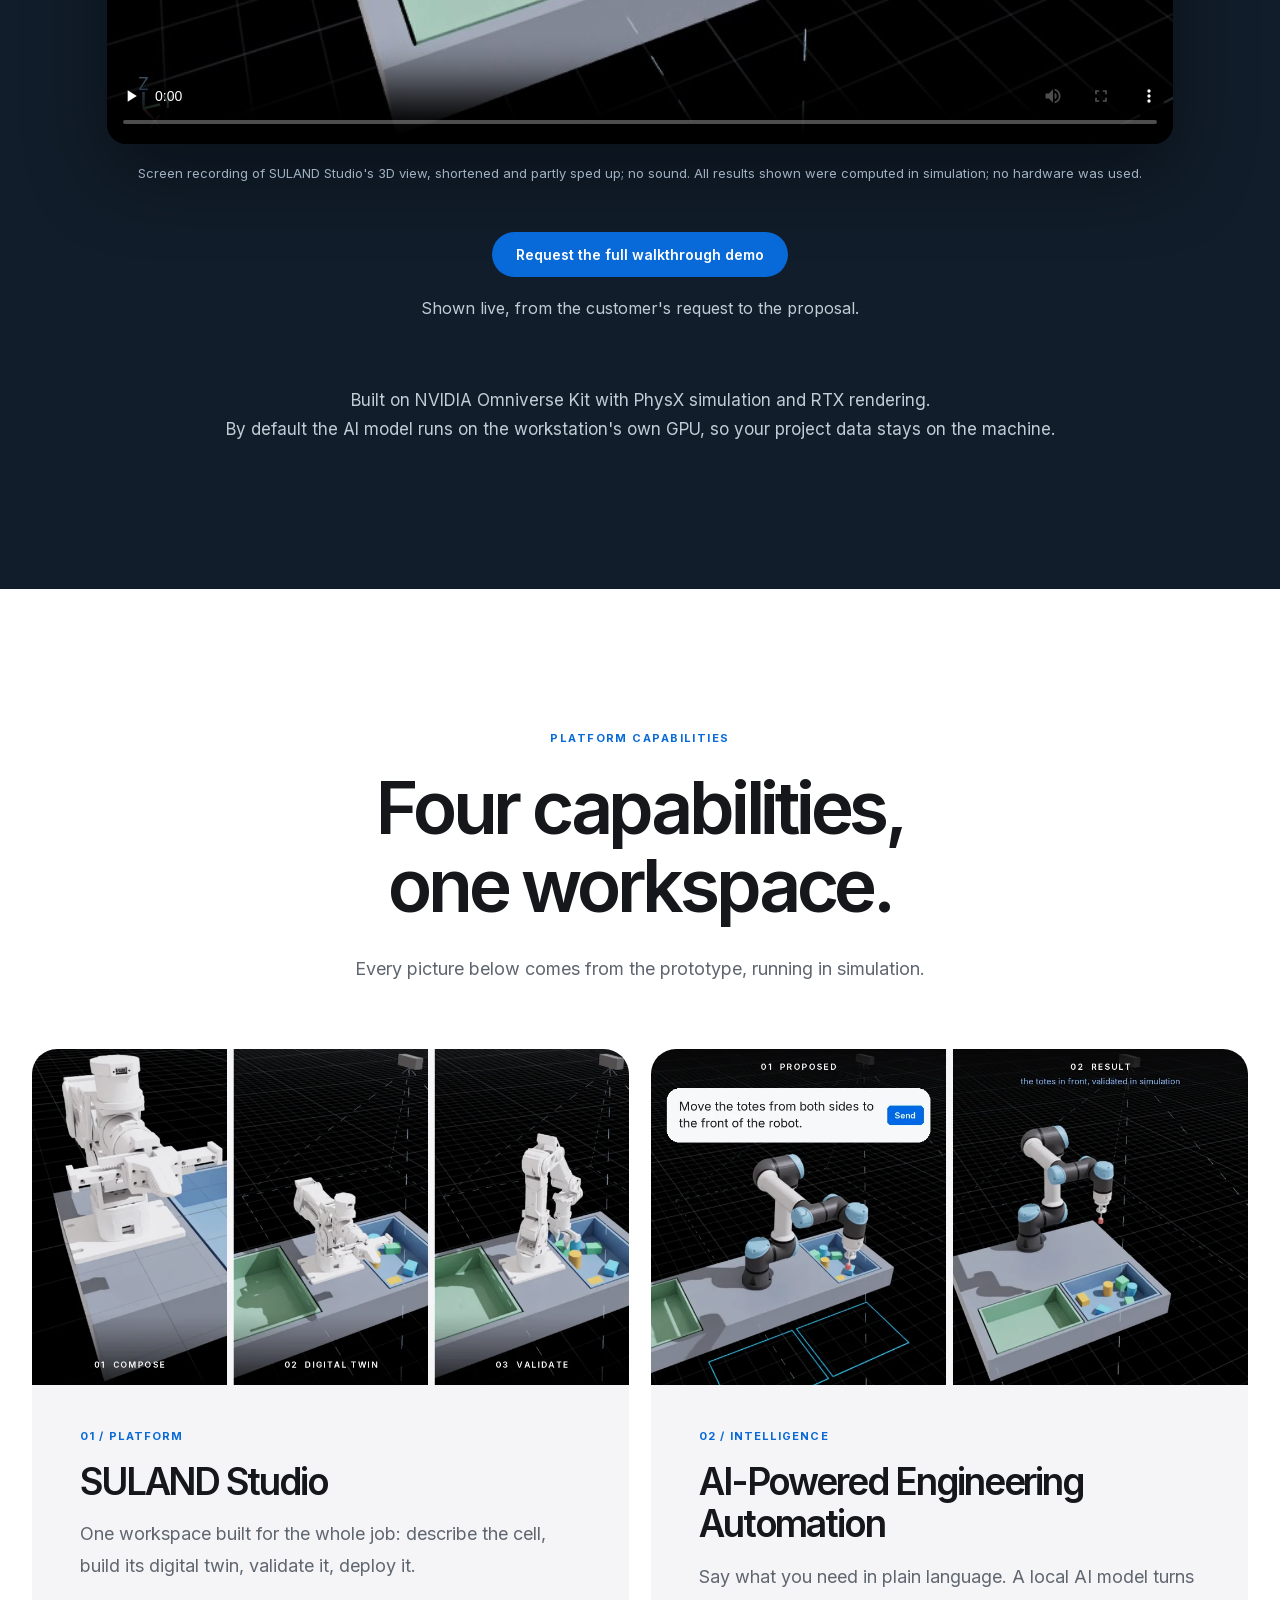
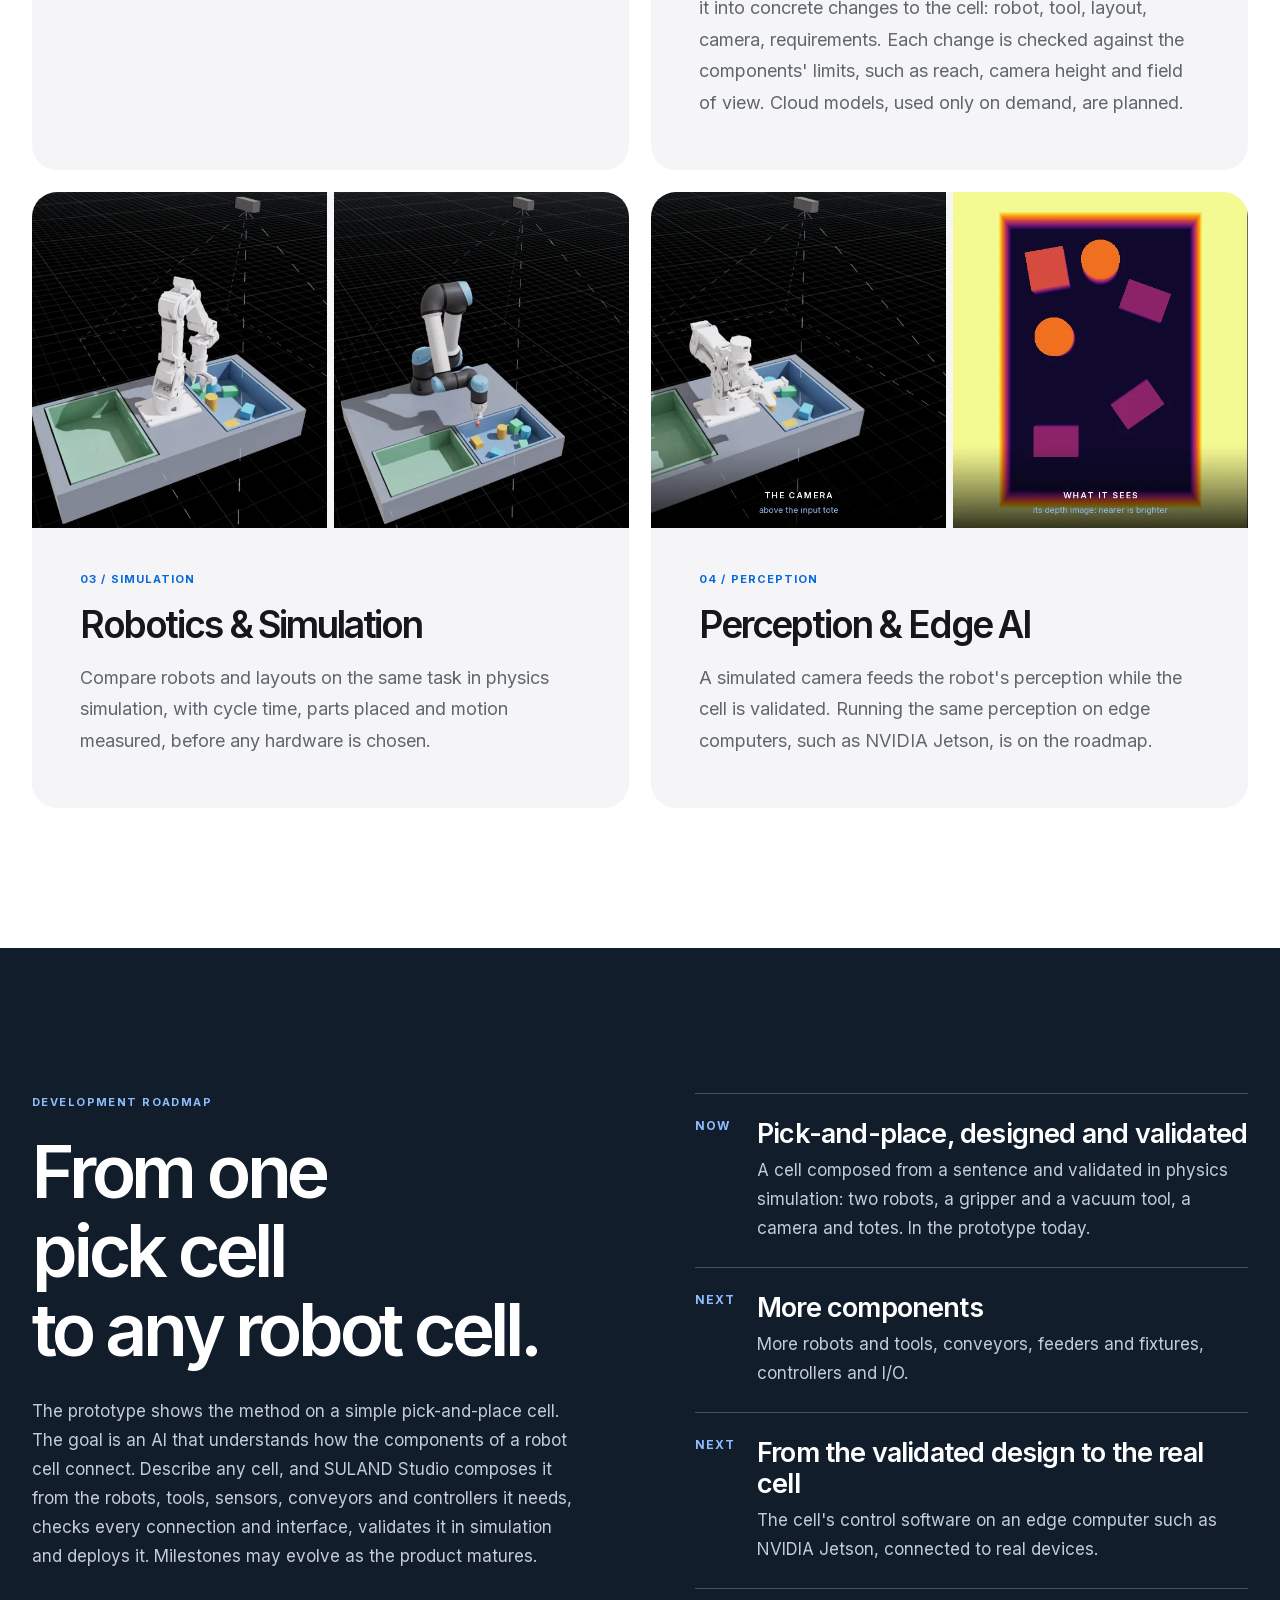
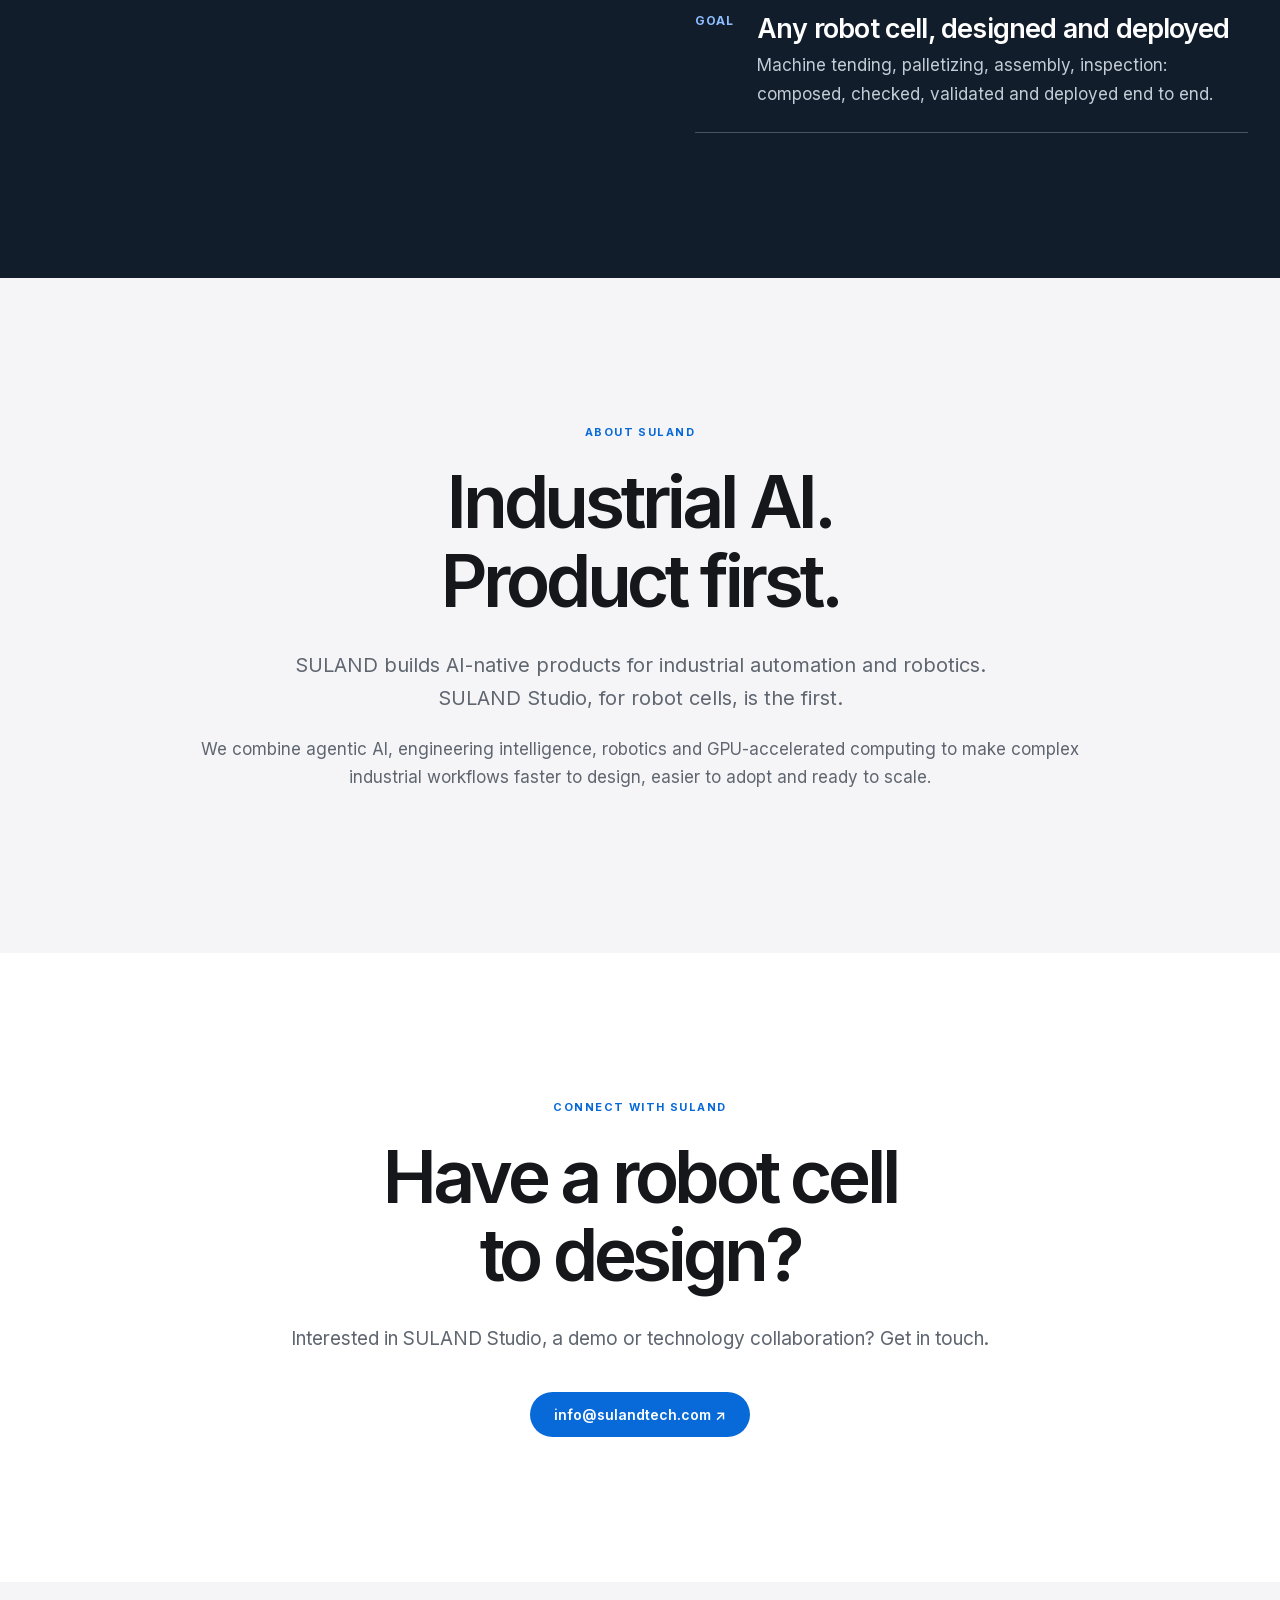
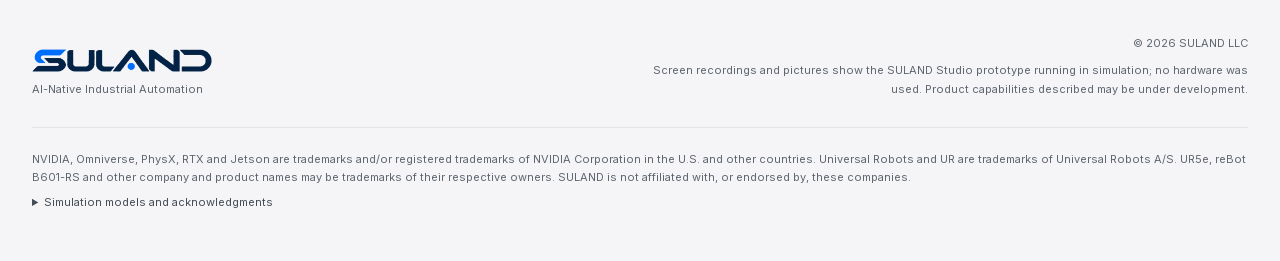
==== commit d955ac75: "Add files via upload" ====
--- a/index.html
+++ b/index.html
@@ -73,8 +73,8 @@
     </div>
     <div class="hero-image">
       <video id="hero-loop" autoplay muted loop playsinline preload="metadata" poster="assets/hero-loop-poster.jpg" width="1066" height="776" aria-label="SULAND Studio in simulation: a robot arm moves six parts from one tote to another">
-        <source src="assets/hero-loop.webm" type="video/webm">
-        <source src="assets/hero-loop.mp4" type="video/mp4">
+        <source src="assets/hero-loop.mp4" type='video/mp4; codecs="avc1.640029"'>
+        <source src="assets/hero-loop.webm" type='video/webm; codecs="vp9"'>
       </video>
       <button class="loop-toggle" type="button" aria-label="Pause the animation">
         <svg class="pause" viewBox="0 0 14 14" aria-hidden="true"><rect x="2" y="1" width="3.6" height="12" rx="1"/><rect x="8.4" y="1" width="3.6" height="12" rx="1"/></svg>
@@ -134,8 +134,8 @@
 
     <figure class="demo-video">
       <video controls playsinline preload="none" poster="assets/teaser-poster.jpg" width="1066" height="776" aria-label="SULAND Studio teaser: a robot cell described in one sentence, built step by step in 3D and picking six parts in simulation, then a second robot and a new layout, each asked for in one sentence">
-        <source src="assets/teaser.webm" type="video/webm">
-        <source src="assets/teaser.mp4" type="video/mp4">
+        <source src="assets/teaser.mp4" type='video/mp4; codecs="avc1.640029"'>
+        <source src="assets/teaser.webm" type='video/webm; codecs="vp9"'>
         <a href="assets/teaser.mp4">Open the teaser (MP4)</a>
       </video>
       <figcaption>Screen recording of SULAND Studio's 3D view, shortened and partly sped up; no sound. All results shown were computed in simulation; no hardware was used.</figcaption>
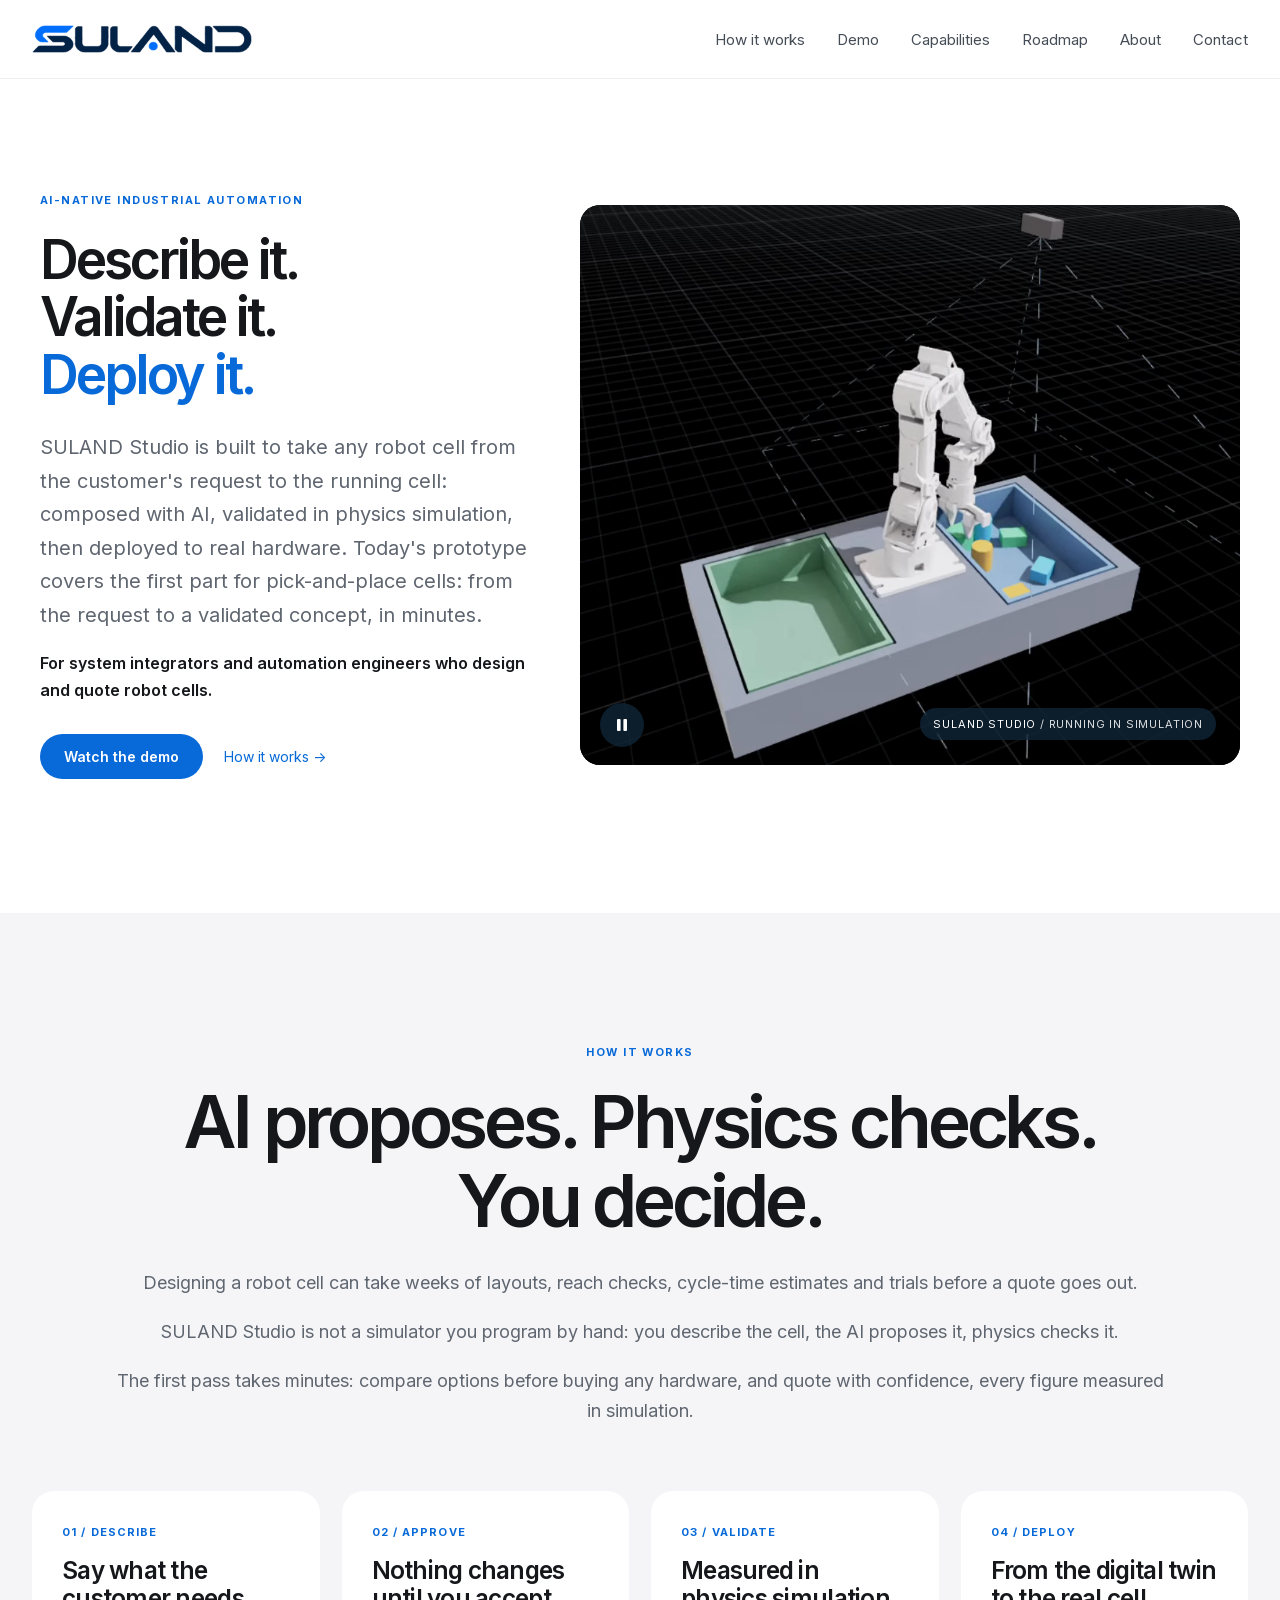
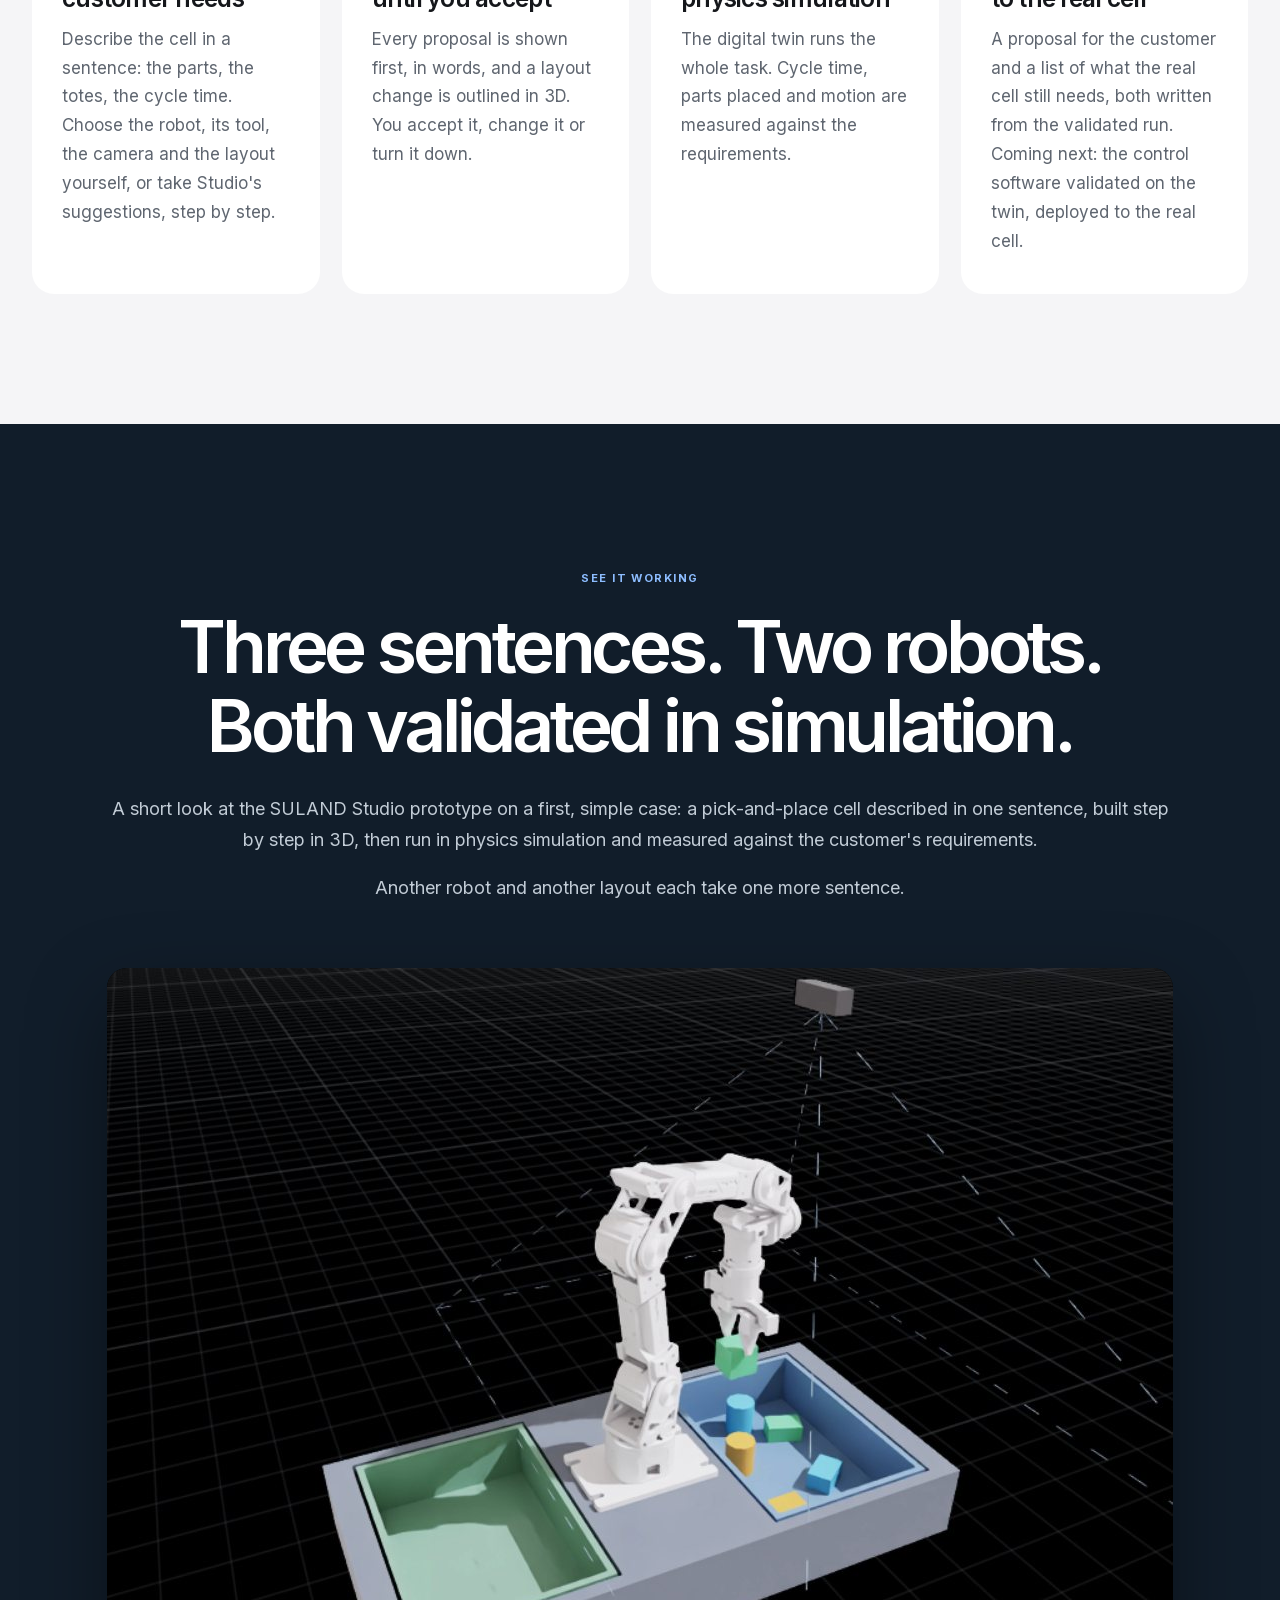
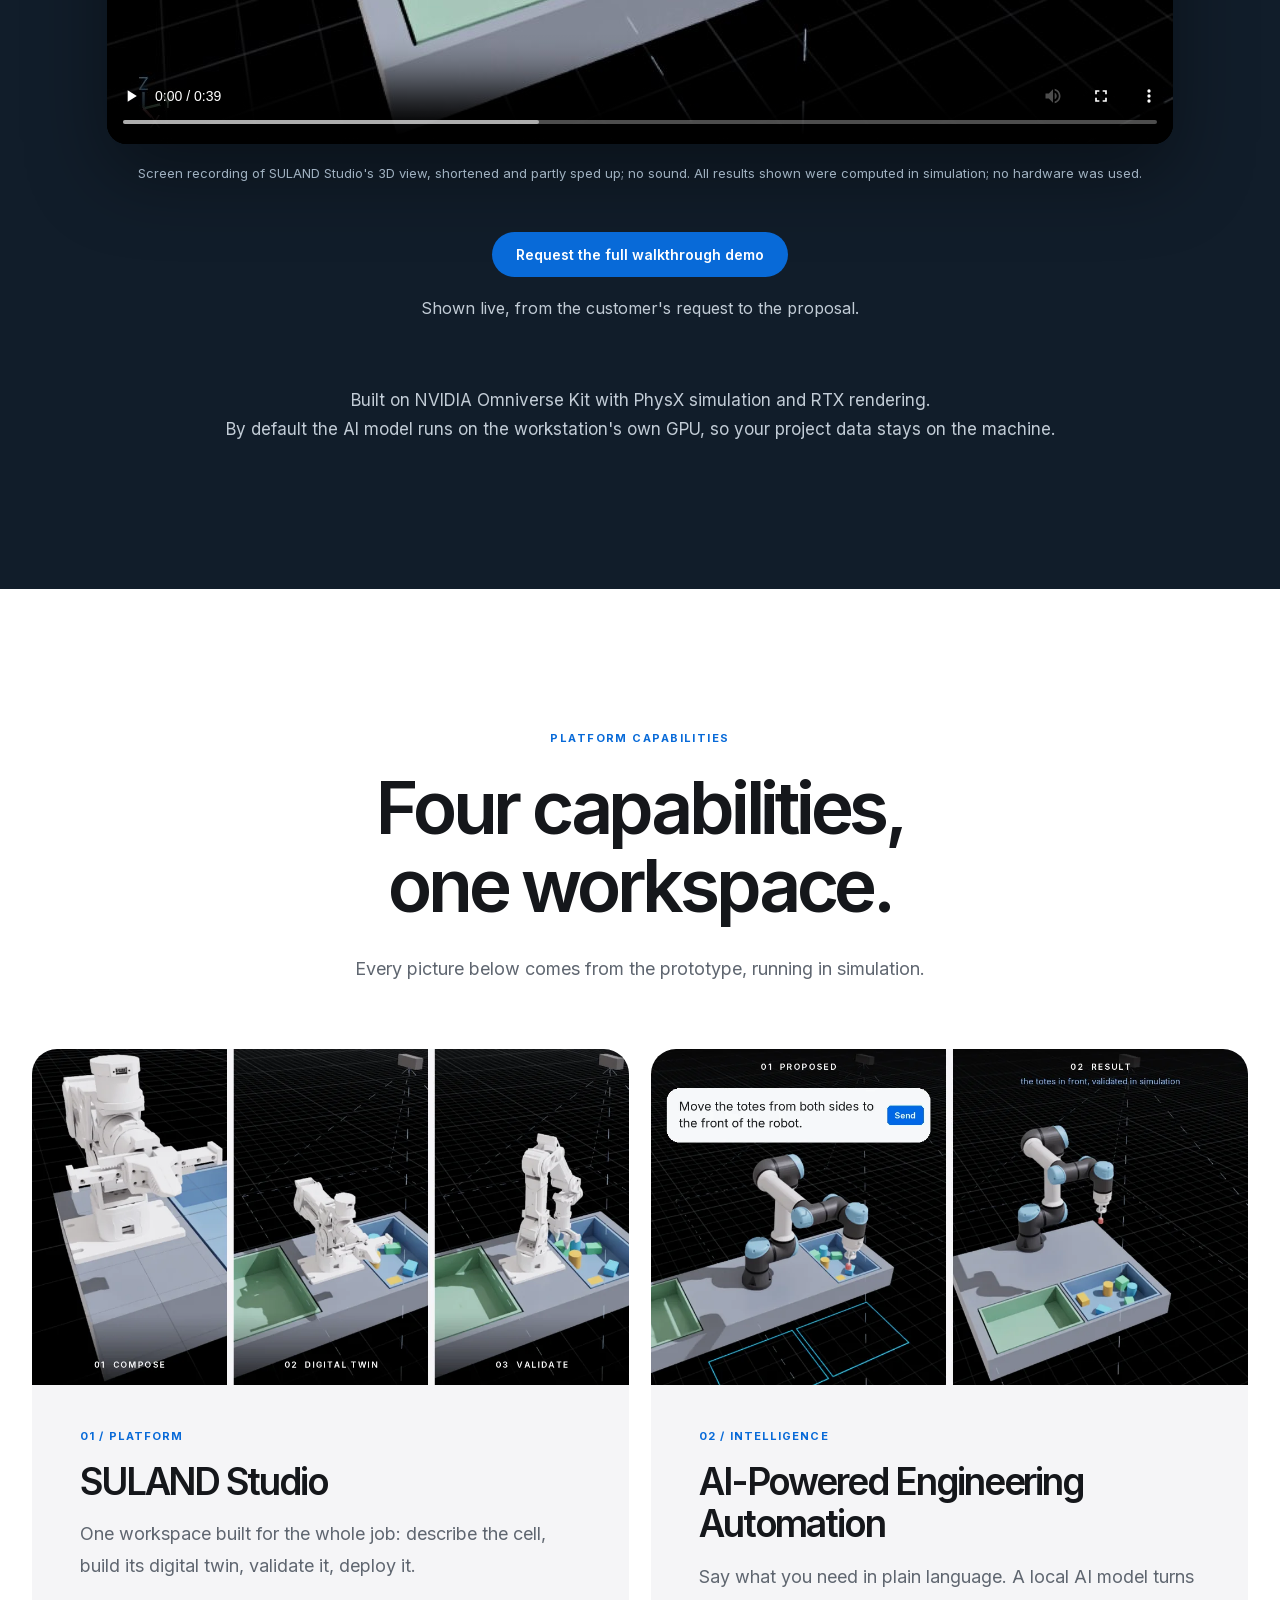
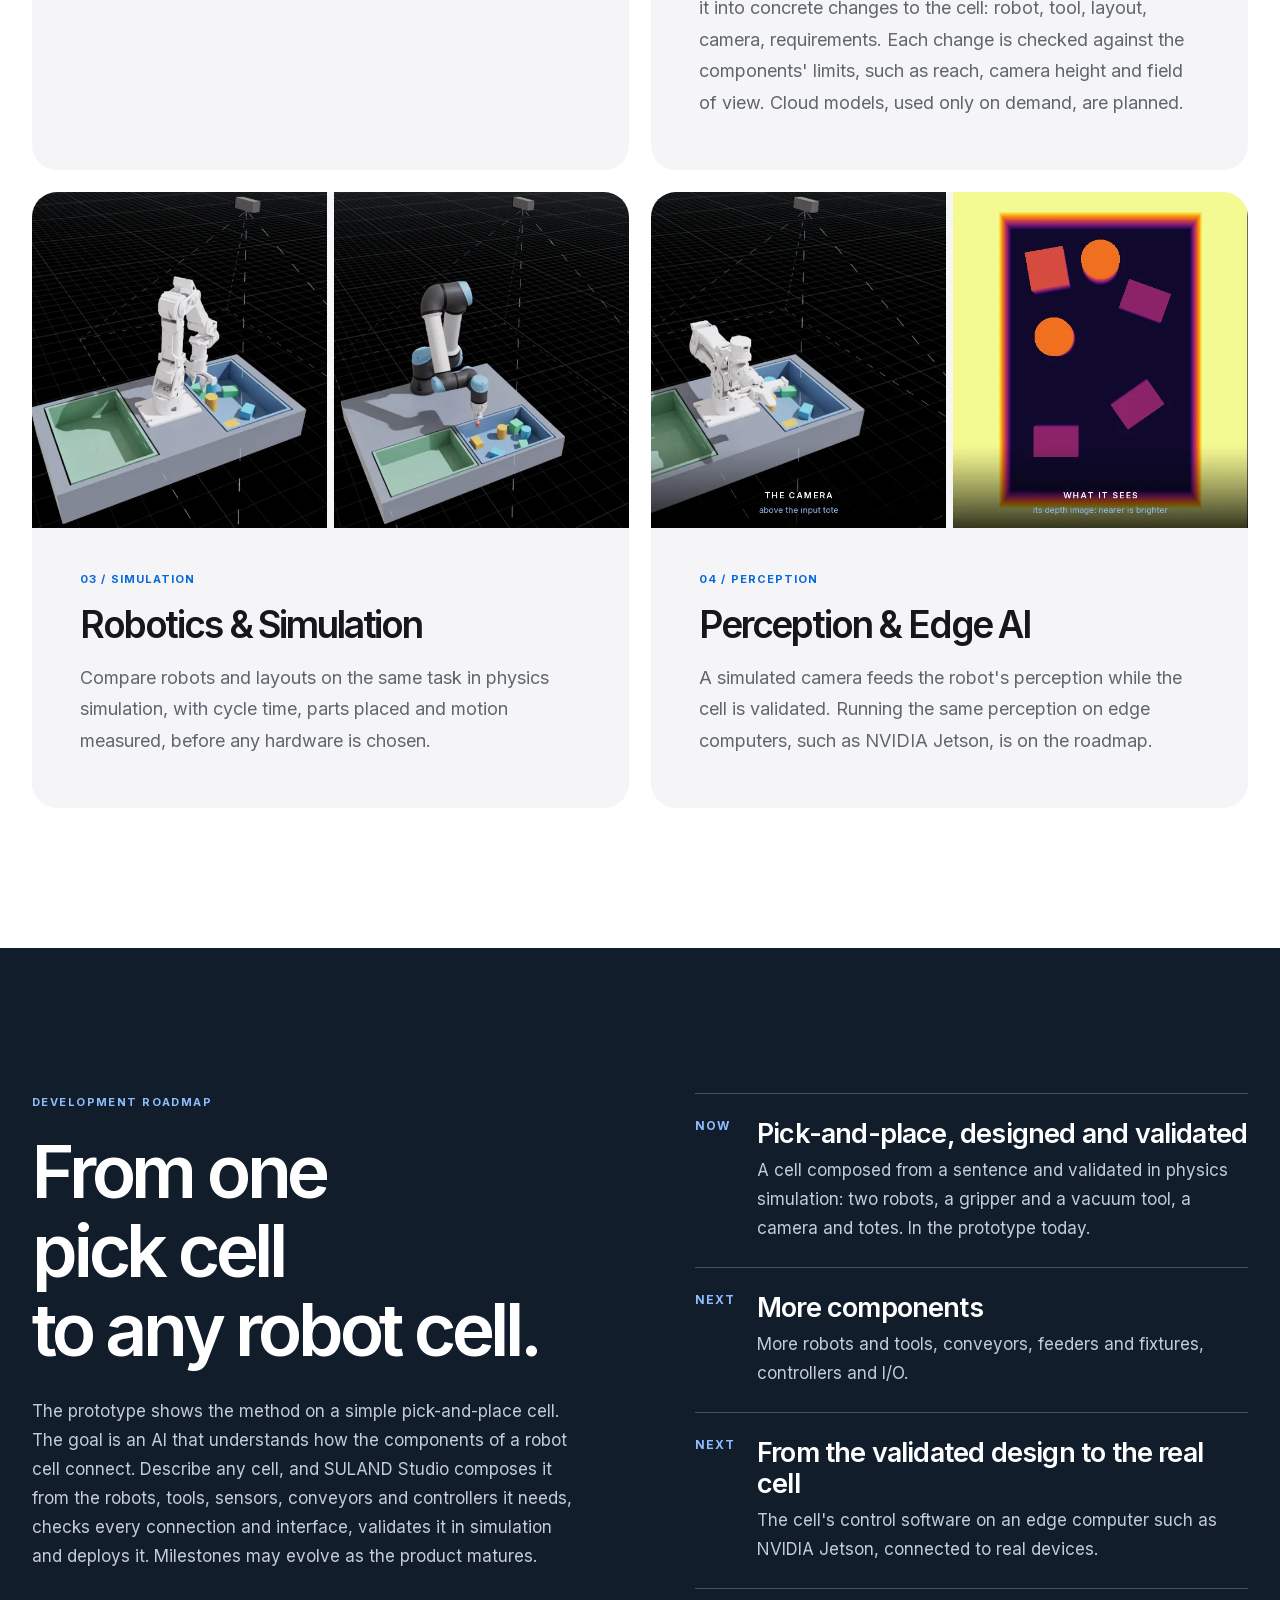
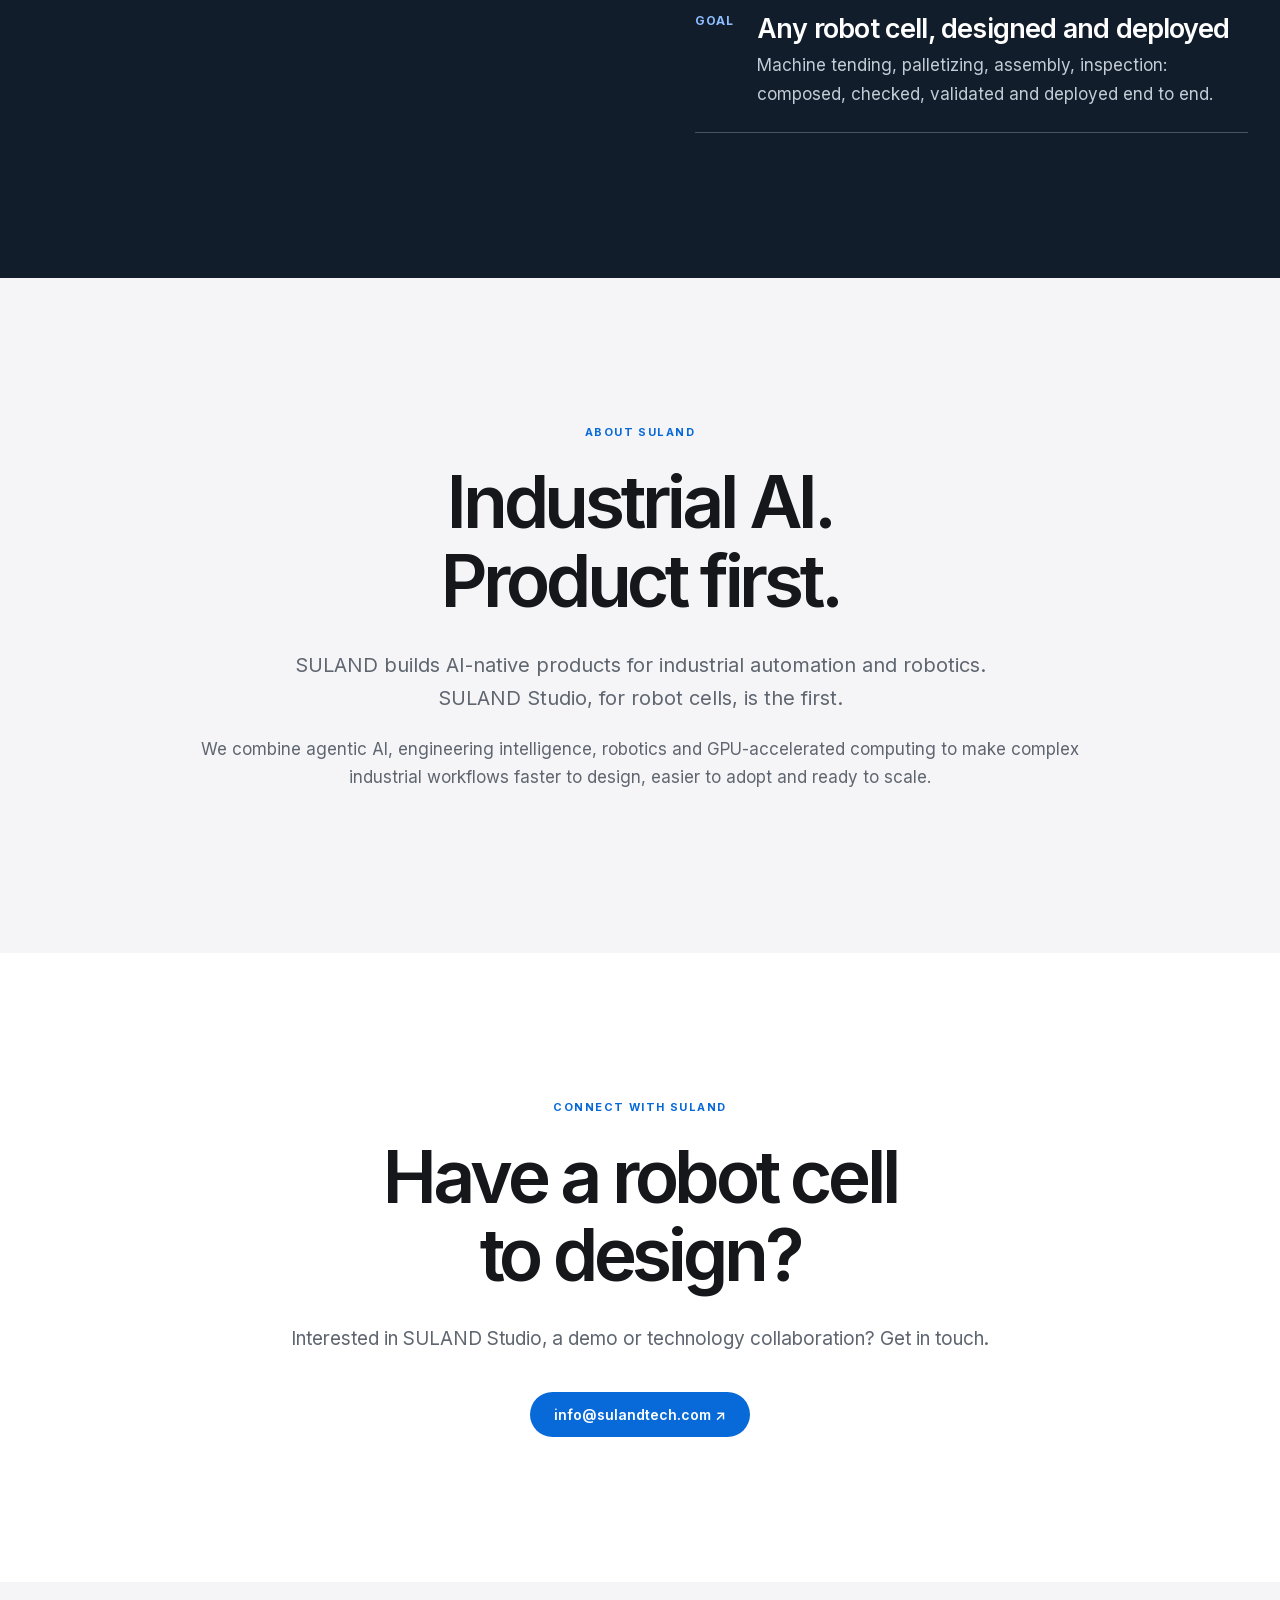
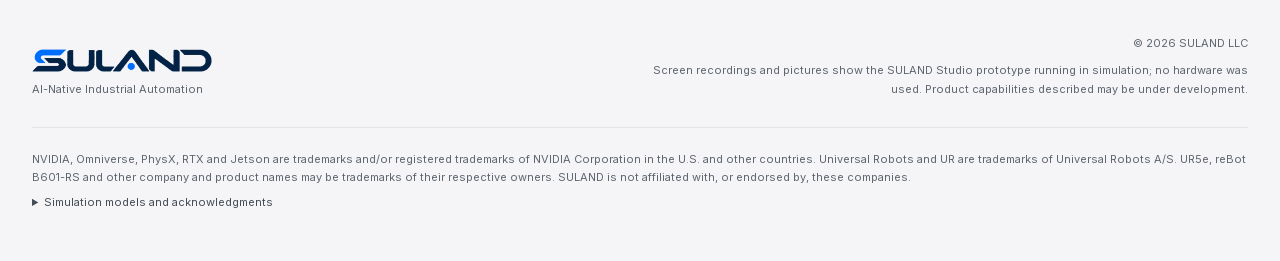
==== commit 98c74909: "Add files via upload" ====
--- a/index.html
+++ b/index.html
@@ -72,7 +72,7 @@
       </div>
     </div>
     <div class="hero-image">
-      <video id="hero-loop" autoplay muted loop playsinline preload="metadata" poster="assets/hero-loop-poster.jpg" width="1066" height="776" aria-label="SULAND Studio in simulation: a robot arm moves six parts from one tote to another">
+      <video id="hero-loop" autoplay muted loop playsinline webkit-playsinline x5-playsinline preload="metadata" poster="assets/hero-loop-poster.jpg" width="1066" height="776" aria-label="SULAND Studio in simulation: a robot arm moves six parts from one tote to another">
         <source src="assets/hero-loop.mp4" type='video/mp4; codecs="avc1.640029"'>
         <source src="assets/hero-loop.webm" type='video/webm; codecs="vp9"'>
       </video>
@@ -133,7 +133,7 @@
     </div>
 
     <figure class="demo-video">
-      <video controls playsinline preload="none" poster="assets/teaser-poster.jpg" width="1066" height="776" aria-label="SULAND Studio teaser: a robot cell described in one sentence, built step by step in 3D and picking six parts in simulation, then a second robot and a new layout, each asked for in one sentence">
+      <video controls playsinline webkit-playsinline x5-playsinline preload="metadata" poster="assets/teaser-poster.jpg" width="1066" height="776" aria-label="SULAND Studio teaser: a robot cell described in one sentence, built step by step in 3D and picking six parts in simulation, then a second robot and a new layout, each asked for in one sentence">
         <source src="assets/teaser.mp4" type='video/mp4; codecs="avc1.640029"'>
         <source src="assets/teaser.webm" type='video/webm; codecs="vp9"'>
         <a href="assets/teaser.mp4">Open the teaser (MP4)</a>
@@ -285,6 +285,7 @@
   loop.addEventListener('play', show);
   loop.addEventListener('pause', show);
   toggle.addEventListener('click', () => { wanted = loop.paused; if (wanted) play(); else loop.pause(); });
+  document.addEventListener('WeixinJSBridgeReady', () => { if (wanted) play(); });  // WeChat's own browser.
   if ('IntersectionObserver' in window) {
     new IntersectionObserver(entries => entries.forEach(entry => {
       if (!entry.isIntersecting) loop.pause(); else if (wanted) play();
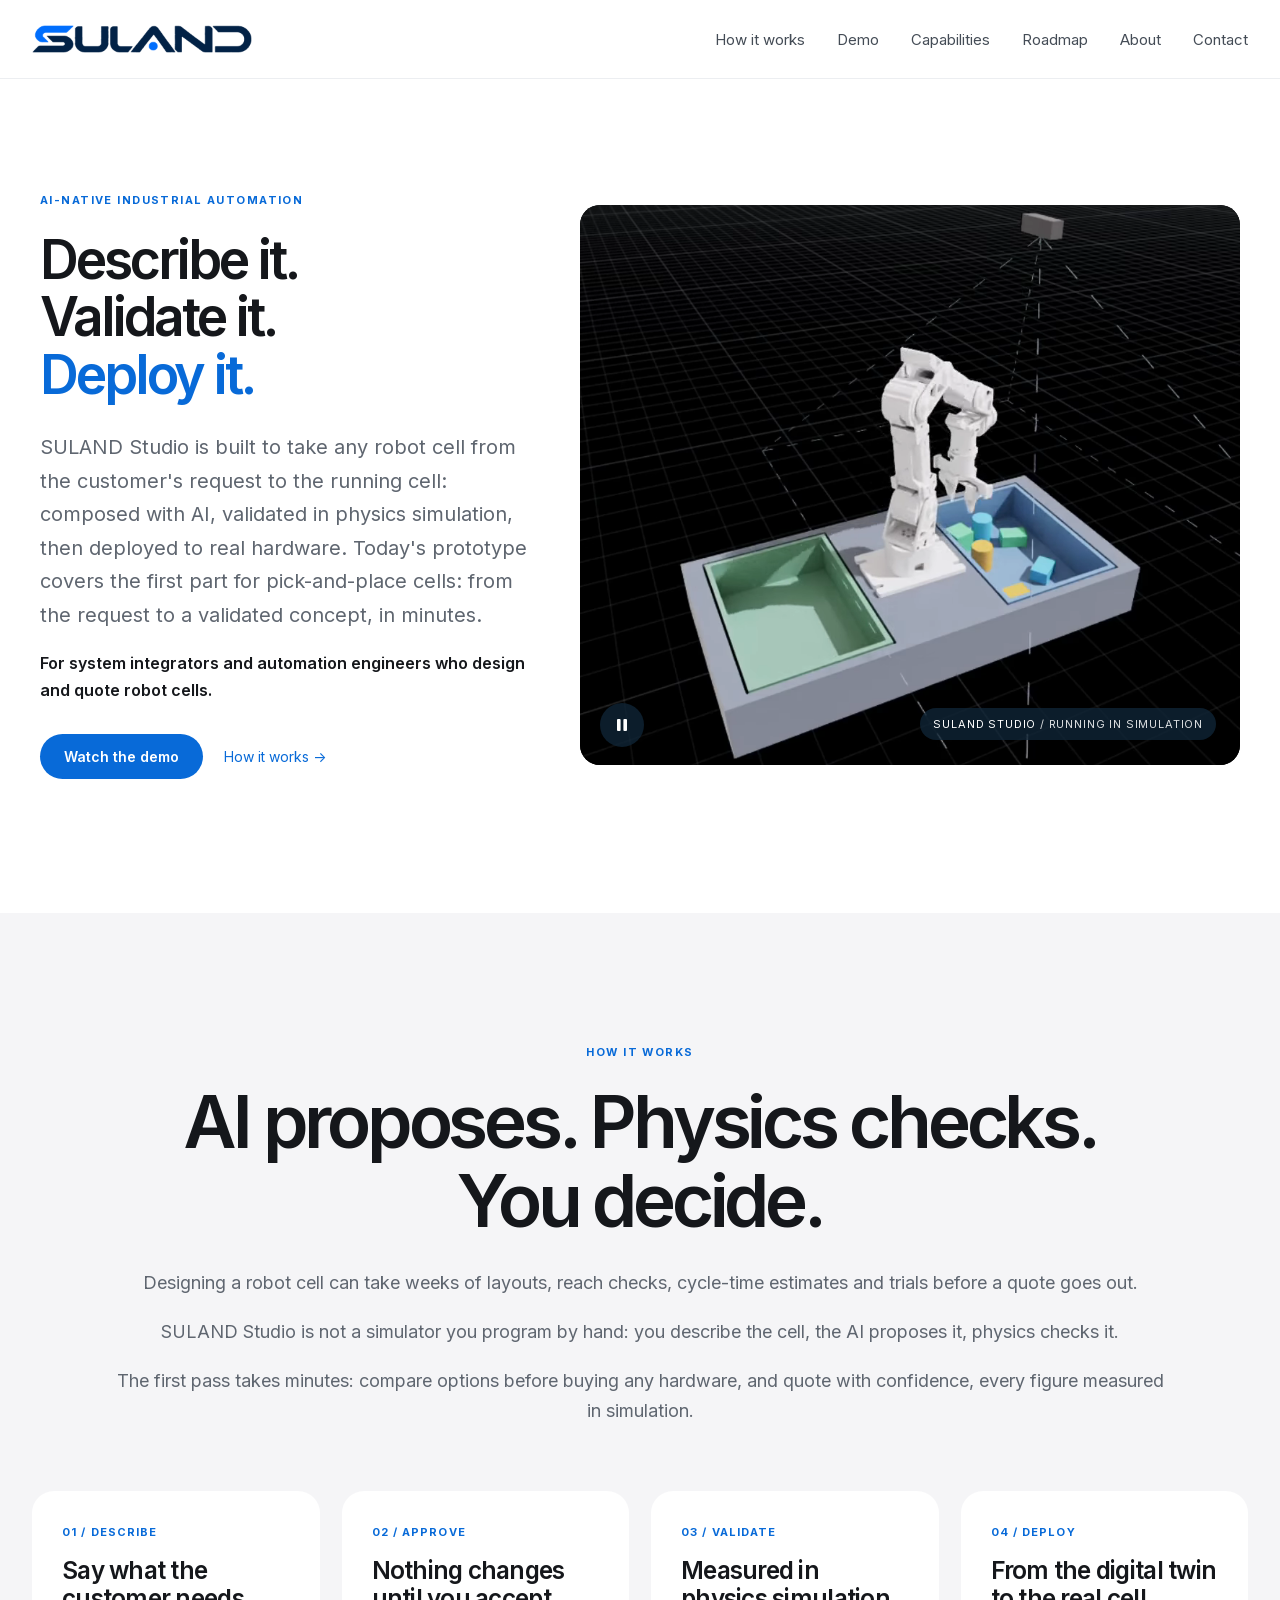
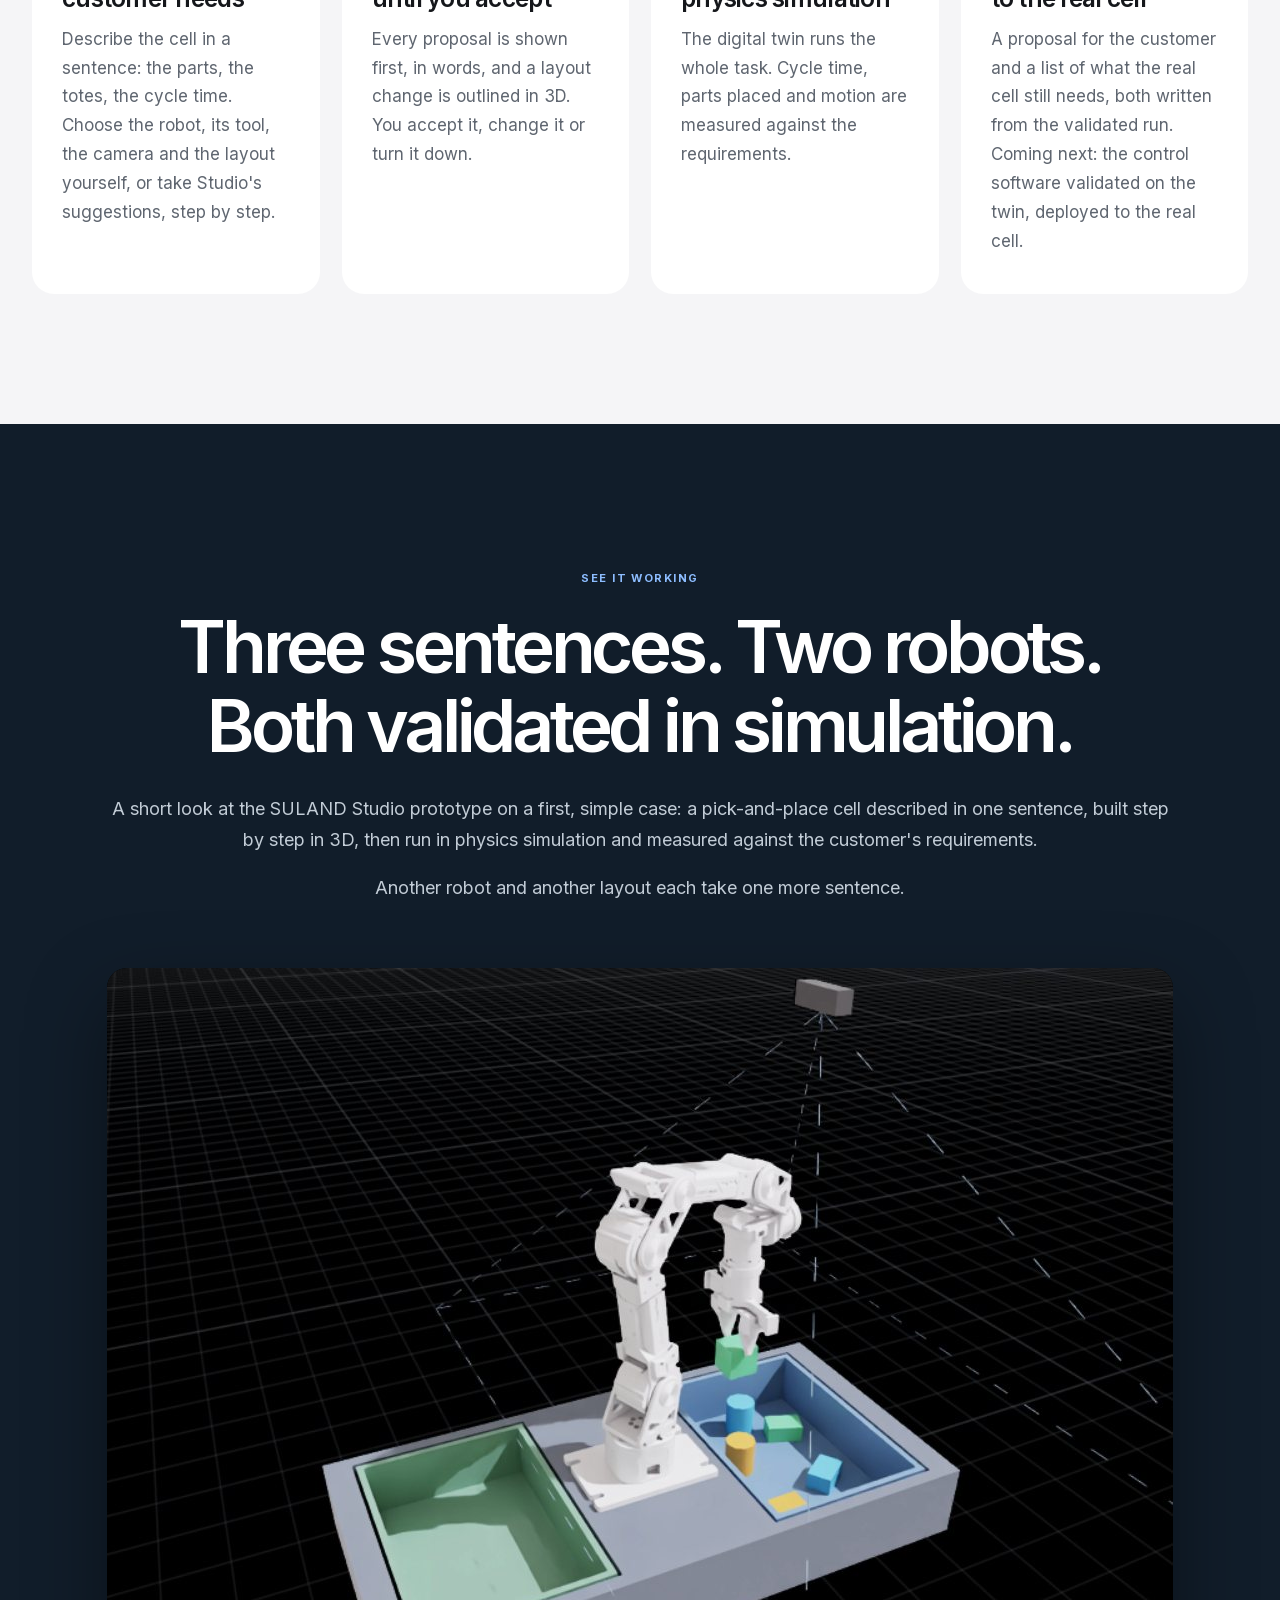
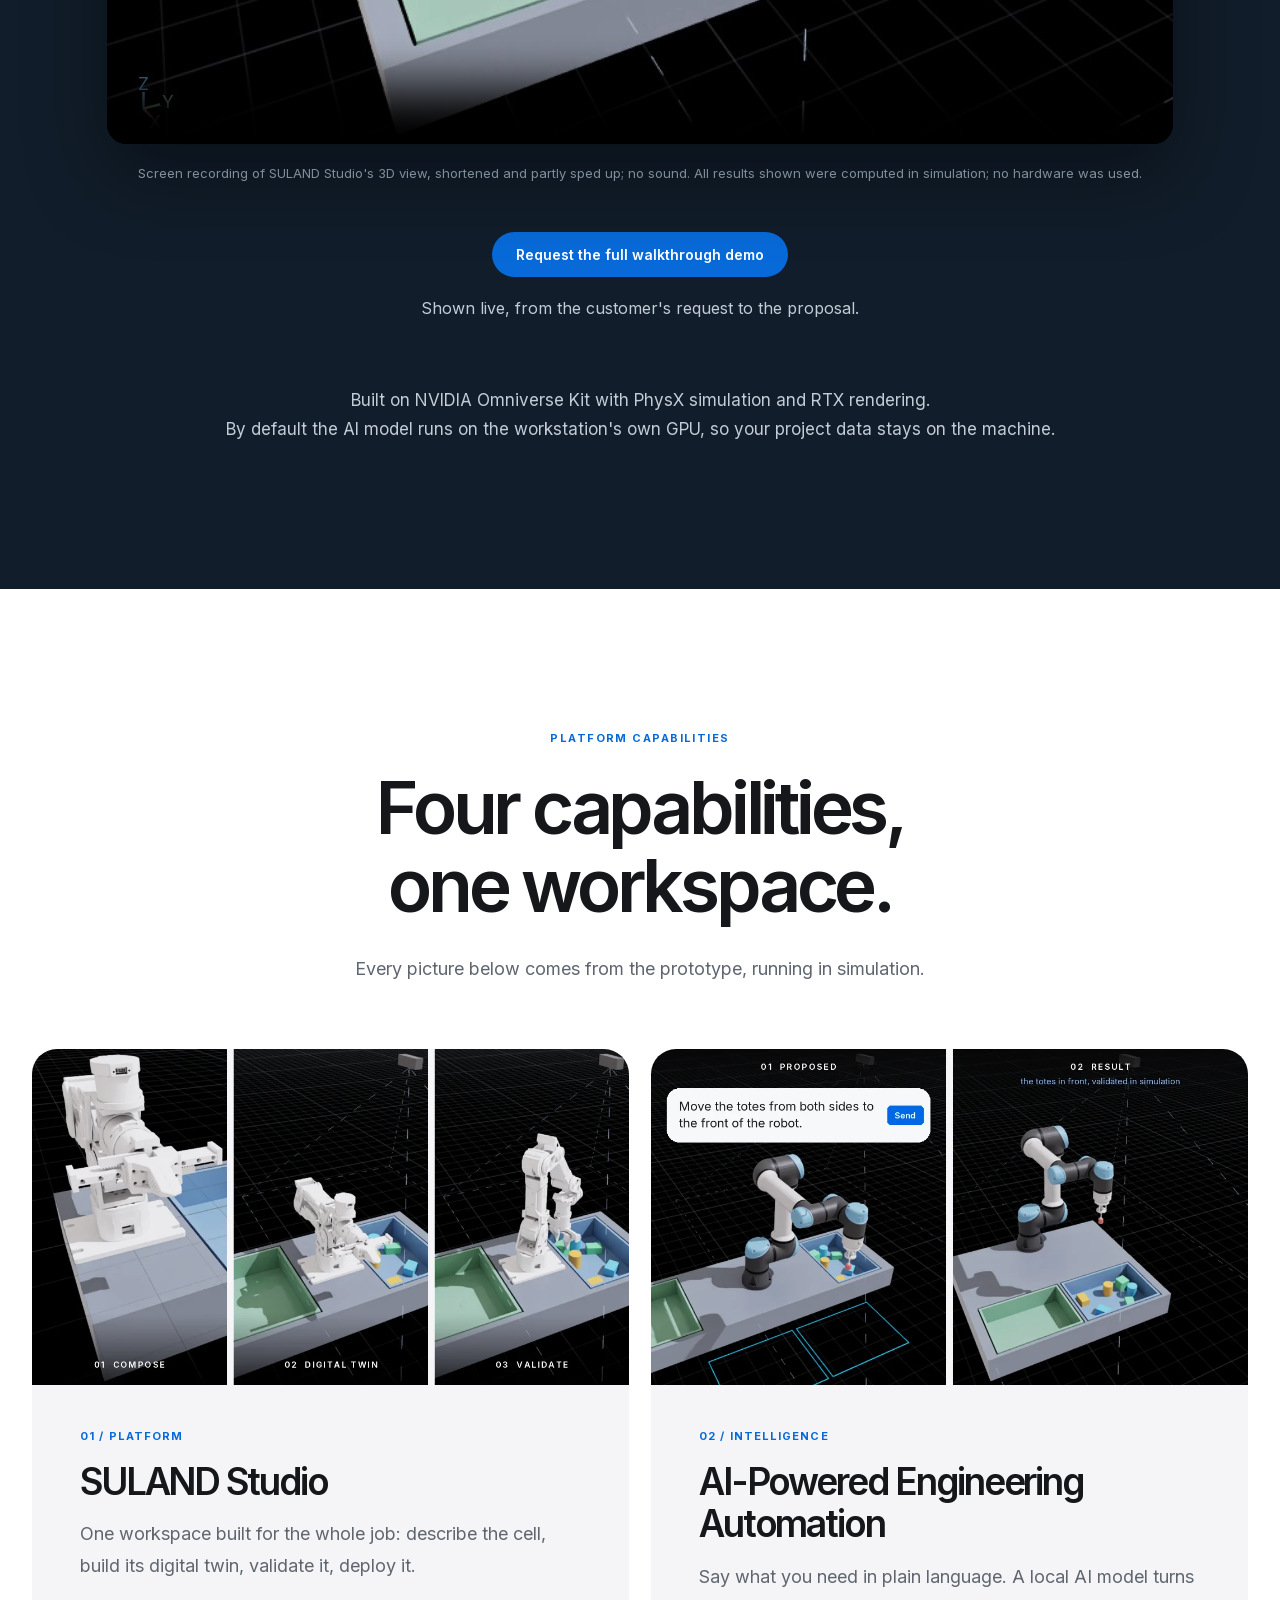
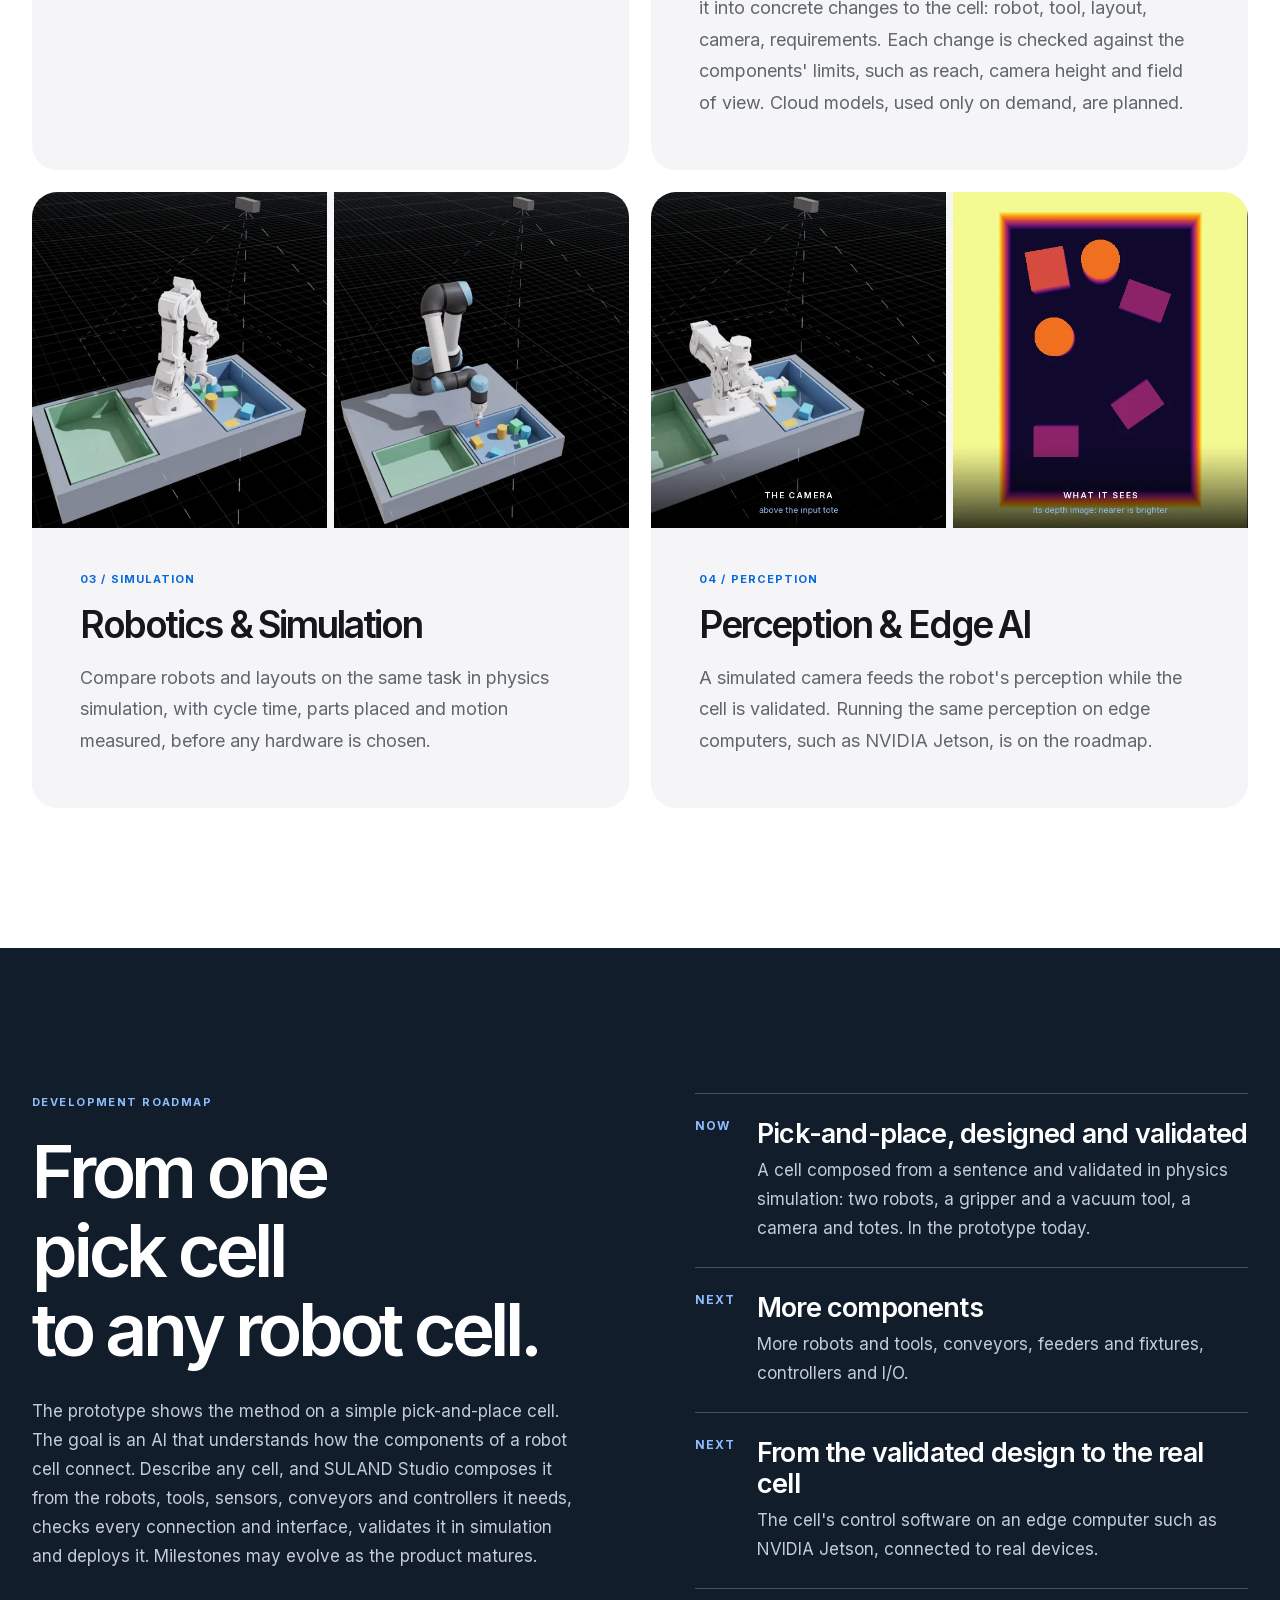
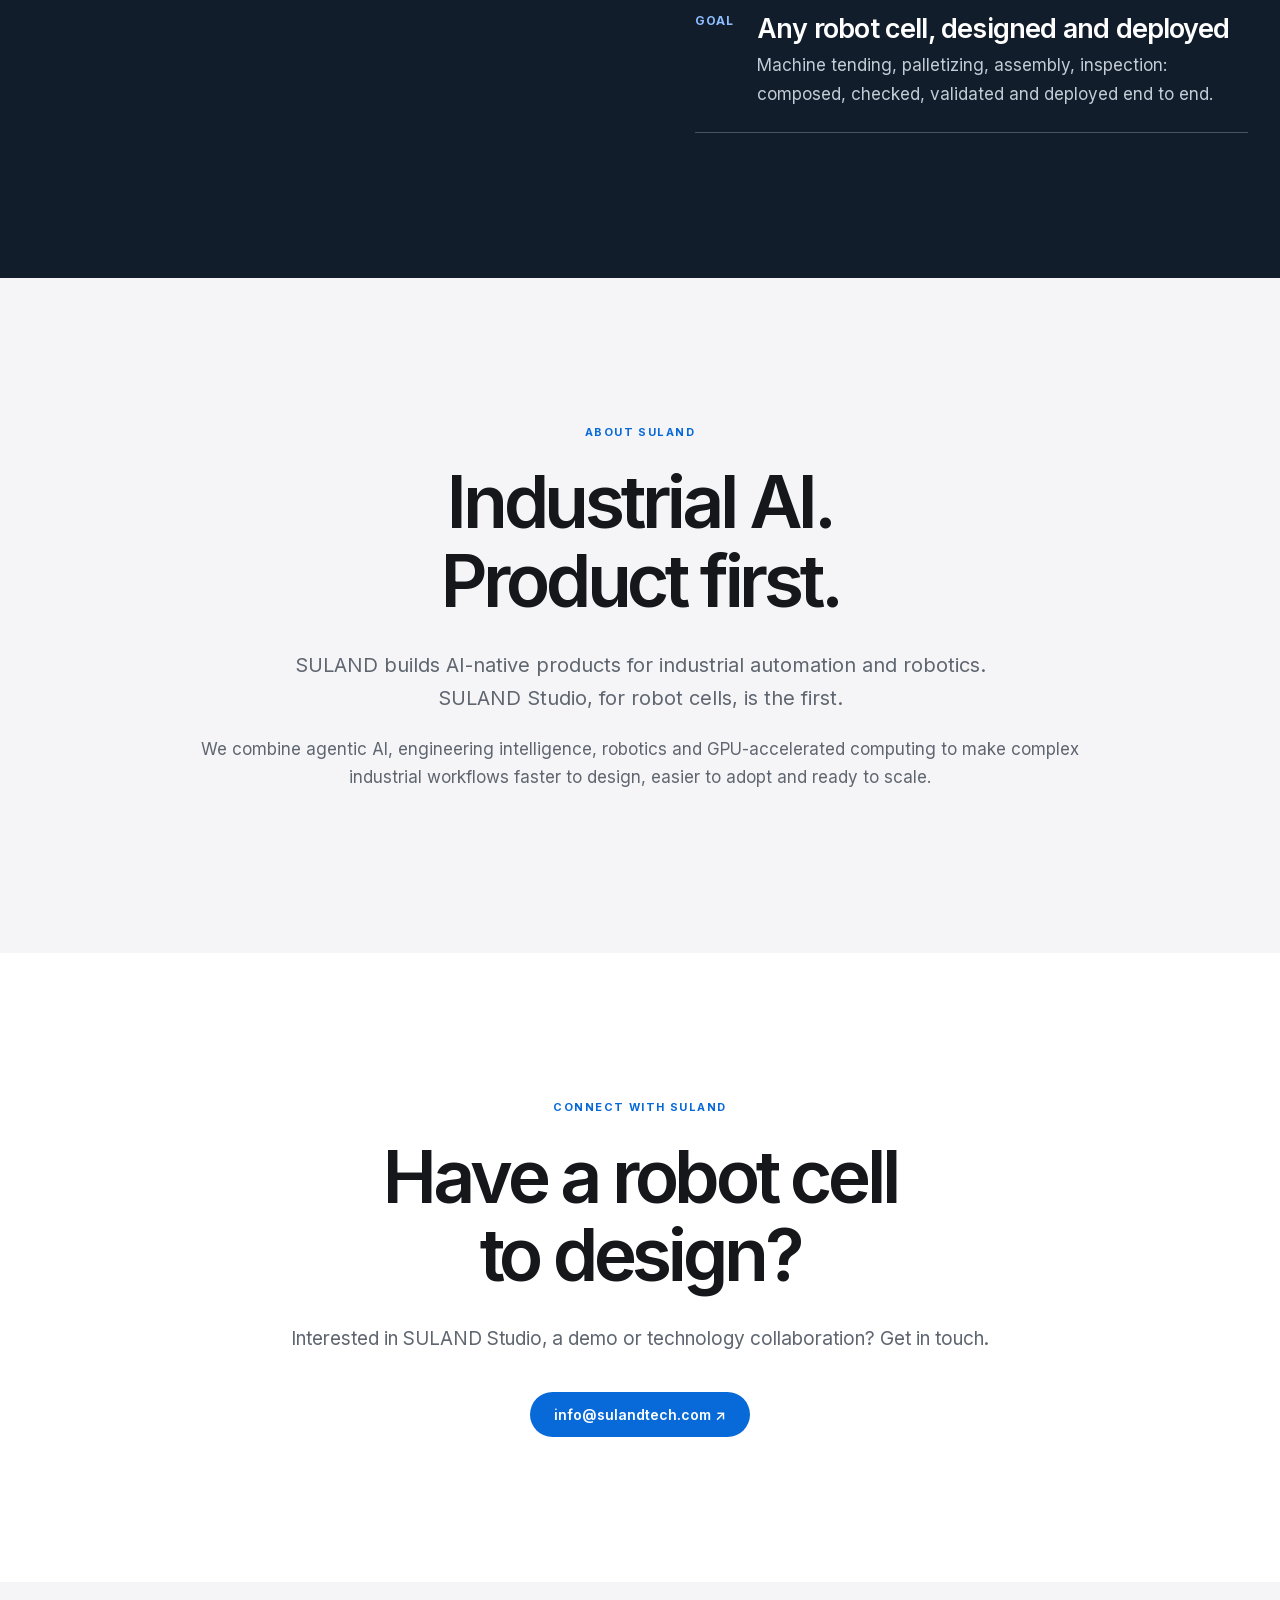
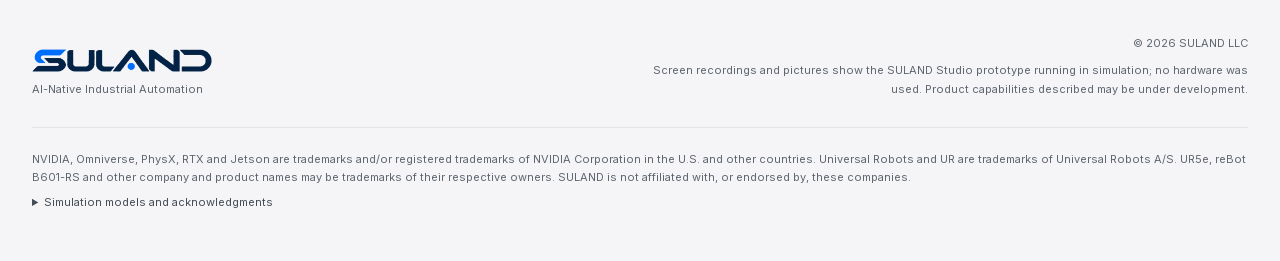
==== commit 7bbdfc05: "Add files via upload" ====
--- a/index.html
+++ b/index.html
@@ -73,7 +73,7 @@
     </div>
     <div class="hero-image">
       <video id="hero-loop" autoplay muted loop playsinline webkit-playsinline x5-playsinline preload="metadata" poster="assets/hero-loop-poster.jpg" width="1066" height="776" aria-label="SULAND Studio in simulation: a robot arm moves six parts from one tote to another">
-        <source src="assets/hero-loop.mp4" type='video/mp4; codecs="avc1.640029"'>
+        <source src="assets/hero-loop.mp4" type='video/mp4; codecs="avc1.4D401F"'>
         <source src="assets/hero-loop.webm" type='video/webm; codecs="vp9"'>
       </video>
       <button class="loop-toggle" type="button" aria-label="Pause the animation">
@@ -133,11 +133,14 @@
     </div>
 
     <figure class="demo-video">
-      <video controls playsinline webkit-playsinline x5-playsinline preload="metadata" poster="assets/teaser-poster.jpg" width="1066" height="776" aria-label="SULAND Studio teaser: a robot cell described in one sentence, built step by step in 3D and picking six parts in simulation, then a second robot and a new layout, each asked for in one sentence">
-        <source src="assets/teaser.mp4" type='video/mp4; codecs="avc1.640029"'>
-        <source src="assets/teaser.webm" type='video/webm; codecs="vp9"'>
-        <a href="assets/teaser.mp4">Open the teaser (MP4)</a>
-      </video>
+      <div class="teaser-frame">
+        <video id="teaser" controls playsinline webkit-playsinline x5-playsinline preload="metadata" poster="assets/teaser-poster.jpg" width="1066" height="776" aria-label="SULAND Studio teaser: a robot cell described in one sentence, built step by step in 3D and picking six parts in simulation, then a second robot and a new layout, each asked for in one sentence">
+          <source src="assets/teaser.mp4" type='video/mp4; codecs="avc1.4D401F"'>
+          <source src="assets/teaser.webm" type='video/webm; codecs="vp9"'>
+          <a href="assets/teaser.mp4">Open the teaser (MP4)</a>
+        </video>
+        <button class="teaser-play" type="button" aria-label="Play the teaser" hidden><svg viewBox="0 0 14 14" aria-hidden="true"><path d="M3 1.2v11.6a.6.6 0 0 0 .92.5l9-5.8a.6.6 0 0 0 0-1L3.92.7A.6.6 0 0 0 3 1.2z"/></svg></button>
+      </div>
       <figcaption>Screen recording of SULAND Studio's 3D view, shortened and partly sped up; no sound. All results shown were computed in simulation; no hardware was used.</figcaption>
     </figure>
 
@@ -293,6 +296,21 @@
   }
   show();
 }
+// The teaser in WeChat's own browser: there a video with the browser's controls is handed to WeChat's own player, whose
+// picture froze while its timeline ran on, while the hero's loop (muted, without controls) played (the owner,
+// 2026-11-10). So there the teaser plays the same way: muted (it has no sound), started and paused with a tap.
+const teaser = document.getElementById('teaser'), teaserPlay = document.querySelector('.teaser-play');
+if (teaser && teaserPlay && /MicroMessenger/i.test(navigator.userAgent)) {
+  teaser.removeAttribute('controls');
+  teaser.muted = true;
+  teaser.setAttribute('muted', '');
+  const sync = () => { teaserPlay.hidden = !teaser.paused; };
+  const flip = () => { if (teaser.paused) { const started = teaser.play(); if (started) started.catch(() => {}); } else teaser.pause(); };
+  teaserPlay.addEventListener('click', flip);
+  teaser.addEventListener('click', flip);
+  ['play', 'pause', 'ended'].forEach(name => teaser.addEventListener(name, sync));
+  sync();
+}
 </script>
 </body>
 </html>
--- a/style.css
+++ b/style.css
@@ -83,6 +83,11 @@
 .demo .section-head > p { color: #c2ccd6; }
 .demo-video { margin: 0 auto; max-width: 1066px; }
 .demo-video video { width: 100%; aspect-ratio: 1066 / 776; background: #000; border-radius: 20px; box-shadow: 0 30px 80px rgba(0, 0, 0, .4); }
+.teaser-frame { position: relative; }
+/* The teaser's own play button, shown only in WeChat's browser (index.html's script). */
+.teaser-play { position: absolute; left: 50%; top: 50%; width: 76px; height: 76px; margin: -38px 0 0 -38px; padding: 0; border: 0; border-radius: 50%; background: #11283bbd; color: white; display: grid; place-items: center; cursor: pointer; }
+.teaser-play[hidden] { display: none; }
+.teaser-play svg { width: 26px; height: 26px; margin-left: 4px; fill: currentColor; }
 .demo-video figcaption { font-size: 13px; line-height: 1.7; color: #9fb0c0; text-align: center; margin-top: 18px; }
 .demo-cta { text-align: center; margin: 48px auto 0; max-width: 960px; }
 .demo-cta p { font-size: 15px; color: #c2ccd6; margin: 18px 0 0; }
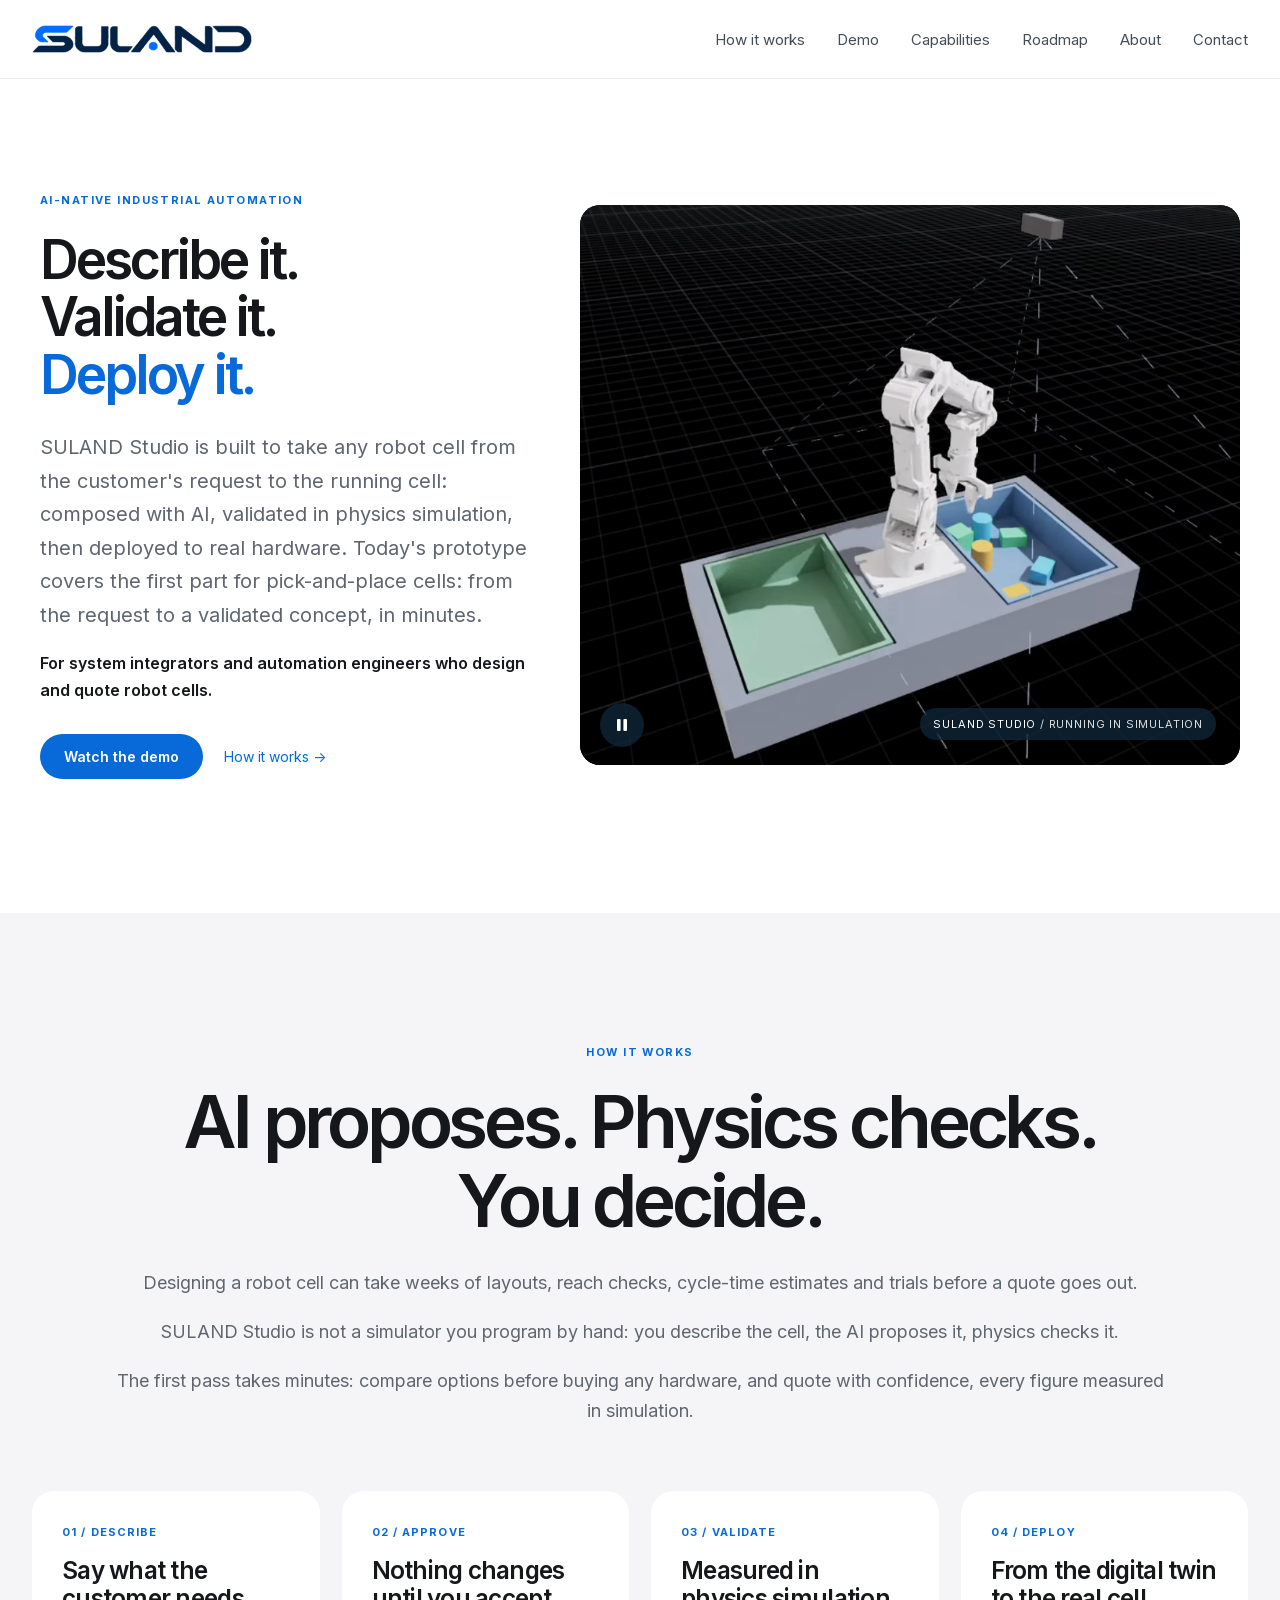
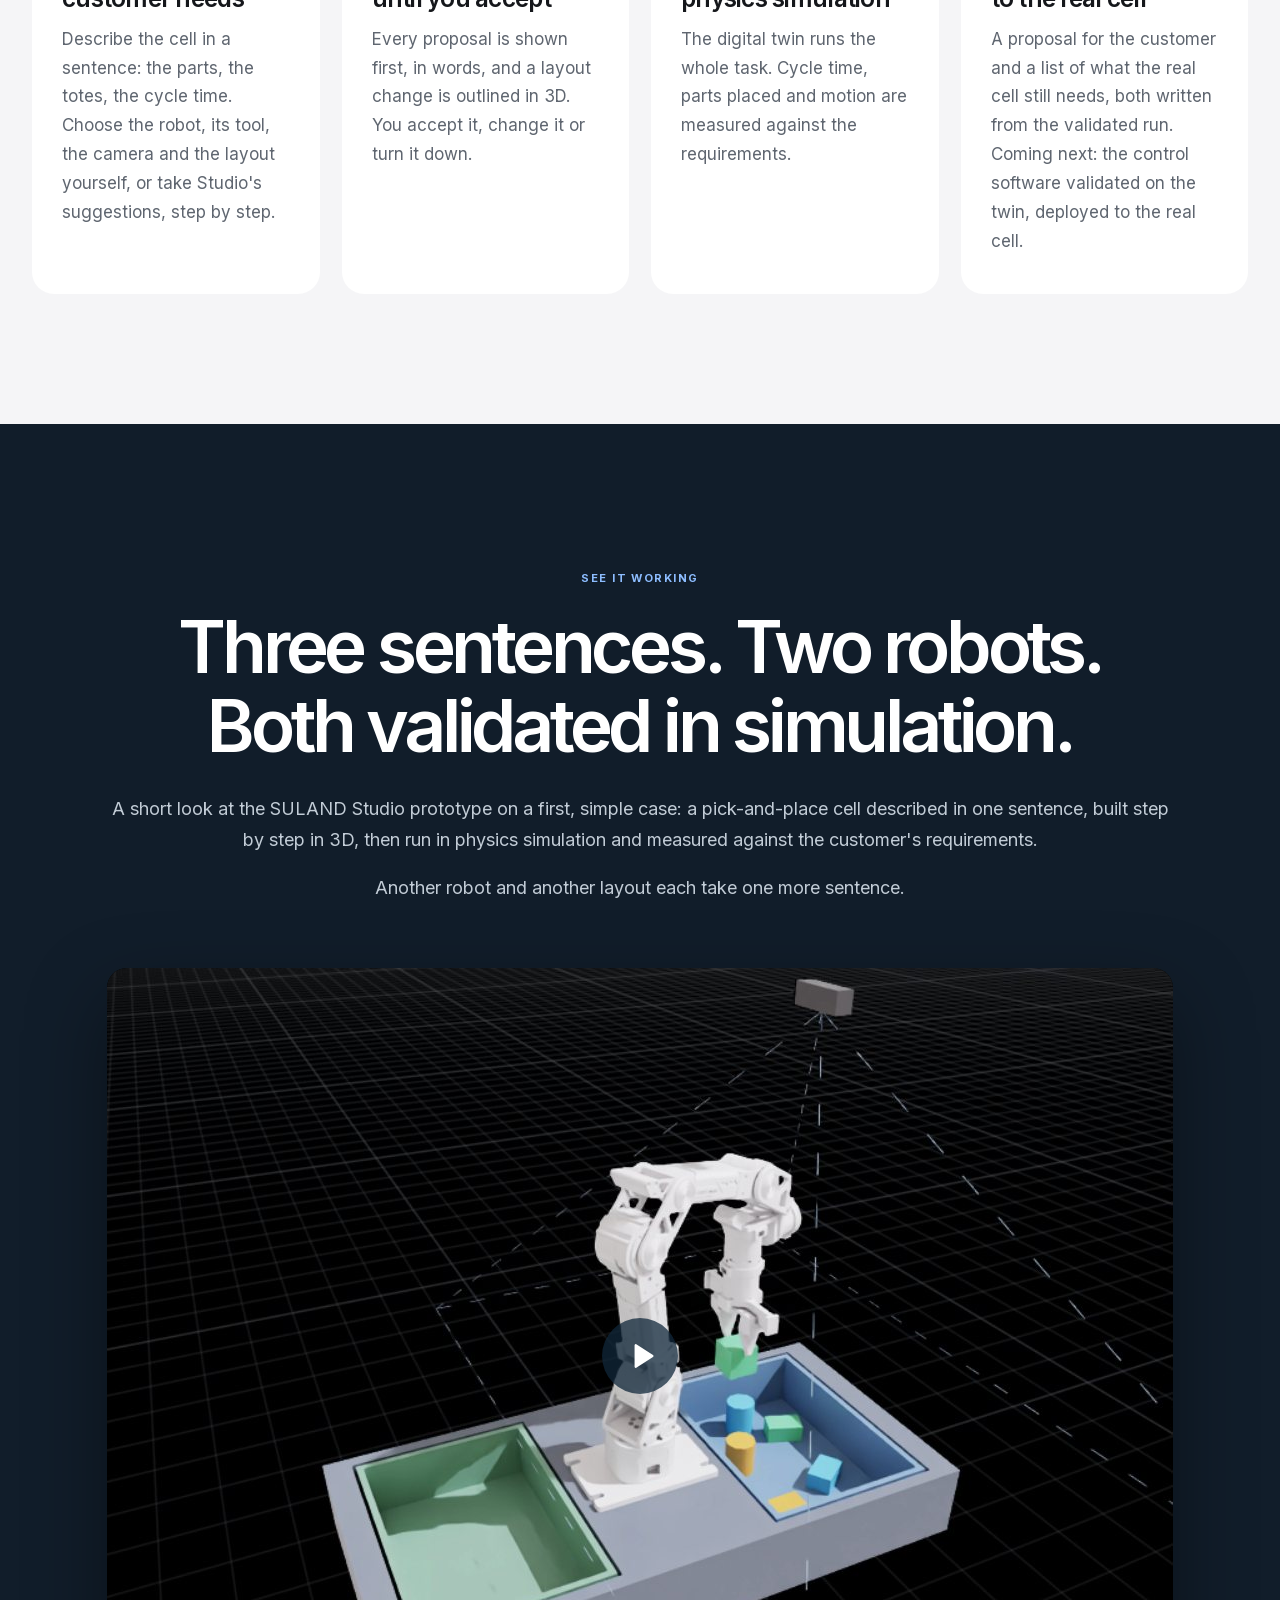
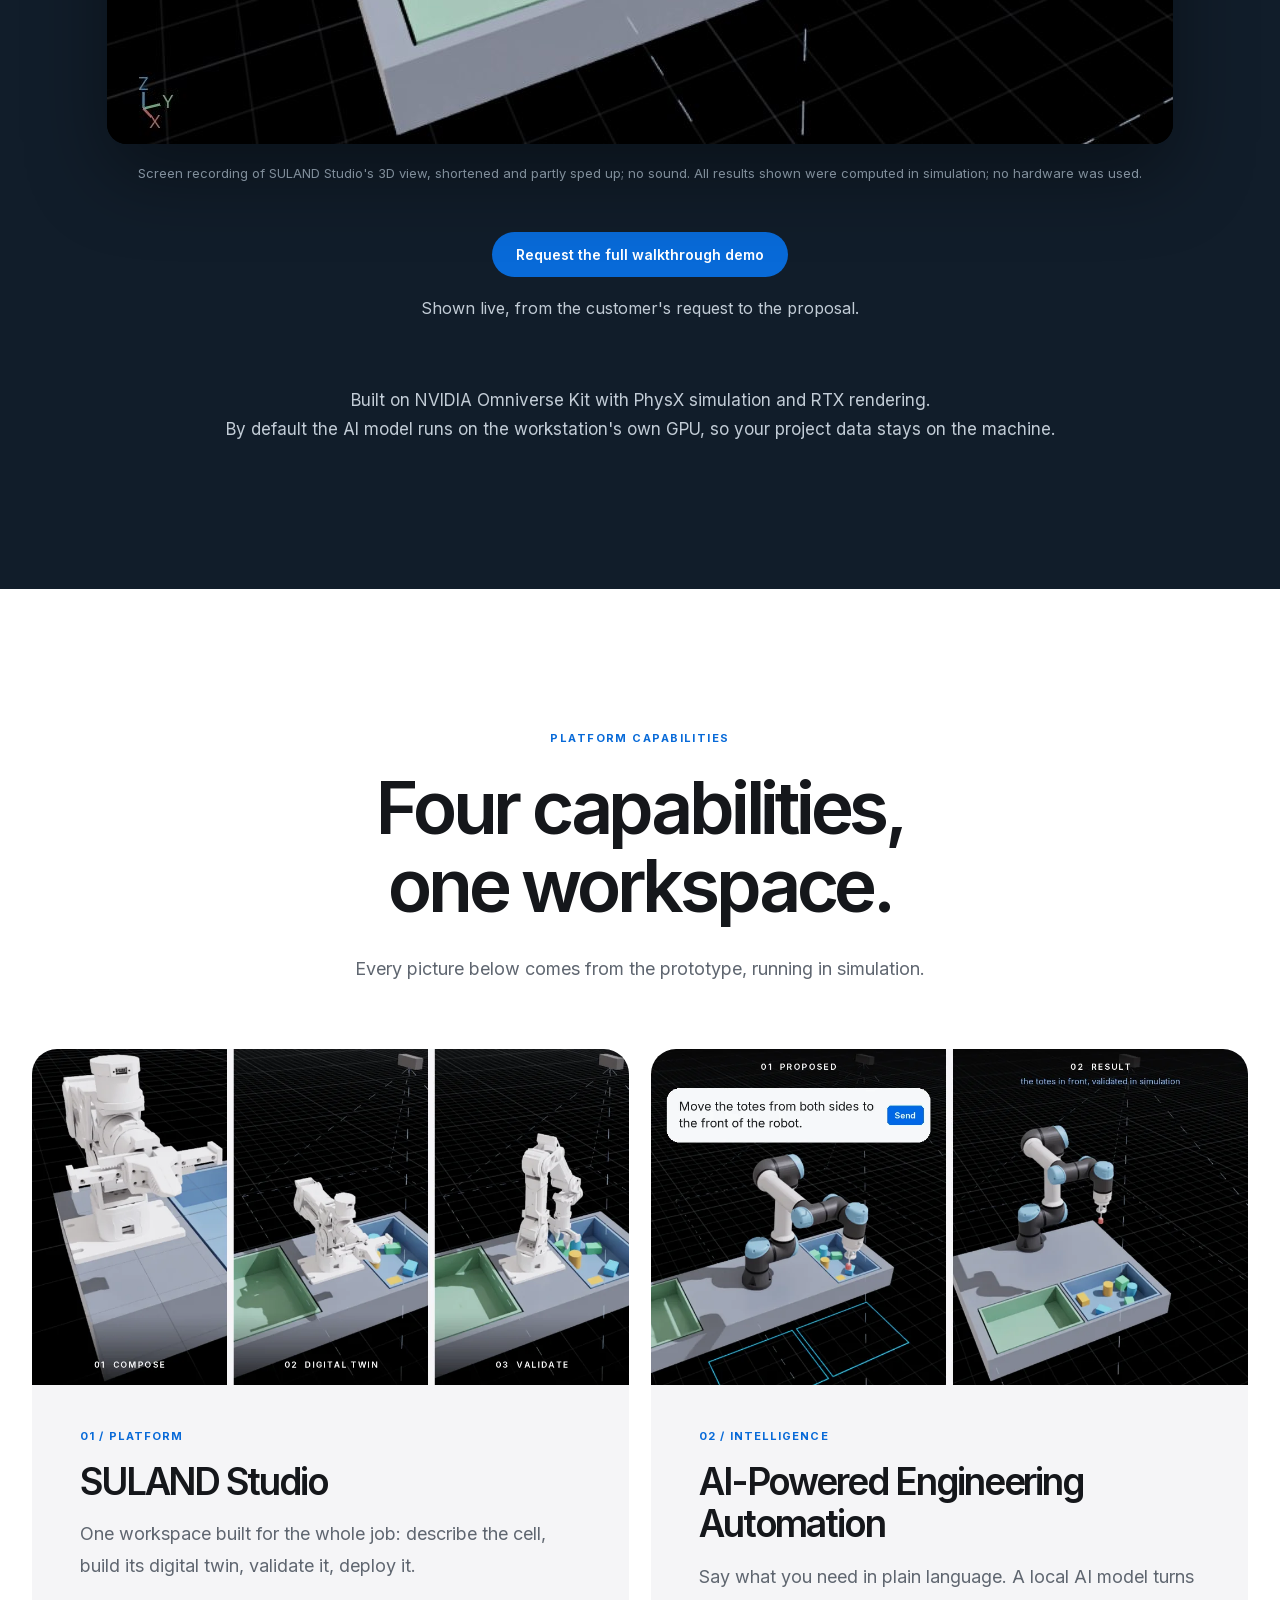
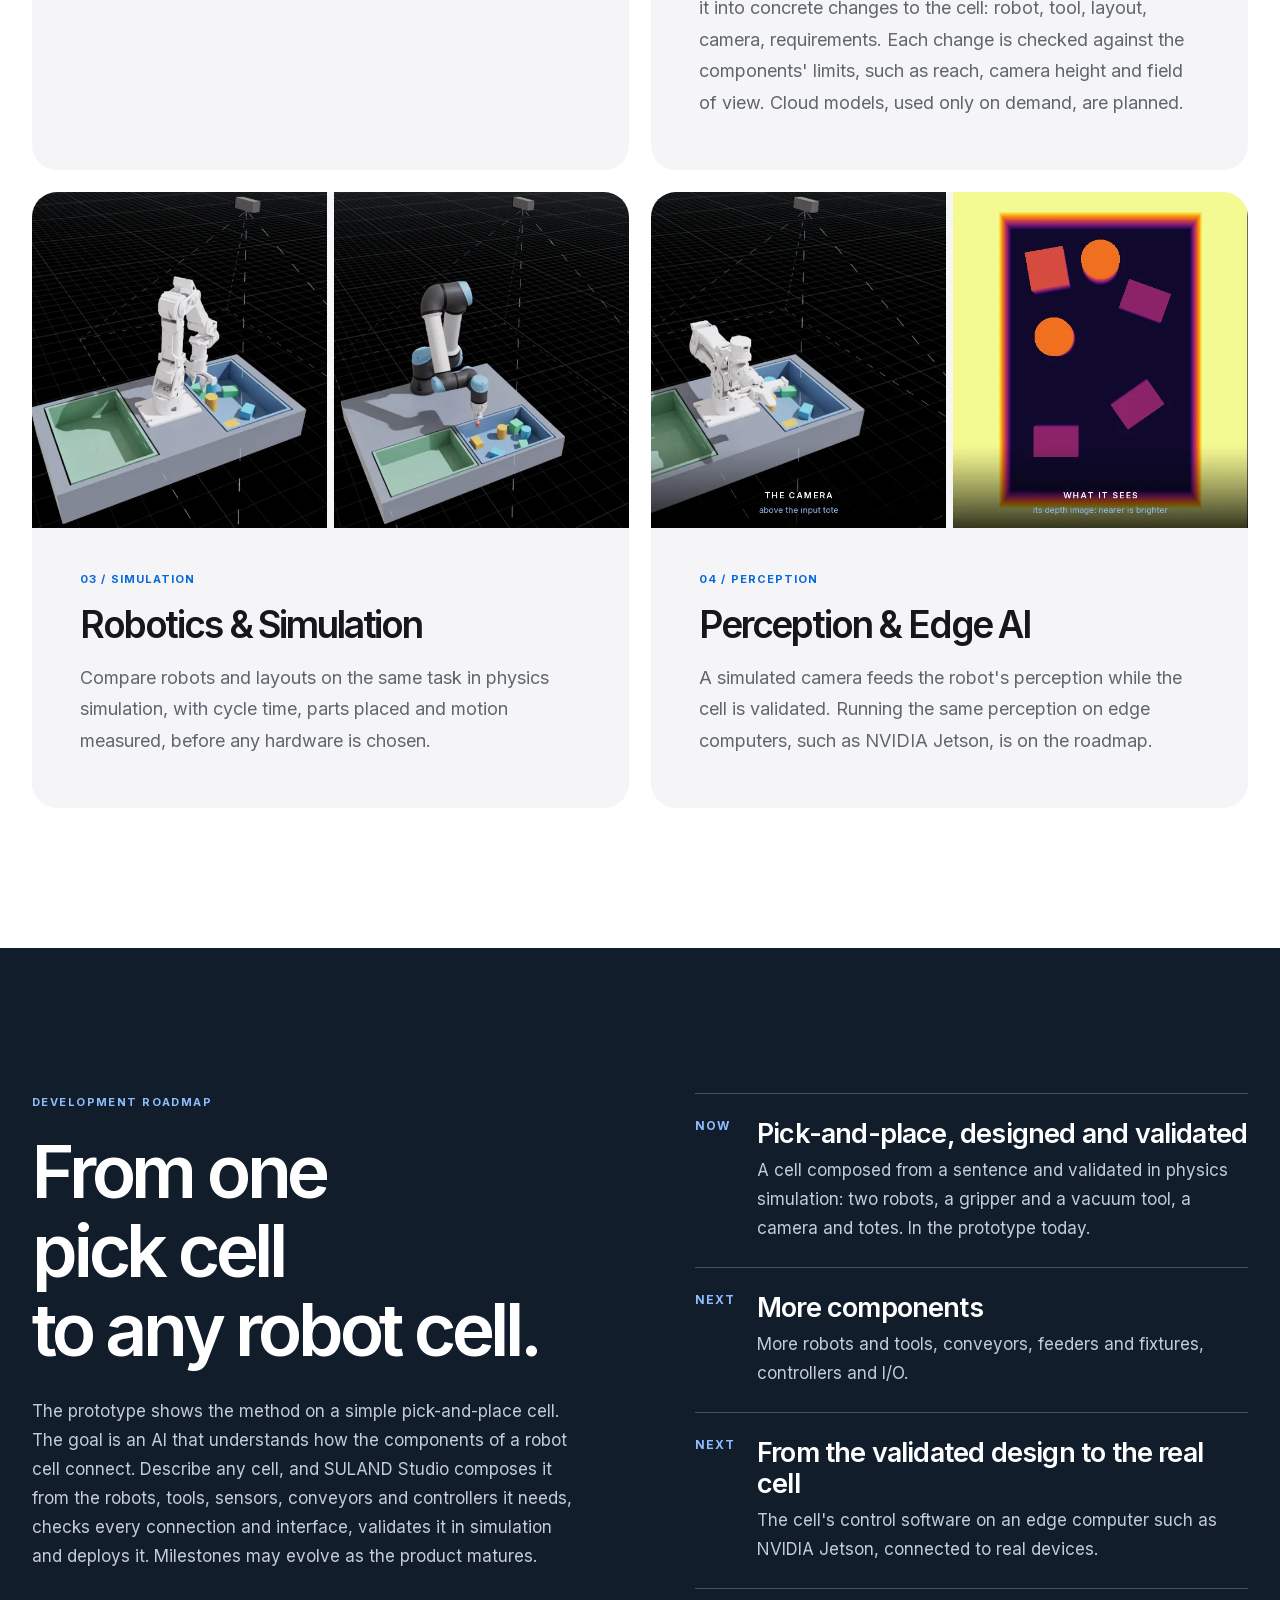
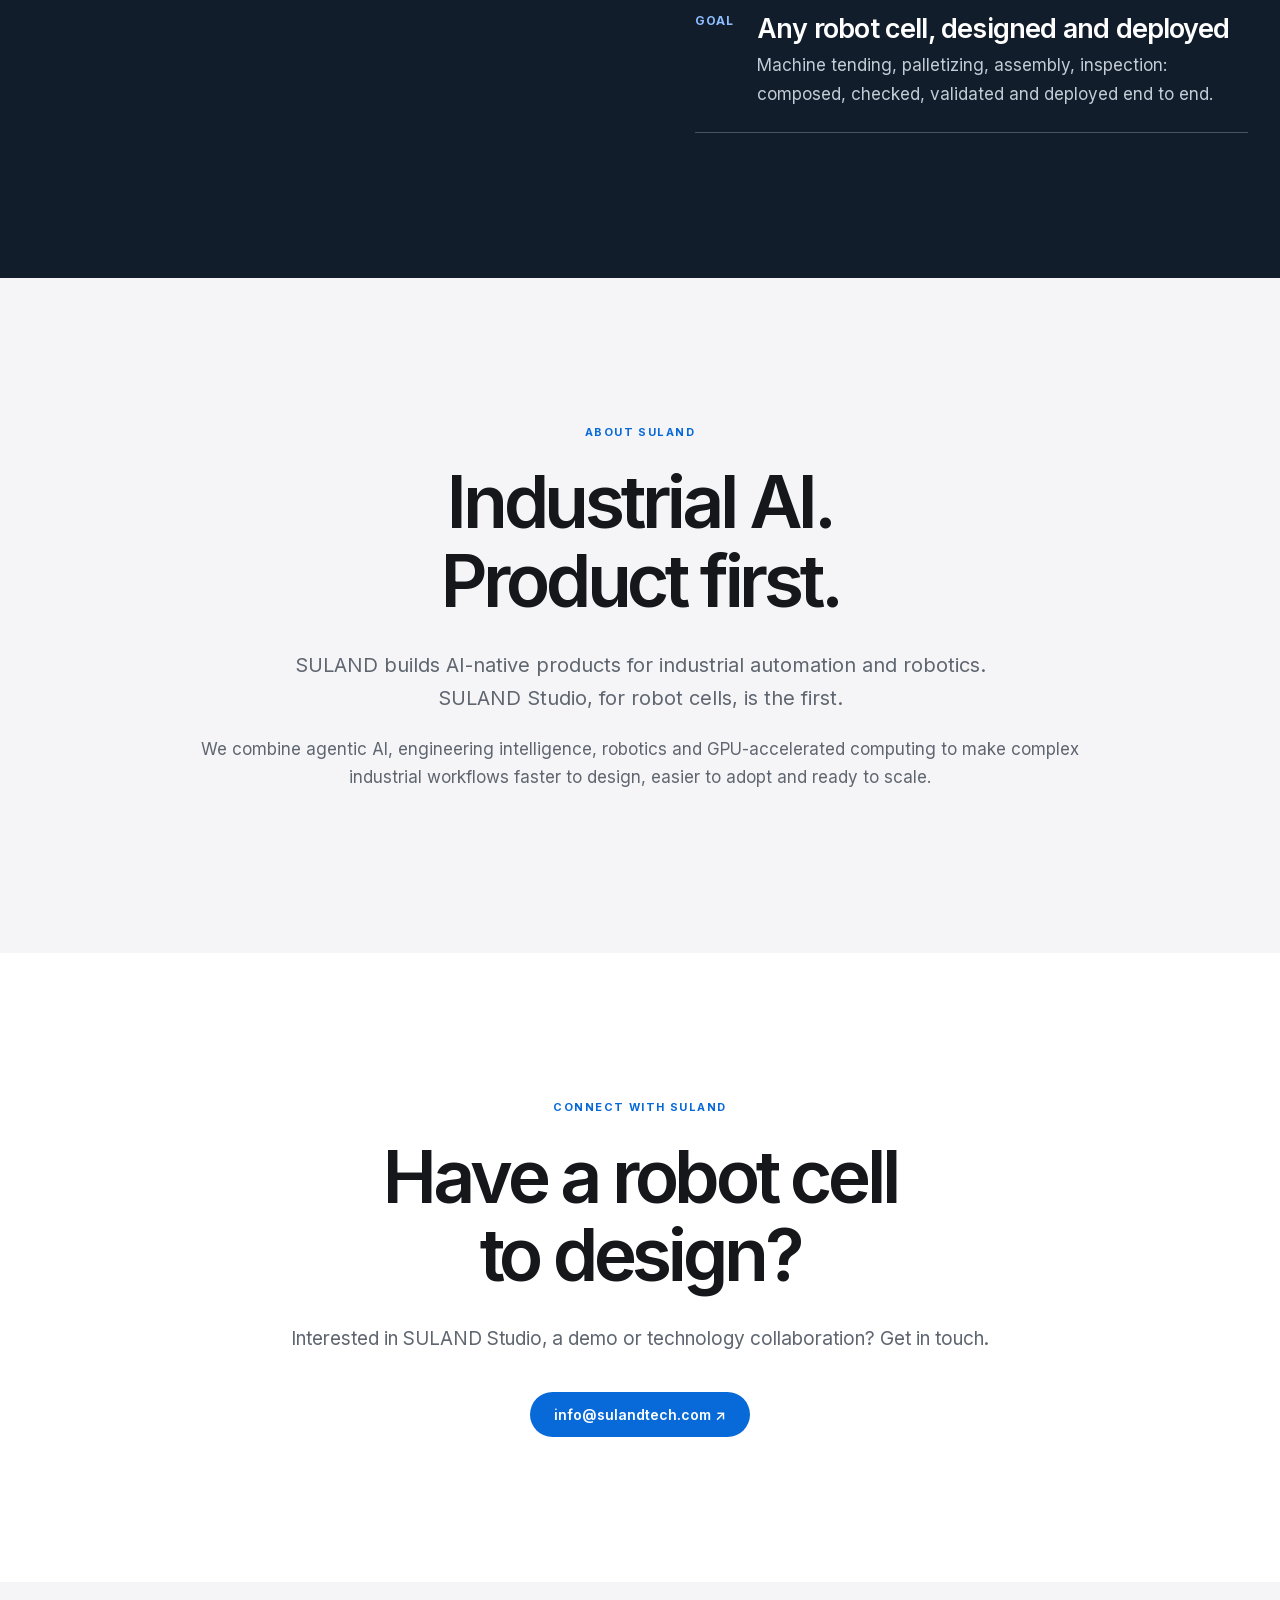
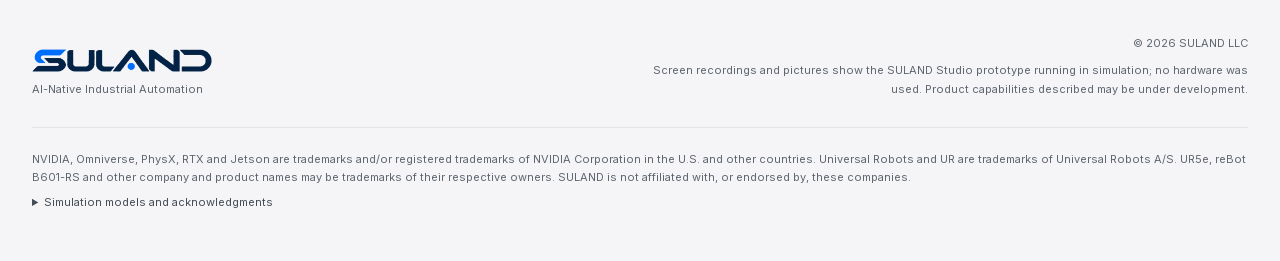
==== commit f80ad184: "Add files via upload" ====
--- a/index.html
+++ b/index.html
@@ -296,18 +296,21 @@
   }
   show();
 }
-// The teaser in WeChat's own browser: there a video with the browser's controls is handed to WeChat's own player, whose
-// picture froze while its timeline ran on, while the hero's loop (muted, without controls) played (the owner,
-// 2026-11-10). So there the teaser plays the same way: muted (it has no sound), started and paused with a tap.
+// The teaser plays with SULAND's own round button in its middle, and a tap on the picture, in every browser: the
+// browsers' own controls covered the typed sentences and captions along its bottom, and WeChat handed a video with
+// controls to its own player, which froze the picture (the owner, 2026-11-10). Muted: it has no sound. Without the
+// script the browser's controls stay.
 const teaser = document.getElementById('teaser'), teaserPlay = document.querySelector('.teaser-play');
-if (teaser && teaserPlay && /MicroMessenger/i.test(navigator.userAgent)) {
+if (teaser && teaserPlay) {
   teaser.removeAttribute('controls');
   teaser.muted = true;
   teaser.setAttribute('muted', '');
+  teaser.setAttribute('tabindex', '0');  // Space or Enter on it plays and pauses.
   const sync = () => { teaserPlay.hidden = !teaser.paused; };
   const flip = () => { if (teaser.paused) { const started = teaser.play(); if (started) started.catch(() => {}); } else teaser.pause(); };
-  teaserPlay.addEventListener('click', flip);
+  teaserPlay.addEventListener('click', () => { flip(); teaser.focus({ preventScroll: true }); });
   teaser.addEventListener('click', flip);
+  teaser.addEventListener('keydown', e => { if (e.key === ' ' || e.key === 'Enter') { e.preventDefault(); flip(); } });
   ['play', 'pause', 'ended'].forEach(name => teaser.addEventListener(name, sync));
   sync();
 }
--- a/style.css
+++ b/style.css
@@ -84,9 +84,11 @@
 .demo-video { margin: 0 auto; max-width: 1066px; }
 .demo-video video { width: 100%; aspect-ratio: 1066 / 776; background: #000; border-radius: 20px; box-shadow: 0 30px 80px rgba(0, 0, 0, .4); }
 .teaser-frame { position: relative; }
-/* The teaser's own play button, shown only in WeChat's browser (index.html's script). */
+/* The teaser's own play button (index.html's script), in place of the browsers' controls that covered its captions. */
 .teaser-play { position: absolute; left: 50%; top: 50%; width: 76px; height: 76px; margin: -38px 0 0 -38px; padding: 0; border: 0; border-radius: 50%; background: #11283bbd; color: white; display: grid; place-items: center; cursor: pointer; }
 .teaser-play[hidden] { display: none; }
+.teaser-play:hover { background: #11283b; }
+.teaser-frame video { cursor: pointer; }
 .teaser-play svg { width: 26px; height: 26px; margin-left: 4px; fill: currentColor; }
 .demo-video figcaption { font-size: 13px; line-height: 1.7; color: #9fb0c0; text-align: center; margin-top: 18px; }
 .demo-cta { text-align: center; margin: 48px auto 0; max-width: 960px; }
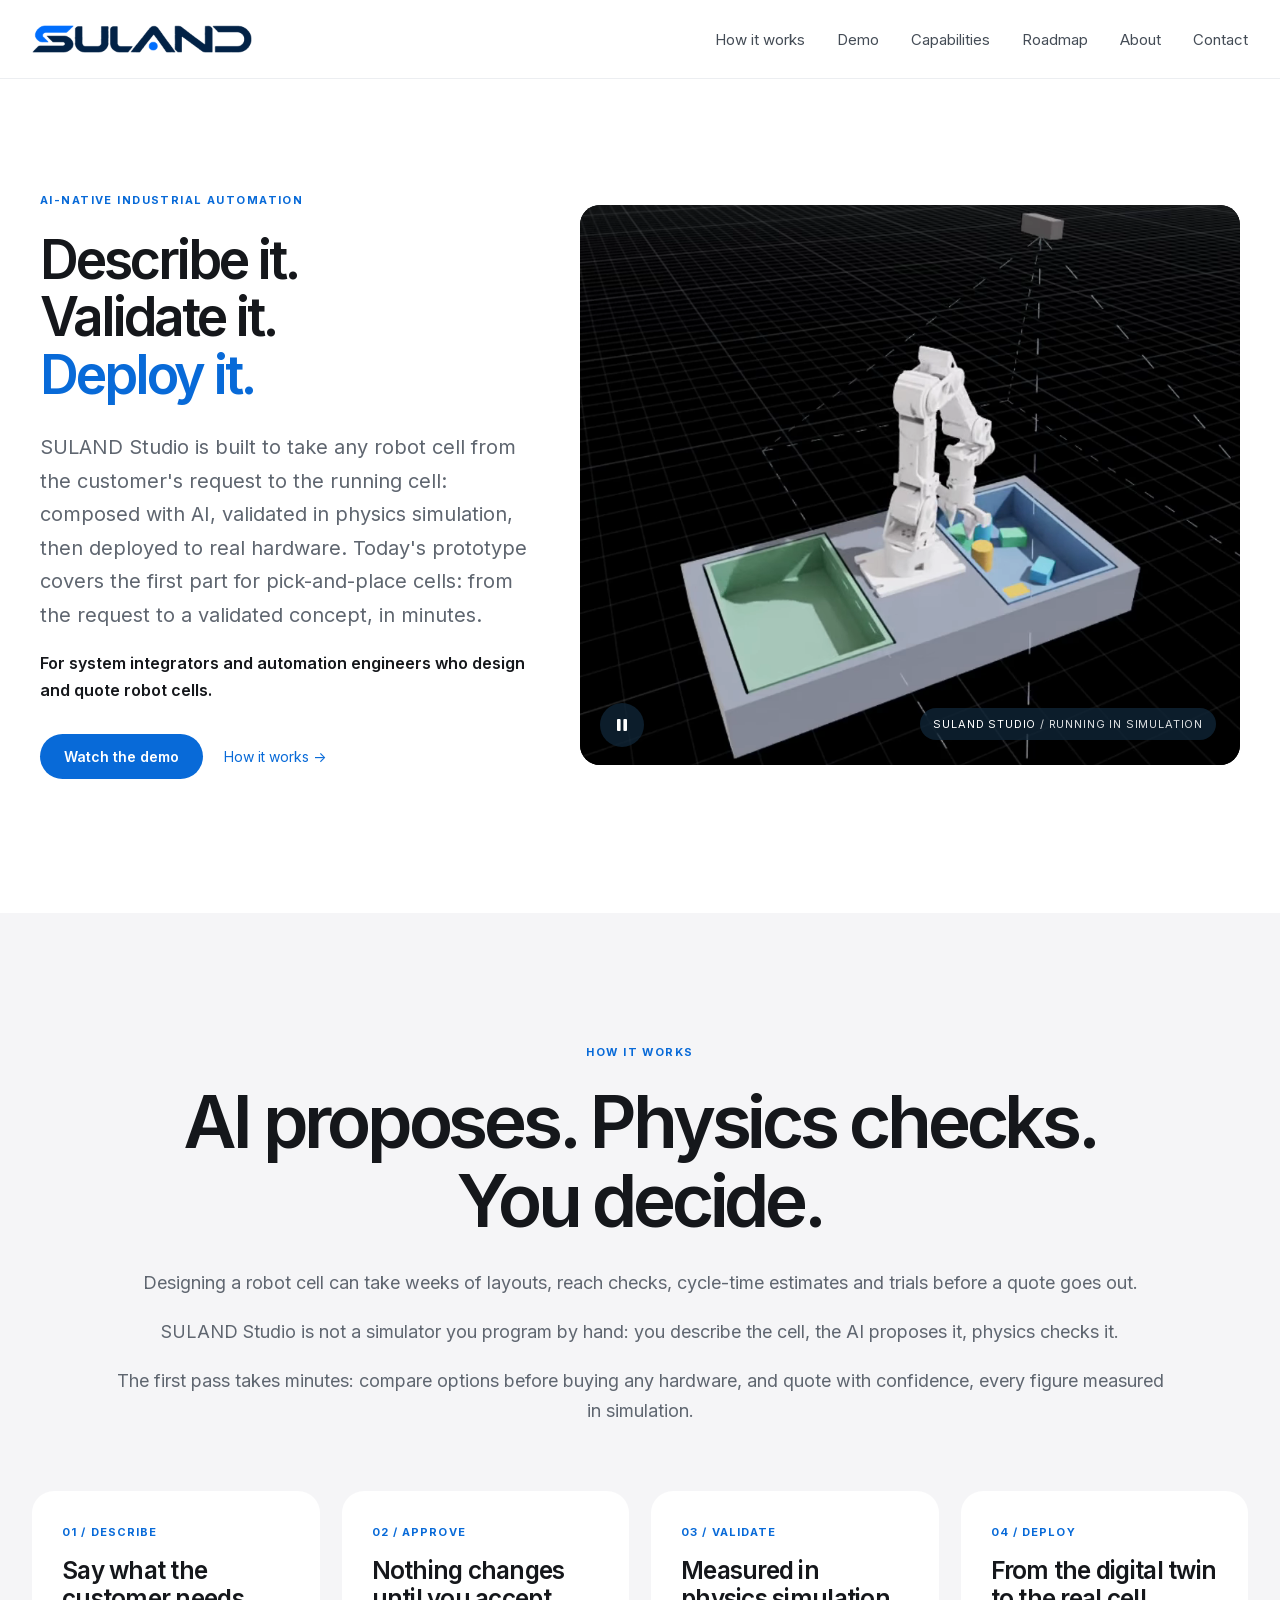
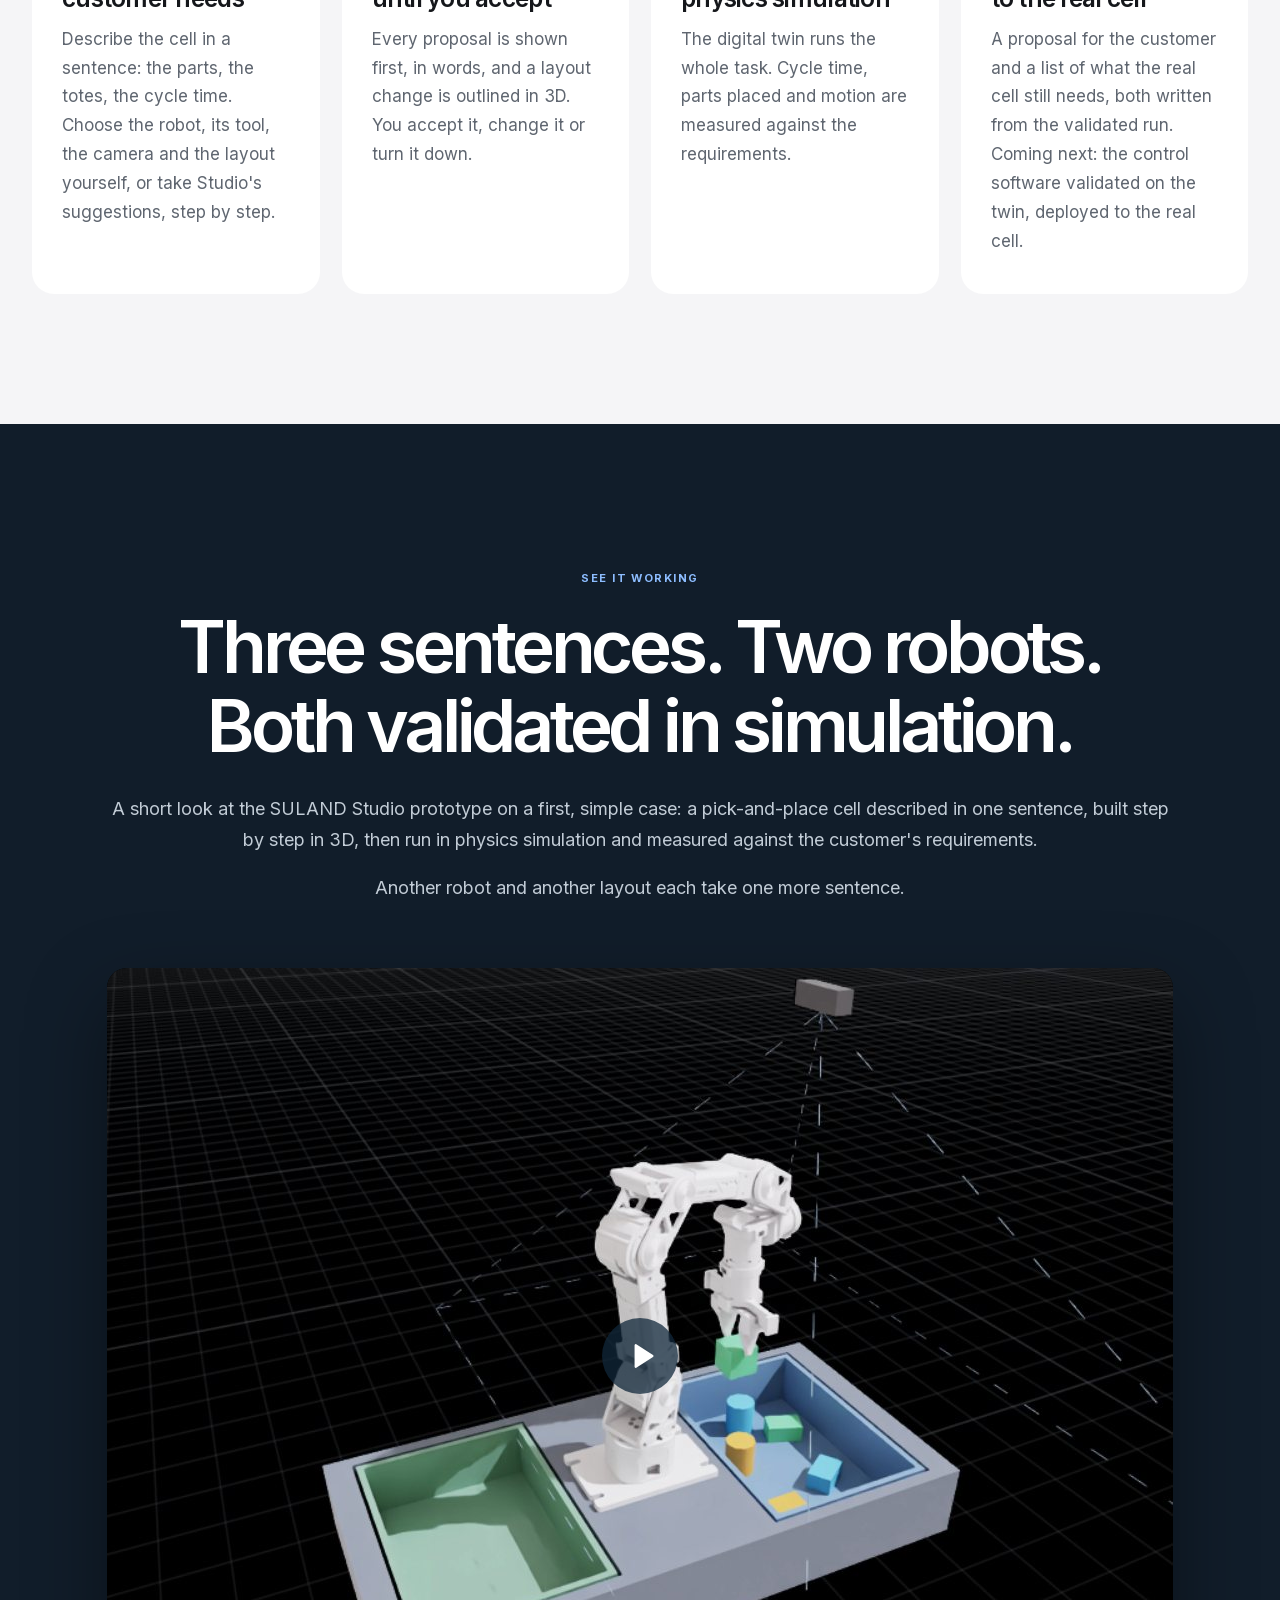
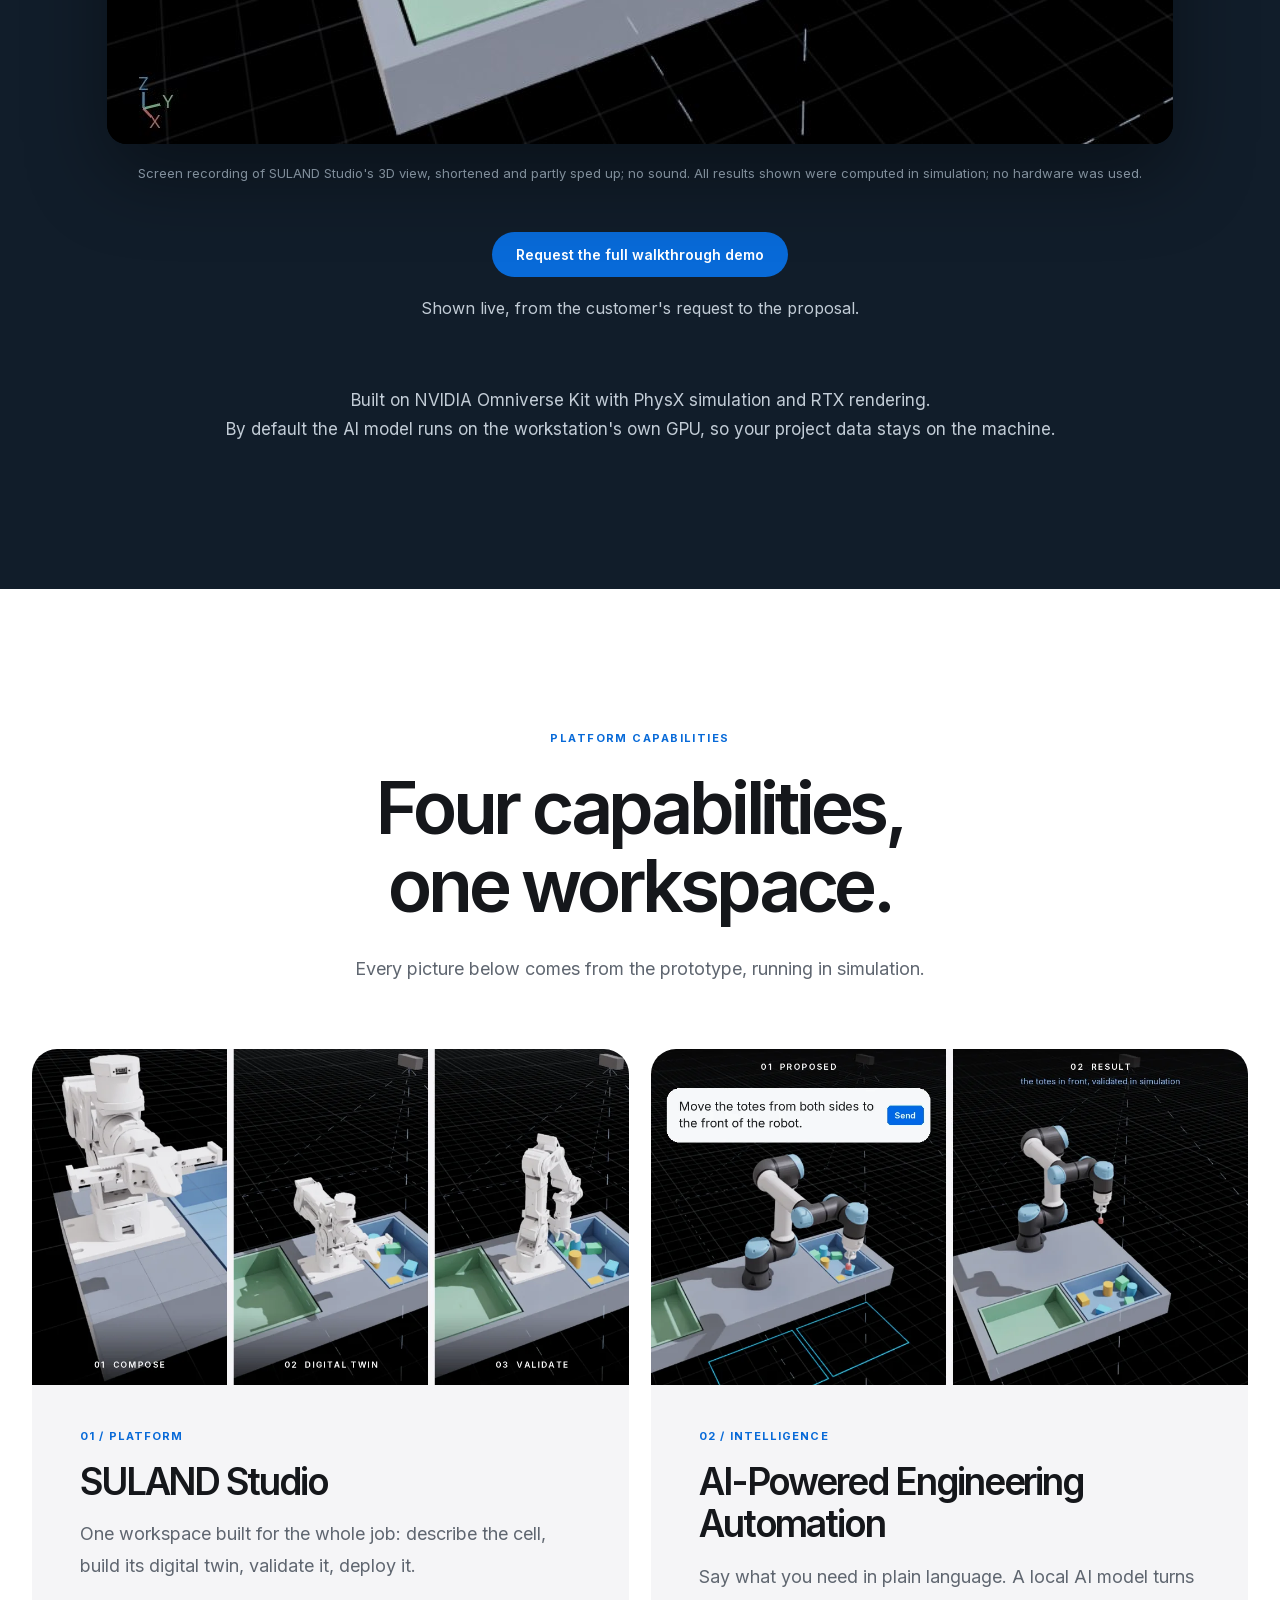
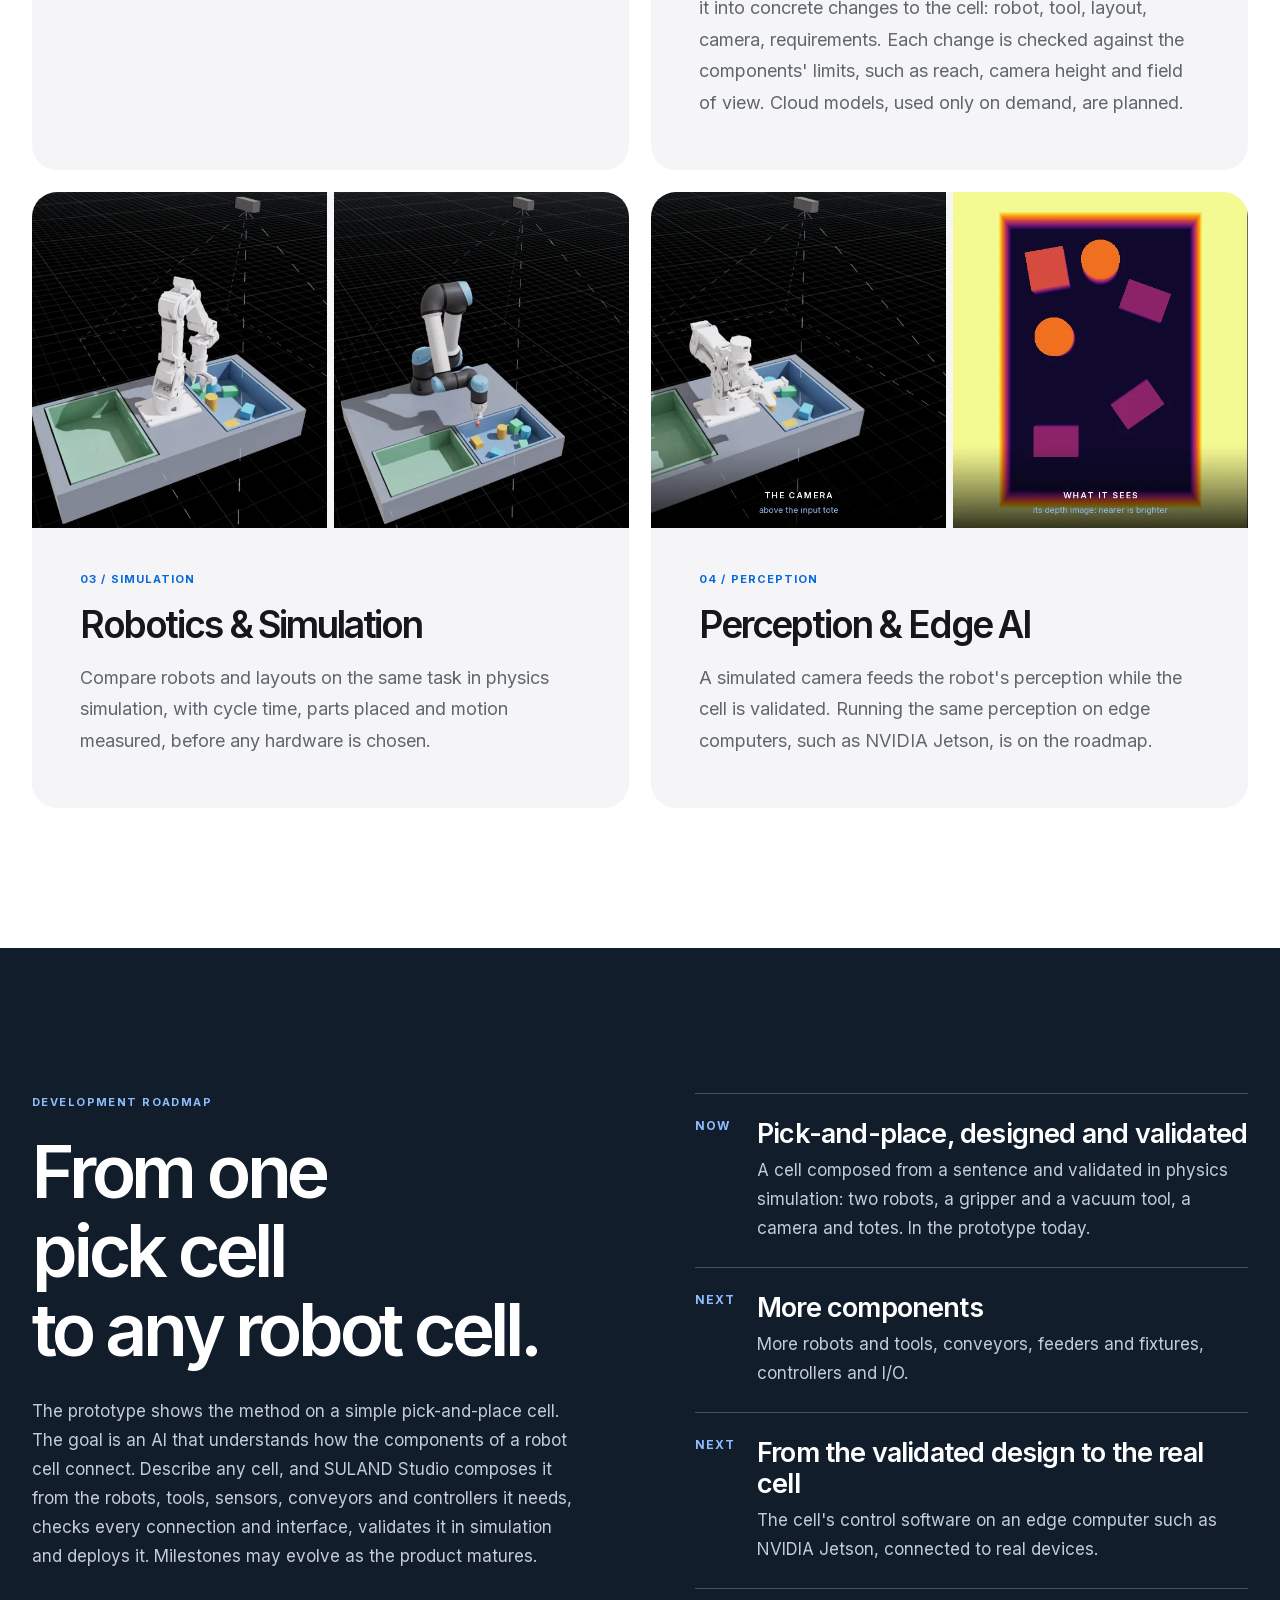
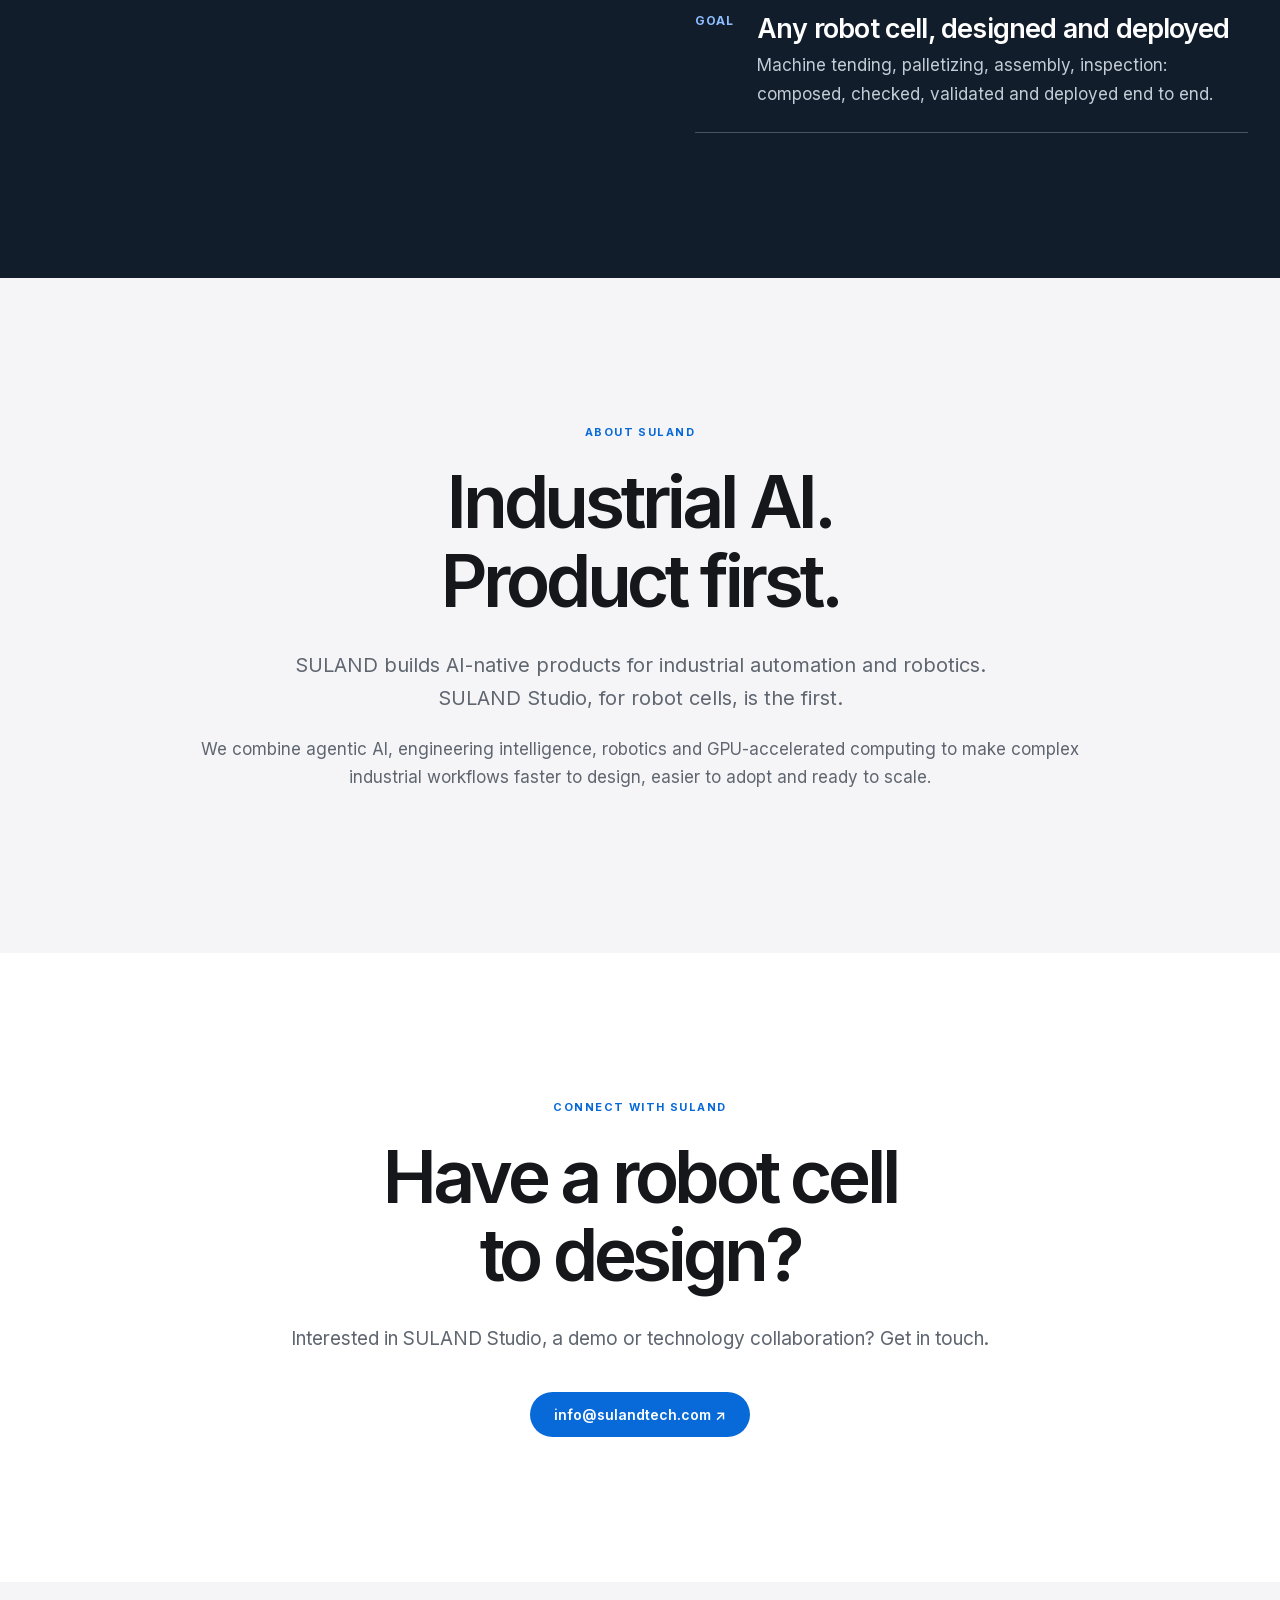
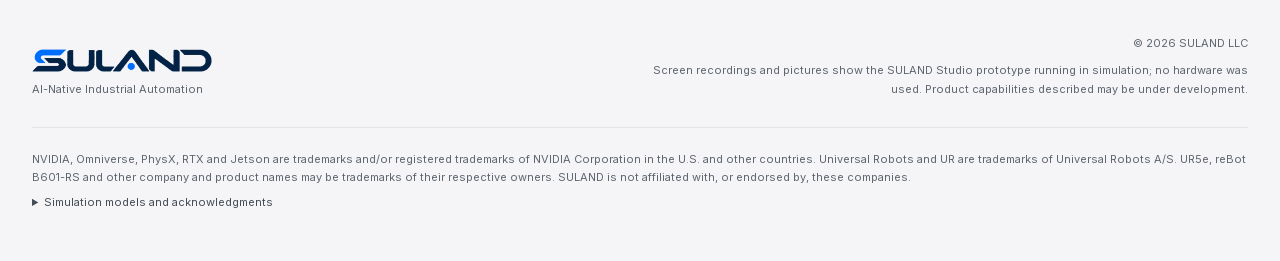
==== commit efed8d9e: "Add files via upload" ====
--- a/index.html
+++ b/index.html
@@ -306,12 +306,20 @@
   teaser.muted = true;
   teaser.setAttribute('muted', '');
   teaser.setAttribute('tabindex', '0');  // Space or Enter on it plays and pauses.
-  const sync = () => { teaserPlay.hidden = !teaser.paused; };
-  const flip = () => { if (teaser.paused) { const started = teaser.play(); if (started) started.catch(() => {}); } else teaser.pause(); };
+  const stopped = () => teaser.paused || teaser.ended;
+  const sync = () => { teaserPlay.hidden = !stopped(); };
+  // Played to its end, it starts again from the beginning on the first tap: some browsers leave an ended video
+  // marked as playing, or at its end, so that a tap paused it or ended it again at once (the owner, 2026-11-11).
+  const flip = () => {
+    if (!stopped()) { teaser.pause(); return; }
+    if (teaser.ended || (teaser.duration && teaser.currentTime >= teaser.duration - 0.2)) teaser.currentTime = 0;
+    const started = teaser.play(); if (started) started.catch(() => {});
+  };
   teaserPlay.addEventListener('click', () => { flip(); teaser.focus({ preventScroll: true }); });
   teaser.addEventListener('click', flip);
   teaser.addEventListener('keydown', e => { if (e.key === ' ' || e.key === 'Enter') { e.preventDefault(); flip(); } });
-  ['play', 'pause', 'ended'].forEach(name => teaser.addEventListener(name, sync));
+  teaser.addEventListener('ended', () => { teaser.pause(); teaser.currentTime = 0; sync(); });
+  ['play', 'playing', 'pause'].forEach(name => teaser.addEventListener(name, sync));
   sync();
 }
 </script>
